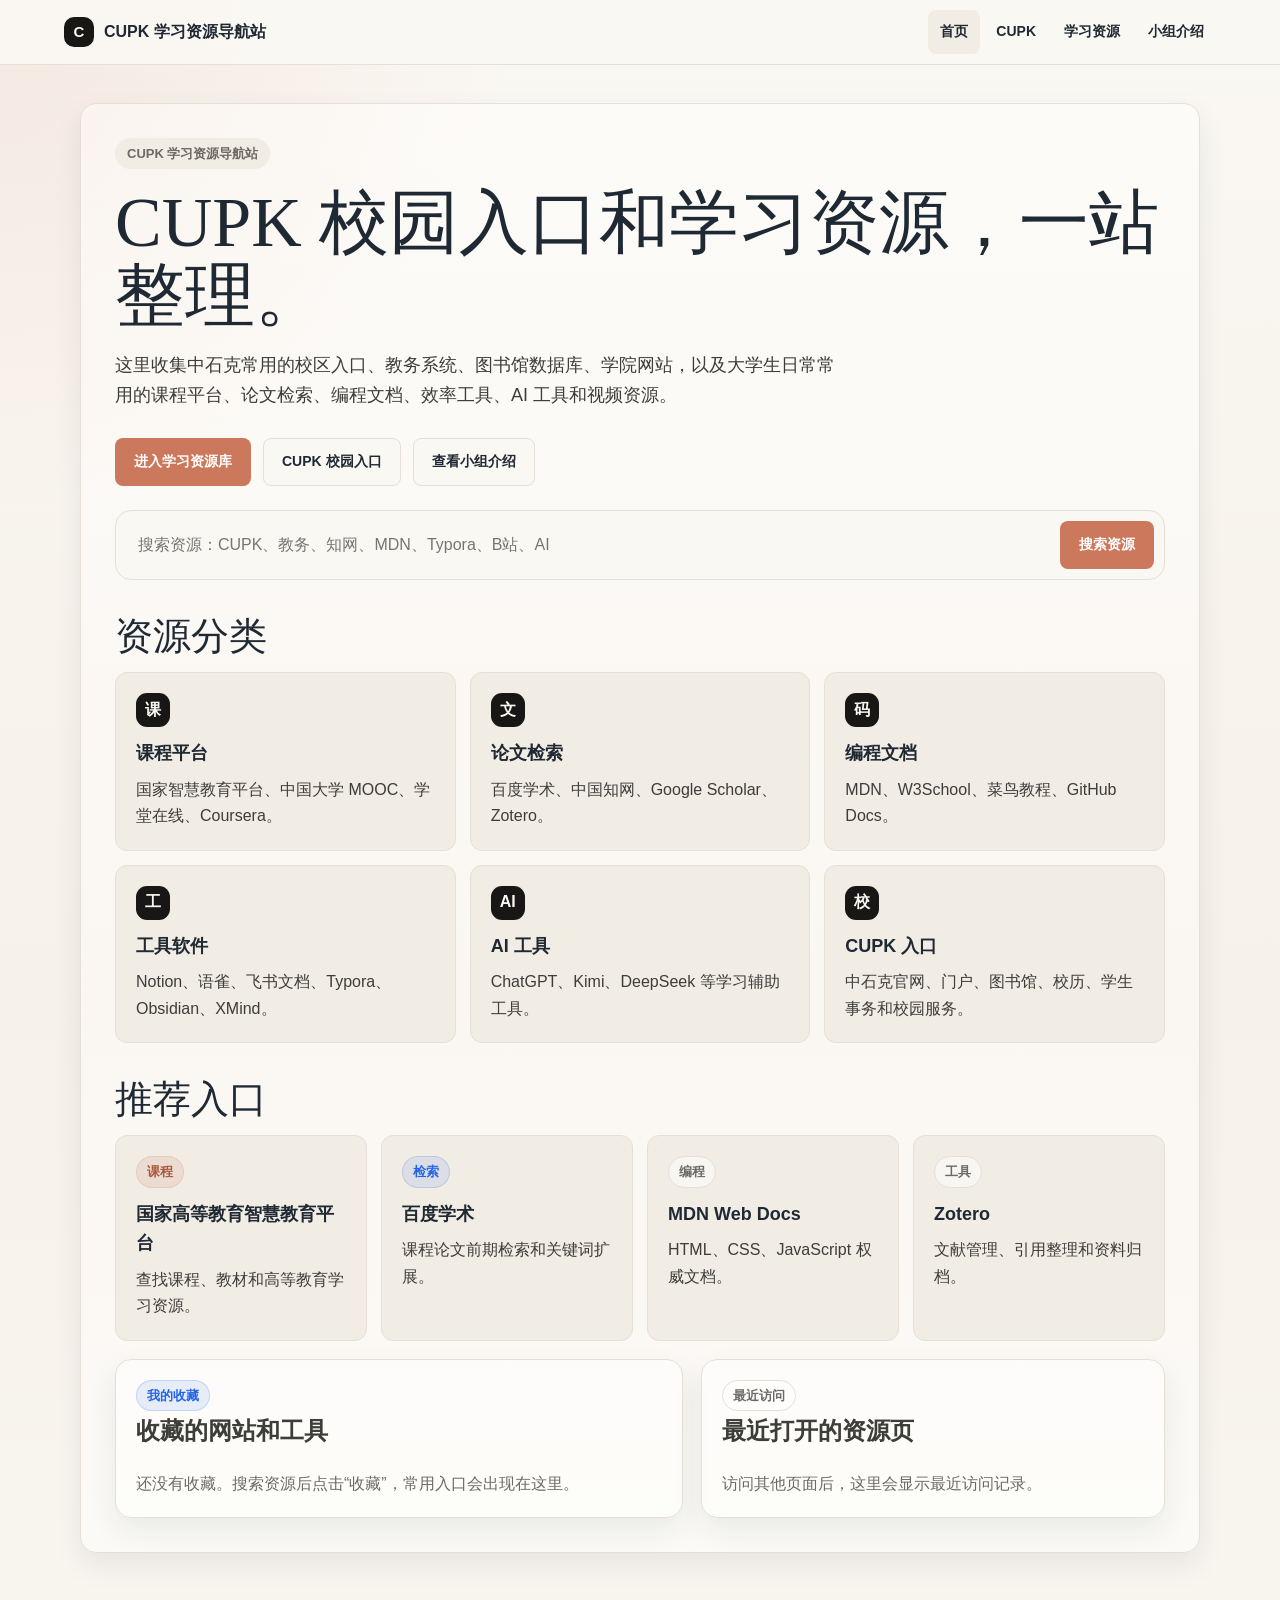
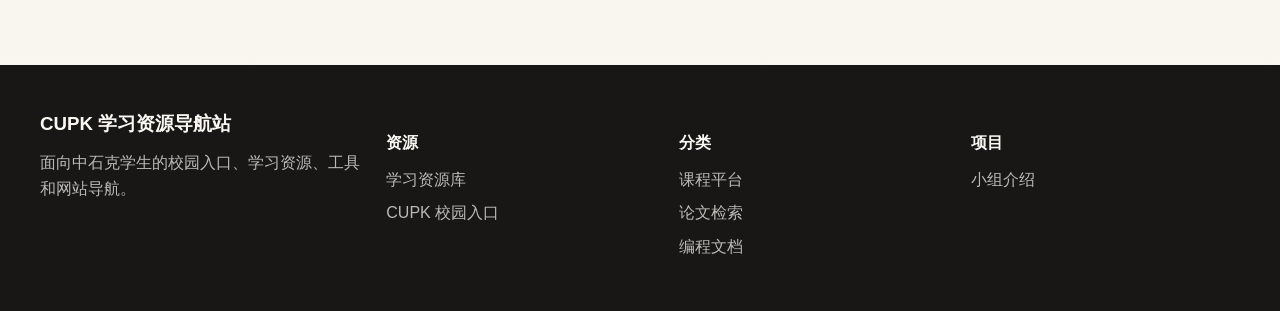
==== index.html @ 6fce3f01 "Initial CUPK Navigator site" ====
﻿<!DOCTYPE html>
<html lang="zh-CN">
<head>
    <meta charset="UTF-8">
    <meta name="viewport" content="width=device-width, initial-scale=1.0">
    <title>CUPK 学习资源导航站</title>
    <link rel="stylesheet" href="css/common.css">
    <link rel="stylesheet" href="css/index.css">
</head>
<body>
    <header class="site-header">
        <div class="nav-wrap">
            <a class="brand" href="index.html"><span class="brand-mark">C</span>CUPK 学习资源导航站</a>
            <button class="nav-toggle" aria-label="打开导航">☰</button>
            <nav class="site-nav"><a class="nav-link active" href="index.html">首页</a><a class="nav-link" href="cupk.html">CUPK</a><a class="nav-link" href="websites.html">学习资源</a><a class="nav-link" href="team.html">小组介绍</a></nav>
        </div>
    </header>

    <main>
        <section class="workspace-hero">
            <div class="container">
                <div class="workspace-main resource-home simple-home">
                    <span class="eyebrow">CUPK 学习资源导航站</span>
                    <h1 class="display-title">CUPK 校园入口和学习资源，一站整理。</h1>
                    <p class="lead">这里收集中石克常用的校区入口、教务系统、图书馆数据库、学院网站，以及大学生日常常用的课程平台、论文检索、编程文档、效率工具、AI 工具和视频资源。</p>
                    <div class="hero-actions">
                        <a class="button primary" href="websites.html">进入学习资源库</a>
                        <a class="button secondary" href="cupk.html">CUPK 校园入口</a>
                        <a class="button secondary" href="team.html">查看小组介绍</a>
                    </div>

                    <div class="command-bar">
                        <input id="homeSearch" type="search" placeholder="搜索资源：CUPK、教务、知网、MDN、Typora、B站、AI">
                        <button class="button primary" id="homeSearchButton" type="button">搜索资源</button>
                    </div>
                    <div class="search-results" id="homeSearchResult"></div>

                    <section class="home-section">
                        <h2 class="section-title">资源分类</h2>
                        <div class="category-grid">
                            <a class="category-card" href="websites.html"><span class="tile-icon">课</span><strong>课程平台</strong><p>国家智慧教育平台、中国大学 MOOC、学堂在线、Coursera。</p></a>
                            <a class="category-card" href="websites.html"><span class="tile-icon">文</span><strong>论文检索</strong><p>百度学术、中国知网、Google Scholar、Zotero。</p></a>
                            <a class="category-card" href="websites.html"><span class="tile-icon">码</span><strong>编程文档</strong><p>MDN、W3School、菜鸟教程、GitHub Docs。</p></a>
                            <a class="category-card" href="websites.html"><span class="tile-icon">工</span><strong>工具软件</strong><p>Notion、语雀、飞书文档、Typora、Obsidian、XMind。</p></a>
                            <a class="category-card" href="websites.html"><span class="tile-icon">AI</span><strong>AI 工具</strong><p>ChatGPT、Kimi、DeepSeek 等学习辅助工具。</p></a>
                            <a class="category-card" href="cupk.html"><span class="tile-icon">校</span><strong>CUPK 入口</strong><p>中石克官网、门户、图书馆、校历、学生事务和校园服务。</p></a>
                        </div>
                    </section>

                    <section class="home-section">
                        <h2 class="section-title">推荐入口</h2>
                        <div class="featured-grid">
                            <a class="featured-card" href="https://higher.smartedu.cn/" target="_blank" rel="noopener noreferrer"><span class="tag coral">课程</span><strong>国家高等教育智慧教育平台</strong><p>查找课程、教材和高等教育学习资源。</p></a>
                            <a class="featured-card" href="https://xueshu.baidu.com/" target="_blank" rel="noopener noreferrer"><span class="tag blue">检索</span><strong>百度学术</strong><p>课程论文前期检索和关键词扩展。</p></a>
                            <a class="featured-card" href="https://developer.mozilla.org/" target="_blank" rel="noopener noreferrer"><span class="tag">编程</span><strong>MDN Web Docs</strong><p>HTML、CSS、JavaScript 权威文档。</p></a>
                            <a class="featured-card" href="https://www.zotero.org/" target="_blank" rel="noopener noreferrer"><span class="tag">工具</span><strong>Zotero</strong><p>文献管理、引用整理和资料归档。</p></a>
                        </div>
                    </section>

                    <div class="dashboard-grid dashboard-secondary compact-panels">
                        <section class="today-panel">
                            <span class="tag blue">我的收藏</span>
                            <h2>收藏的网站和工具</h2>
                            <div class="mini-resource-list" id="favoritesPanel"></div>
                        </section>
                        <section class="today-panel">
                            <span class="tag">最近访问</span>
                            <h2>最近打开的资源页</h2>
                            <div class="mini-resource-list" id="recentPanel"></div>
                        </section>
                    </div>
                </div>
            </div>
        </section>
    </main>

    <footer class="site-footer">
        <div class="container footer-grid">
            <div><h3>CUPK 学习资源导航站</h3><p>面向中石克学生的校园入口、学习资源、工具和网站导航。</p></div>
            <div><h4>资源</h4><a href="websites.html">学习资源库</a><a href="cupk.html">CUPK 校园入口</a></div>
            <div><h4>分类</h4><a href="websites.html">课程平台</a><a href="websites.html">论文检索</a><a href="websites.html">编程文档</a></div>
            <div><h4>项目</h4><a href="team.html">小组介绍</a></div>
        </div>
    </footer>
    <button class="back-top" aria-label="返回顶部">↑</button>
    <script src="javascript/data.js"></script>
    <script src="javascript/storage.js"></script>
    <script src="javascript/common.js"></script>
    <script src="javascript/index.js"></script>
</body>
</html>
---- css/common.css ----
:root {
    /* 暖色编辑感配色，结合浅色学习卡片和深色功能区。 */
    --canvas: #faf8f3;
    --surface: #f1ece4;
    --surface-soft: #f7f2ea;
    --surface-strong: #e8e0d2;
    --ink: #1f2933;
    --body: #3d3d3a;
    --muted: #6c6a64;
    --line: #e6dfd8;
    --blue: #2563eb;
    --blue-dark: #1d4ed8;
    --coral: #cc785c;
    --coral-dark: #a9583e;
    --dark: #181715;
    --dark-card: #252320;
    --dark-soft: #2f2c28;
    --on-dark: #faf8f3;
    --success: #4e9f7a;
    --warning: #d4a017;
    --radius-sm: 6px;
    --radius-md: 8px;
    --radius-lg: 12px;
    --radius-xl: 16px;
    --shadow-soft: 0 12px 30px rgba(31, 41, 51, 0.08);
}

* {
    box-sizing: border-box;
}

html {
    scroll-behavior: smooth;
}

body {
    margin: 0;
    background:
        radial-gradient(circle at top left, rgba(204, 120, 92, 0.12), transparent 32rem),
        linear-gradient(180deg, #faf8f3 0%, #f6f1e9 52%, #faf8f3 100%);
    color: var(--body);
    font-family: "Microsoft YaHei", "PingFang SC", Arial, sans-serif;
    line-height: 1.65;
}

a {
    color: inherit;
    text-decoration: none;
}

img,
video {
    max-width: 100%;
    display: block;
}

.site-header {
    /* 顶部导航保持固定，方便在多页面间快速跳转。 */
    position: sticky;
    top: 0;
    z-index: 50;
    border-bottom: 1px solid var(--line);
    background: rgba(250, 248, 243, 0.94);
    backdrop-filter: blur(12px);
}

.nav-wrap {
    max-width: 1200px;
    height: 64px;
    margin: 0 auto;
    padding: 0 24px;
    display: flex;
    align-items: center;
    justify-content: space-between;
    gap: 24px;
}

.brand {
    display: flex;
    align-items: center;
    gap: 10px;
    color: var(--ink);
    font-weight: 700;
    white-space: nowrap;
}

.brand-mark {
    width: 30px;
    height: 30px;
    border-radius: 10px;
    display: grid;
    place-items: center;
    background: var(--dark);
    color: var(--on-dark);
    font-size: 15px;
}

.nav-toggle {
    display: none;
    width: 40px;
    height: 40px;
    border: 1px solid var(--line);
    border-radius: var(--radius-md);
    background: var(--canvas);
    color: var(--ink);
    font-size: 20px;
}

.site-nav {
    display: flex;
    align-items: center;
    gap: 4px;
}

.nav-item {
    position: relative;
}

.nav-link,
.dropdown-trigger {
    border: 0;
    background: transparent;
    color: var(--ink);
    font: inherit;
    font-size: 14px;
    font-weight: 600;
    padding: 10px 12px;
    border-radius: var(--radius-md);
    cursor: pointer;
}

.nav-link:hover,
.dropdown-trigger:hover,
.nav-link.active {
    background: var(--surface);
}

.dropdown {
    position: absolute;
    top: calc(100% + 8px);
    left: 0;
    min-width: 190px;
    padding: 8px;
    background: var(--canvas);
    border: 1px solid var(--line);
    border-radius: var(--radius-lg);
    box-shadow: var(--shadow-soft);
    display: none;
}

.dropdown.open {
    display: grid;
    gap: 4px;
}

.dropdown a {
    padding: 9px 10px;
    border-radius: var(--radius-md);
    color: var(--body);
    font-size: 14px;
}

.dropdown a:hover {
    background: var(--surface);
    color: var(--ink);
}

.container {
    width: min(1200px, calc(100% - 48px));
    margin: 0 auto;
}

.section {
    padding: 84px 0;
}

.section.tight {
    padding: 52px 0;
}

.hero {
    padding: 74px 0 52px;
}

.hero-grid {
    display: grid;
    grid-template-columns: 1.05fr 0.95fr;
    gap: 42px;
    align-items: center;
}

.eyebrow {
    display: inline-flex;
    align-items: center;
    gap: 8px;
    padding: 5px 12px;
    border-radius: 999px;
    background: var(--surface);
    color: var(--muted);
    font-size: 13px;
    font-weight: 700;
}

h1,
h2,
h3,
p {
    margin-top: 0;
}

.display-title {
    margin: 18px 0;
    color: var(--ink);
    font-family: Georgia, "Times New Roman", SimSun, serif;
    font-size: clamp(40px, 6vw, 70px);
    font-weight: 500;
    line-height: 1.04;
    letter-spacing: 0;
}

.page-title {
    max-width: 780px;
    margin: 16px 0 14px;
    color: var(--ink);
    font-family: Georgia, "Times New Roman", SimSun, serif;
    font-size: clamp(34px, 5vw, 56px);
    font-weight: 500;
    line-height: 1.08;
}

.section-title {
    margin-bottom: 14px;
    color: var(--ink);
    font-family: Georgia, "Times New Roman", SimSun, serif;
    font-size: clamp(28px, 3vw, 42px);
    font-weight: 500;
    line-height: 1.15;
}

.lead {
    max-width: 720px;
    color: var(--body);
    font-size: 18px;
}

.hero-actions {
    display: flex;
    flex-wrap: wrap;
    gap: 12px;
    margin-top: 28px;
}

.button {
    display: inline-flex;
    align-items: center;
    justify-content: center;
    min-height: 42px;
    padding: 11px 18px;
    border-radius: var(--radius-md);
    border: 1px solid transparent;
    font-size: 14px;
    font-weight: 700;
    cursor: pointer;
    transition: transform 0.18s ease, background 0.18s ease, border-color 0.18s ease;
}

.button:hover {
    transform: translateY(-1px);
}

.button.primary {
    background: var(--coral);
    color: white;
}

.button.primary:hover {
    background: var(--coral-dark);
}

.button.blue {
    background: var(--blue);
    color: white;
}

.button.blue:hover {
    background: var(--blue-dark);
}

.button.secondary {
    background: var(--canvas);
    border-color: var(--line);
    color: var(--ink);
}

.button.dark {
    background: var(--dark-card);
    color: var(--on-dark);
}

.visual-card {
    background: var(--surface);
    border: 1px solid var(--line);
    border-radius: var(--radius-xl);
    padding: 18px;
    box-shadow: var(--shadow-soft);
}

.visual-card.dark {
    background: var(--dark);
    border-color: var(--dark-card);
    color: var(--on-dark);
}

.visual-card img {
    width: 100%;
    border-radius: var(--radius-lg);
}

.grid {
    display: grid;
    gap: 18px;
}

.grid.cols-2 {
    grid-template-columns: repeat(2, minmax(0, 1fr));
}

.grid.cols-3 {
    grid-template-columns: repeat(3, minmax(0, 1fr));
}

.grid.cols-4 {
    grid-template-columns: repeat(4, minmax(0, 1fr));
}

.card {
    background: var(--surface);
    border: 1px solid var(--line);
    border-radius: var(--radius-lg);
    padding: 24px;
    transition: transform 0.18s ease, border-color 0.18s ease, background 0.18s ease;
}

a.card:hover,
.resource-card:hover {
    transform: translateY(-2px);
    border-color: rgba(204, 120, 92, 0.32);
    background: #ebe3d7;
}

.card.white {
    background: rgba(255, 255, 255, 0.46);
}

.card.dark {
    background: var(--dark);
    border-color: var(--dark-card);
    color: var(--on-dark);
}

.card h3 {
    margin-bottom: 10px;
    color: var(--ink);
    font-size: 20px;
}

.card.dark h3,
.card.dark p {
    color: var(--on-dark);
}

.card p {
    color: var(--body);
    margin-bottom: 0;
}

.tag-row {
    display: flex;
    flex-wrap: wrap;
    gap: 8px;
    margin: 16px 0;
}

.tag {
    display: inline-flex;
    align-items: center;
    min-height: 28px;
    padding: 4px 10px;
    border-radius: 999px;
    background: rgba(255, 255, 255, 0.55);
    border: 1px solid var(--line);
    color: var(--muted);
    font-size: 13px;
    font-weight: 700;
}

.meta-line {
    display: flex;
    align-items: center;
    gap: 10px;
    color: var(--muted);
    font-size: 13px;
    font-weight: 700;
}

.tag.blue {
    background: rgba(37, 99, 235, 0.1);
    color: var(--blue);
    border-color: rgba(37, 99, 235, 0.18);
}

.tag.coral {
    background: rgba(204, 120, 92, 0.14);
    color: var(--coral-dark);
    border-color: rgba(204, 120, 92, 0.18);
}

.resource-card {
    display: flex;
    flex-direction: column;
    gap: 12px;
    min-height: 100%;
}

.resource-card .meta {
    color: var(--muted);
    font-size: 13px;
    font-weight: 700;
}

.split {
    display: grid;
    grid-template-columns: 0.9fr 1.1fr;
    gap: 28px;
    align-items: start;
}

.panel-dark {
    /* 深色功能区用于 AI 助手、代码模板和重点交互模块。 */
    background: var(--dark);
    color: var(--on-dark);
    border-radius: var(--radius-xl);
    padding: 30px;
}

.panel-dark h2,
.panel-dark h3 {
    color: var(--on-dark);
}

.code-block {
    overflow-x: auto;
    padding: 18px;
    border-radius: var(--radius-lg);
    background: var(--dark-card);
    color: var(--on-dark);
    font-family: "JetBrains Mono", Consolas, monospace;
    font-size: 14px;
    line-height: 1.65;
}

.form-field {
    display: grid;
    gap: 7px;
    margin-bottom: 16px;
}

label {
    color: var(--ink);
    font-weight: 700;
    font-size: 14px;
}

input,
select,
textarea {
    width: 100%;
    border: 1px solid var(--line);
    border-radius: var(--radius-md);
    background: rgba(255, 255, 255, 0.72);
    color: var(--ink);
    font: inherit;
    padding: 11px 12px;
    outline: none;
}

textarea {
    min-height: 130px;
    resize: vertical;
}

input:focus,
select:focus,
textarea:focus {
    border-color: var(--coral);
    box-shadow: 0 0 0 3px rgba(204, 120, 92, 0.16);
}

.tabs,
.filter-tabs {
    display: flex;
    flex-wrap: wrap;
    gap: 8px;
    margin: 24px 0;
}

.tab,
.filter-tab {
    border: 1px solid var(--line);
    background: var(--surface);
    color: var(--muted);
    border-radius: var(--radius-md);
    padding: 9px 13px;
    font: inherit;
    font-size: 14px;
    font-weight: 700;
    cursor: pointer;
}

.tab.active,
.filter-tab.active {
    background: var(--ink);
    color: var(--on-dark);
    border-color: var(--ink);
}

.notice {
    padding: 16px;
    border-left: 4px solid var(--coral);
    border-radius: var(--radius-md);
    background: rgba(204, 120, 92, 0.12);
}

.site-footer {
    margin-top: 60px;
    padding: 44px 0;
    background: var(--dark);
    color: rgba(250, 248, 243, 0.72);
}

.footer-grid {
    display: grid;
    grid-template-columns: 1.2fr repeat(3, 1fr);
    gap: 24px;
}

.footer-grid h3,
.footer-grid h4 {
    color: var(--on-dark);
    margin-bottom: 10px;
}

.footer-grid a {
    display: block;
    margin: 7px 0;
    color: rgba(250, 248, 243, 0.72);
}

.back-top {
    position: fixed;
    right: 20px;
    bottom: 20px;
    width: 42px;
    height: 42px;
    border: 0;
    border-radius: 999px;
    background: var(--coral);
    color: white;
    font-size: 18px;
    cursor: pointer;
    display: none;
    box-shadow: var(--shadow-soft);
}

.back-top.show {
    display: block;
}

@media (max-width: 920px) {
    .nav-toggle {
        display: block;
    }

    .site-nav {
        position: absolute;
        left: 16px;
        right: 16px;
        top: 72px;
        display: none;
        padding: 12px;
        border: 1px solid var(--line);
        border-radius: var(--radius-lg);
        background: var(--canvas);
        box-shadow: var(--shadow-soft);
        align-items: stretch;
        flex-direction: column;
    }

    .site-nav.open {
        display: flex;
    }

    .nav-link,
    .dropdown-trigger {
        width: 100%;
        text-align: left;
    }

    .dropdown {
        position: static;
        box-shadow: none;
        margin: 4px 0 8px;
    }

    .hero-grid,
    .split,
    .footer-grid {
        grid-template-columns: 1fr;
    }

    .grid.cols-4,
    .grid.cols-3,
    .grid.cols-2 {
        grid-template-columns: repeat(2, minmax(0, 1fr));
    }
}

@media (max-width: 620px) {
    .container {
        width: min(100% - 28px, 1200px);
    }

    .nav-wrap {
        padding: 0 14px;
    }

    .section {
        padding: 58px 0;
    }

    .grid.cols-4,
    .grid.cols-3,
    .grid.cols-2 {
        grid-template-columns: 1fr;
    }

    .card,
    .panel-dark {
        padding: 20px;
    }
}
---- css/index.css ----
.workspace-hero {
    padding: 38px 0 52px;
}

.workspace-main,
.today-panel,
.assistant-preview {
    border: 1px solid var(--line);
    border-radius: var(--radius-xl);
    background: rgba(255, 255, 255, 0.42);
    box-shadow: var(--shadow-soft);
}

.workspace-main {
    padding: 24px;
}

.resource-home {
    max-width: 1120px;
    margin: 0 auto;
}

.simple-home {
    padding: 34px;
}

.home-section {
    margin-top: 34px;
}

.category-grid {
    display: grid;
    grid-template-columns: repeat(3, minmax(0, 1fr));
    gap: 14px;
}

.category-card,
.featured-card {
    display: block;
    min-height: 150px;
    padding: 20px;
    border: 1px solid var(--line);
    border-radius: var(--radius-lg);
    background: var(--surface);
    transition: transform 0.18s ease, background 0.18s ease, border-color 0.18s ease;
}

.category-card:hover,
.featured-card:hover {
    transform: translateY(-2px);
    border-color: rgba(204, 120, 92, 0.32);
    background: #ebe3d7;
}

.category-card strong,
.featured-card strong {
    display: block;
    margin: 12px 0 8px;
    color: var(--ink);
    font-size: 18px;
}

.category-card p,
.featured-card p {
    margin-bottom: 0;
}

.featured-grid {
    display: grid;
    grid-template-columns: repeat(4, minmax(0, 1fr));
    gap: 14px;
}

.compact-panels {
    grid-template-columns: repeat(2, minmax(0, 1fr));
}

.command-bar {
    display: grid;
    grid-template-columns: 1fr auto;
    gap: 10px;
    padding: 10px;
    margin: 24px 0;
    border: 1px solid var(--line);
    border-radius: var(--radius-xl);
    background: var(--canvas);
}

.command-bar input {
    border: 0;
    background: transparent;
    box-shadow: none;
    font-size: 16px;
}

.dashboard-grid {
    display: grid;
    grid-template-columns: 1.1fr 0.9fr;
    gap: 18px;
}

.scenario-board {
    display: grid;
    grid-template-columns: repeat(2, minmax(0, 1fr));
    gap: 12px;
}

.scenario-tile {
    min-height: 148px;
    padding: 18px;
    border: 1px solid var(--line);
    border-radius: var(--radius-lg);
    background: var(--surface);
    cursor: pointer;
    transition: transform 0.18s ease, background 0.18s ease;
}

.scenario-tile:hover {
    transform: translateY(-2px);
    background: #ebe3d7;
}

.scenario-tile strong {
    display: block;
    margin: 10px 0 8px;
    color: var(--ink);
    font-size: 18px;
}

.tile-icon {
    width: 34px;
    height: 34px;
    display: grid;
    place-items: center;
    border-radius: 11px;
    background: var(--dark);
    color: var(--on-dark);
    font-weight: 800;
}

.today-panel {
    padding: 20px;
}

.today-list {
    display: grid;
    gap: 10px;
    margin-top: 16px;
}

.today-item {
    display: grid;
    grid-template-columns: 28px 1fr;
    gap: 10px;
    align-items: start;
    padding: 12px;
    border-radius: var(--radius-md);
    background: var(--surface);
}

.today-index {
    width: 28px;
    height: 28px;
    display: grid;
    place-items: center;
    border-radius: 50%;
    background: var(--coral);
    color: white;
    font-size: 13px;
    font-weight: 800;
}

.assistant-preview {
    margin-top: 18px;
    padding: 20px;
    background: var(--dark);
    color: var(--on-dark);
}

.assistant-preview h3,
.assistant-preview p {
    color: var(--on-dark);
}

.assistant-preview .mini-chat {
    display: grid;
    gap: 10px;
    margin: 18px 0;
}

.mini-bubble {
    padding: 12px 14px;
    border-radius: var(--radius-lg);
    background: var(--dark-card);
    color: rgba(250, 248, 243, 0.86);
}

.mini-bubble.user {
    background: var(--coral);
    color: white;
    justify-self: end;
}

.resource-strip {
    display: grid;
    grid-template-columns: repeat(4, minmax(0, 1fr));
    gap: 12px;
    margin-top: 18px;
}

.resource-chip {
    padding: 14px;
    border: 1px solid var(--line);
    border-radius: var(--radius-lg);
    background: rgba(255, 255, 255, 0.5);
}

.resource-chip strong {
    display: block;
    color: var(--ink);
}

.search-results {
    display: none;
    margin-top: -12px;
    margin-bottom: 18px;
    padding: 14px;
    border-radius: var(--radius-lg);
    background: var(--surface);
    border: 1px solid var(--line);
}

.search-results.show {
    display: block;
}

.search-result-row {
    display: grid;
    grid-template-columns: 1fr auto;
    gap: 14px;
    align-items: center;
    padding: 14px 0;
    border-bottom: 1px solid var(--line);
}

.search-result-row:last-child {
    border-bottom: 0;
}

.search-result-row strong {
    display: block;
    margin: 8px 0 4px;
    color: var(--ink);
    font-size: 18px;
}

.search-result-row p {
    margin-bottom: 0;
}

.result-actions {
    display: flex;
    gap: 8px;
    align-items: center;
}

.dashboard-secondary {
    margin-top: 18px;
}

.mini-resource-list {
    display: grid;
    gap: 10px;
    margin-top: 12px;
}

.mini-resource {
    display: block;
    padding: 12px;
    border-radius: var(--radius-md);
    background: var(--surface);
}

.mini-resource span {
    display: block;
    color: var(--muted);
    font-size: 12px;
    font-weight: 700;
}

.mini-resource strong {
    color: var(--ink);
}

.empty-copy {
    margin: 0;
    color: var(--muted);
}

@media (max-width: 1000px) {
    .dashboard-grid,
    .category-grid,
    .featured-grid {
        grid-template-columns: 1fr;
    }

    .resource-strip {
        grid-template-columns: repeat(2, minmax(0, 1fr));
    }
}

@media (max-width: 620px) {
    .scenario-board,
    .resource-strip,
    .command-bar,
    .search-result-row,
    .compact-panels {
        grid-template-columns: 1fr;
    }

    .result-actions {
        align-items: stretch;
        flex-direction: column;
    }
}
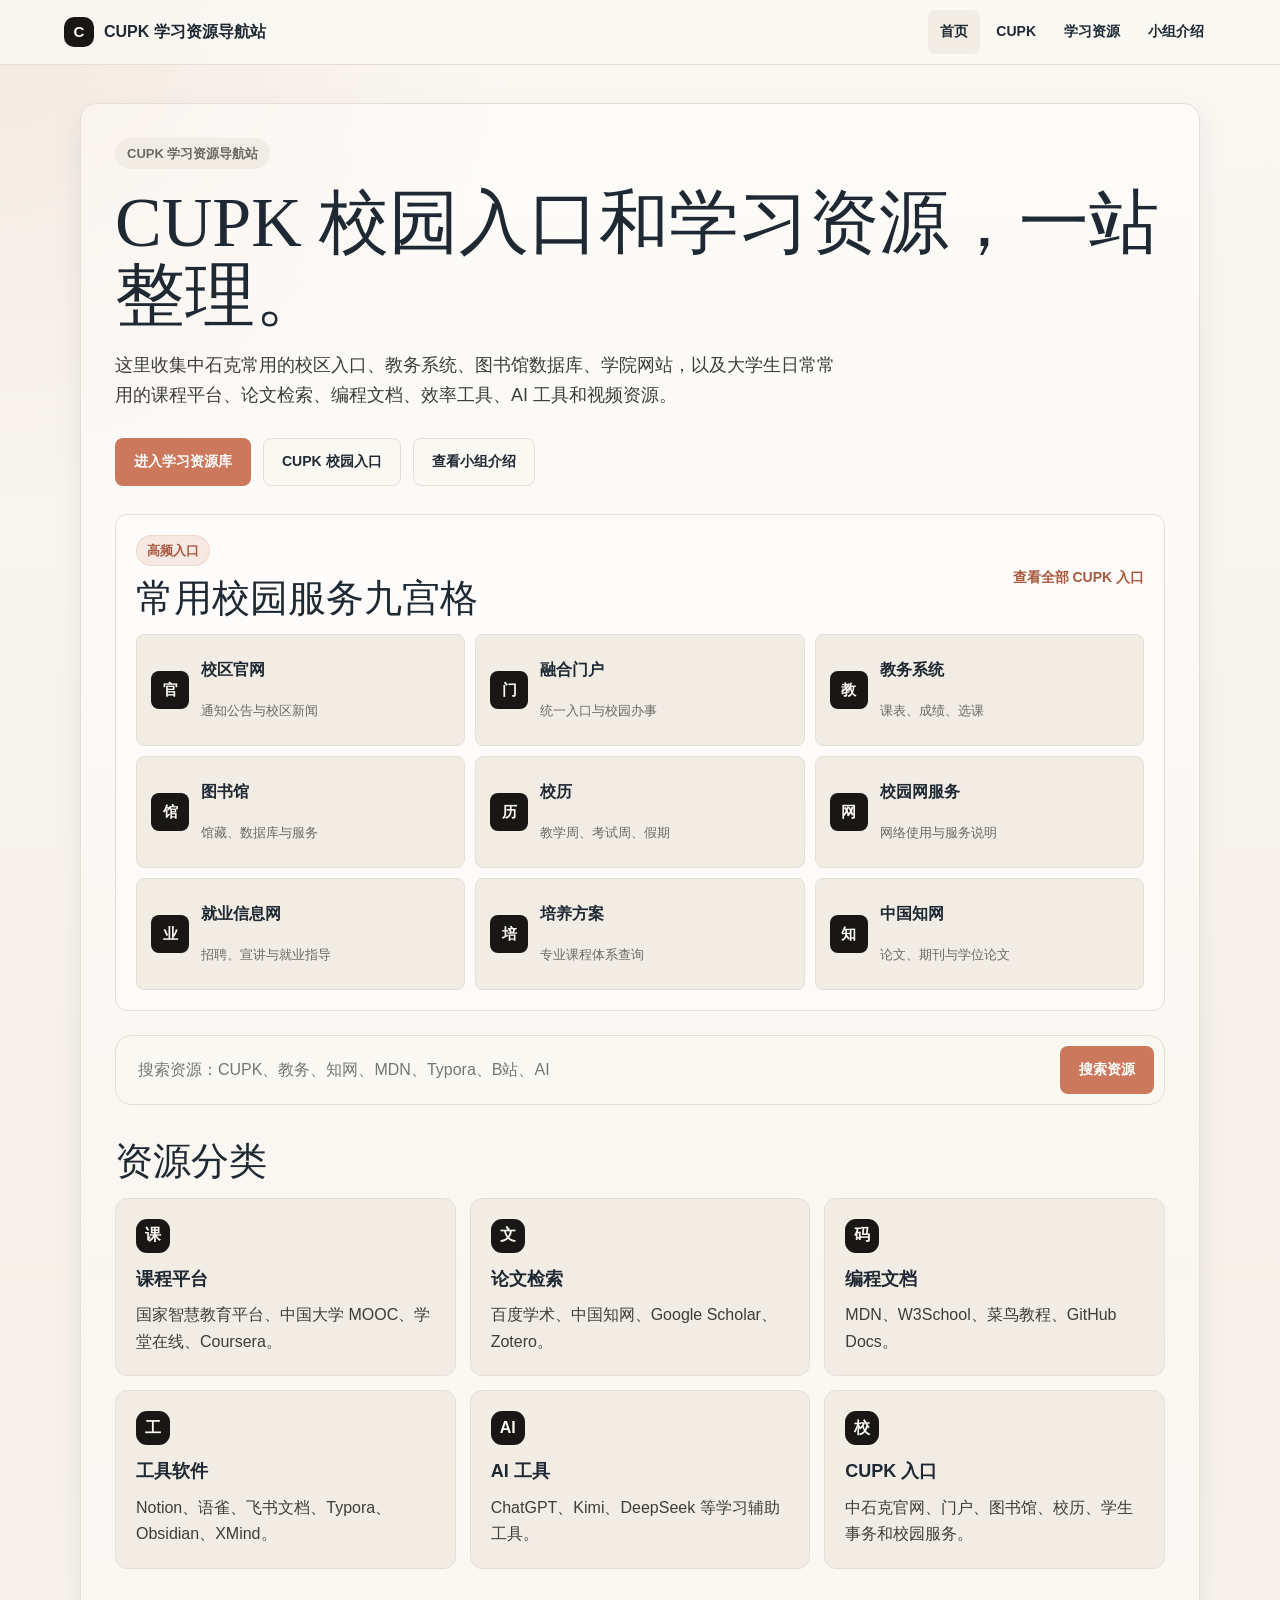
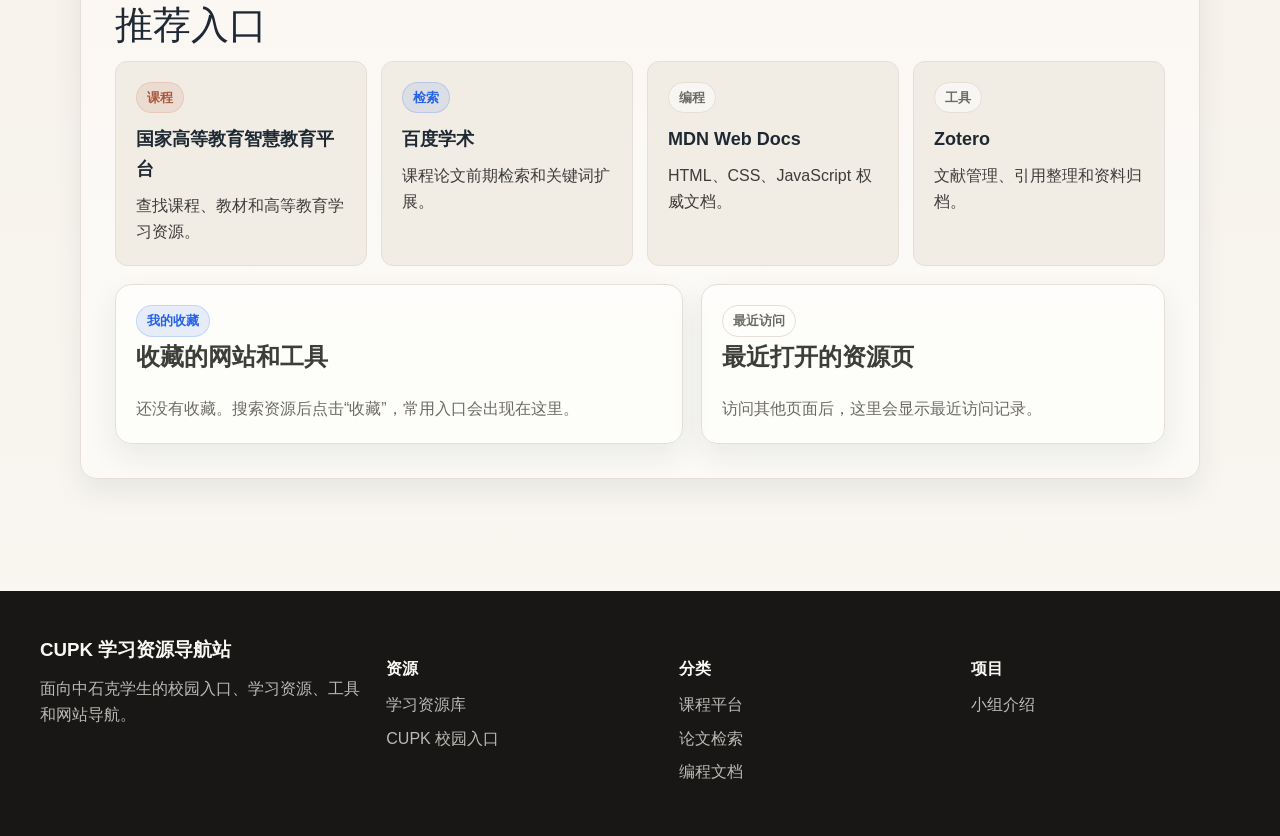
==== commit 7f04b76f: "Perfection and beautification of some pages" ====
--- a/index.html
+++ b/index.html
@@ -28,6 +28,27 @@
                         <a class="button secondary" href="cupk.html">CUPK 校园入口</a>
                         <a class="button secondary" href="team.html">查看小组介绍</a>
                     </div>
+
+                    <section class="quick-entry-section" aria-labelledby="quickEntryTitle">
+                        <div class="section-heading-row">
+                            <div>
+                                <span class="tag coral">高频入口</span>
+                                <h2 class="section-title" id="quickEntryTitle">常用校园服务九宫格</h2>
+                            </div>
+                            <a class="quick-more" href="cupk.html">查看全部 CUPK 入口</a>
+                        </div>
+                        <div class="quick-entry-grid">
+                            <a class="quick-entry-card" href="https://www.cupk.edu.cn/" target="_blank" rel="noopener noreferrer"><span class="quick-entry-icon">官</span><strong>校区官网</strong><span>通知公告与校区新闻</span></a>
+                            <a class="quick-entry-card" href="https://portal.cupk.edu.cn/" target="_blank" rel="noopener noreferrer"><span class="quick-entry-icon">门</span><strong>融合门户</strong><span>统一入口与校园办事</span></a>
+                            <a class="quick-entry-card" href="https://eams.cupk.edu.cn/student/home/" target="_blank" rel="noopener noreferrer"><span class="quick-entry-icon">教</span><strong>教务系统</strong><span>课表、成绩、选课</span></a>
+                            <a class="quick-entry-card" href="https://www.cupk.edu.cn/library/" target="_blank" rel="noopener noreferrer"><span class="quick-entry-icon">馆</span><strong>图书馆</strong><span>馆藏、数据库与服务</span></a>
+                            <a class="quick-entry-card" href="https://www.cupk.edu.cn/jwb/jxyx/xl/" target="_blank" rel="noopener noreferrer"><span class="quick-entry-icon">历</span><strong>校历</strong><span>教学周、考试周、假期</span></a>
+                            <a class="quick-entry-card" href="https://www.cupk.edu.cn/xxglb/wxgz/wxfw/xyw/" target="_blank" rel="noopener noreferrer"><span class="quick-entry-icon">网</span><strong>校园网服务</strong><span>网络使用与服务说明</span></a>
+                            <a class="quick-entry-card" href="https://career.cupk.edu.cn" target="_blank" rel="noopener noreferrer"><span class="quick-entry-icon">业</span><strong>就业信息网</strong><span>招聘、宣讲与就业指导</span></a>
+                            <a class="quick-entry-card" href="https://www.cupk.edu.cn/jwb/zlgl/pyfa/" target="_blank" rel="noopener noreferrer"><span class="quick-entry-icon">培</span><strong>培养方案</strong><span>专业课程体系查询</span></a>
+                            <a class="quick-entry-card" href="https://www.cnki.net/" target="_blank" rel="noopener noreferrer"><span class="quick-entry-icon">知</span><strong>中国知网</strong><span>论文、期刊与学位论文</span></a>
+                        </div>
+                    </section>
 
                     <div class="command-bar">
                         <input id="homeSearch" type="search" placeholder="搜索资源：CUPK、教务、知网、MDN、Typora、B站、AI">
--- a/css/index.css
+++ b/css/index.css
@@ -26,6 +26,90 @@
 
 .home-section {
     margin-top: 34px;
+}
+
+.quick-entry-section {
+    margin-top: 28px;
+    padding: 20px;
+    border: 1px solid var(--line);
+    border-radius: var(--radius-lg);
+    background: rgba(255, 255, 255, 0.5);
+}
+
+.quick-entry-section .section-heading-row {
+    display: flex;
+    align-items: center;
+    justify-content: space-between;
+    gap: 18px;
+    margin-bottom: 14px;
+}
+
+.quick-entry-section .section-title {
+    margin: 10px 0 0;
+}
+
+.quick-more {
+    color: var(--coral-dark);
+    font-size: 14px;
+    font-weight: 700;
+    white-space: nowrap;
+}
+
+.quick-more:hover {
+    color: var(--ink);
+}
+
+.quick-entry-grid {
+    display: grid;
+    grid-template-columns: repeat(3, minmax(0, 1fr));
+    gap: 10px;
+}
+
+.quick-entry-card {
+    min-height: 112px;
+    display: grid;
+    grid-template-columns: 38px 1fr;
+    grid-template-rows: auto auto;
+    column-gap: 12px;
+    align-items: center;
+    padding: 14px;
+    border: 1px solid var(--line);
+    border-radius: var(--radius-md);
+    background: var(--surface);
+    transition: transform 0.18s ease, background 0.18s ease, border-color 0.18s ease;
+}
+
+.quick-entry-card:hover {
+    transform: translateY(-2px);
+    border-color: rgba(204, 120, 92, 0.36);
+    background: #ebe3d7;
+}
+
+.quick-entry-icon {
+    grid-row: 1 / span 2;
+    width: 38px;
+    height: 38px;
+    display: grid;
+    place-items: center;
+    border-radius: var(--radius-md);
+    background: var(--dark);
+    color: var(--on-dark);
+    font-size: 15px;
+    font-weight: 800;
+}
+
+.quick-entry-card strong {
+    min-width: 0;
+    color: var(--ink);
+    font-size: 16px;
+    line-height: 1.3;
+}
+
+.quick-entry-card span:last-child {
+    min-width: 0;
+    color: var(--muted);
+    font-size: 13px;
+    line-height: 1.45;
 }
 
 .category-grid {
@@ -304,6 +388,10 @@
         grid-template-columns: 1fr;
     }
 
+    .quick-entry-grid {
+        grid-template-columns: repeat(2, minmax(0, 1fr));
+    }
+
     .resource-strip {
         grid-template-columns: repeat(2, minmax(0, 1fr));
     }
@@ -314,8 +402,26 @@
     .resource-strip,
     .command-bar,
     .search-result-row,
+    .quick-entry-grid,
     .compact-panels {
         grid-template-columns: 1fr;
+    }
+
+    .quick-entry-section {
+        padding: 16px;
+    }
+
+    .quick-entry-section .section-heading-row {
+        align-items: flex-start;
+        gap: 10px;
+    }
+
+    .quick-more {
+        white-space: normal;
+    }
+
+    .quick-entry-card {
+        min-height: 96px;
     }
 
     .result-actions {
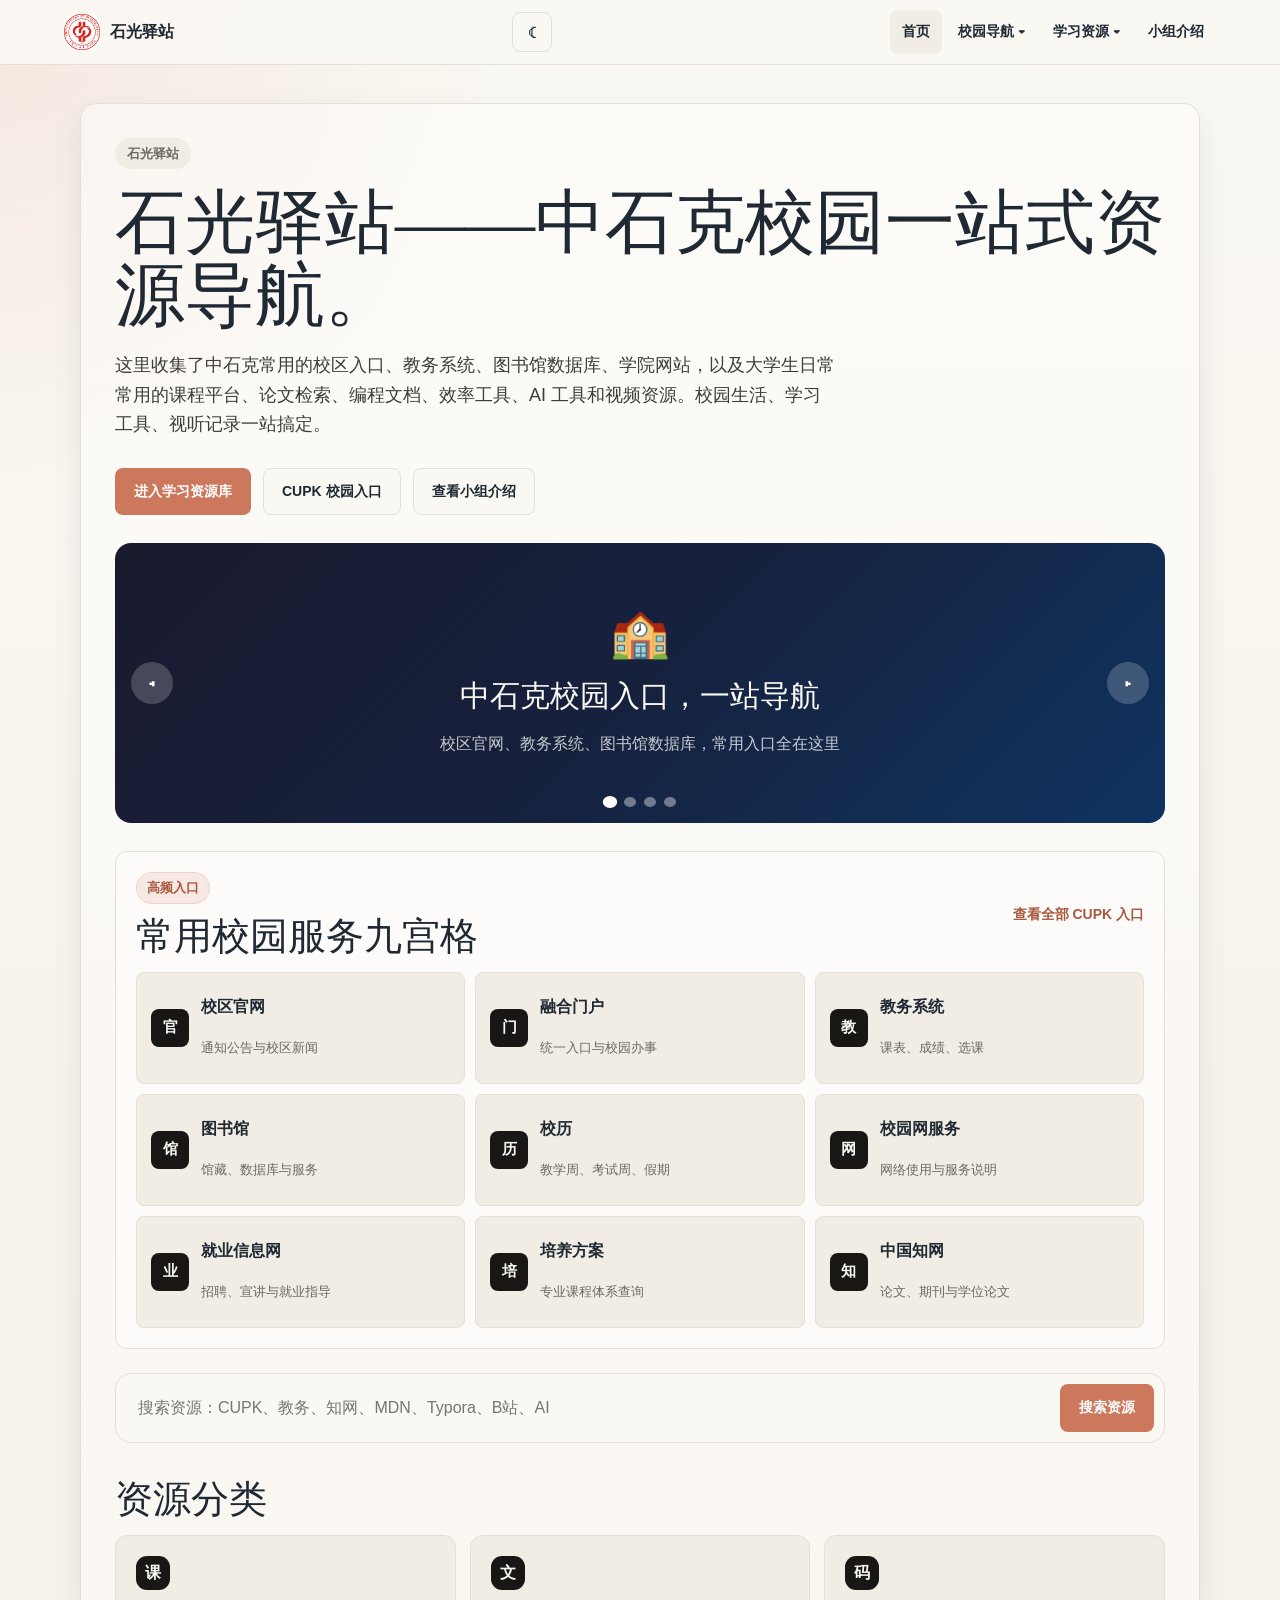
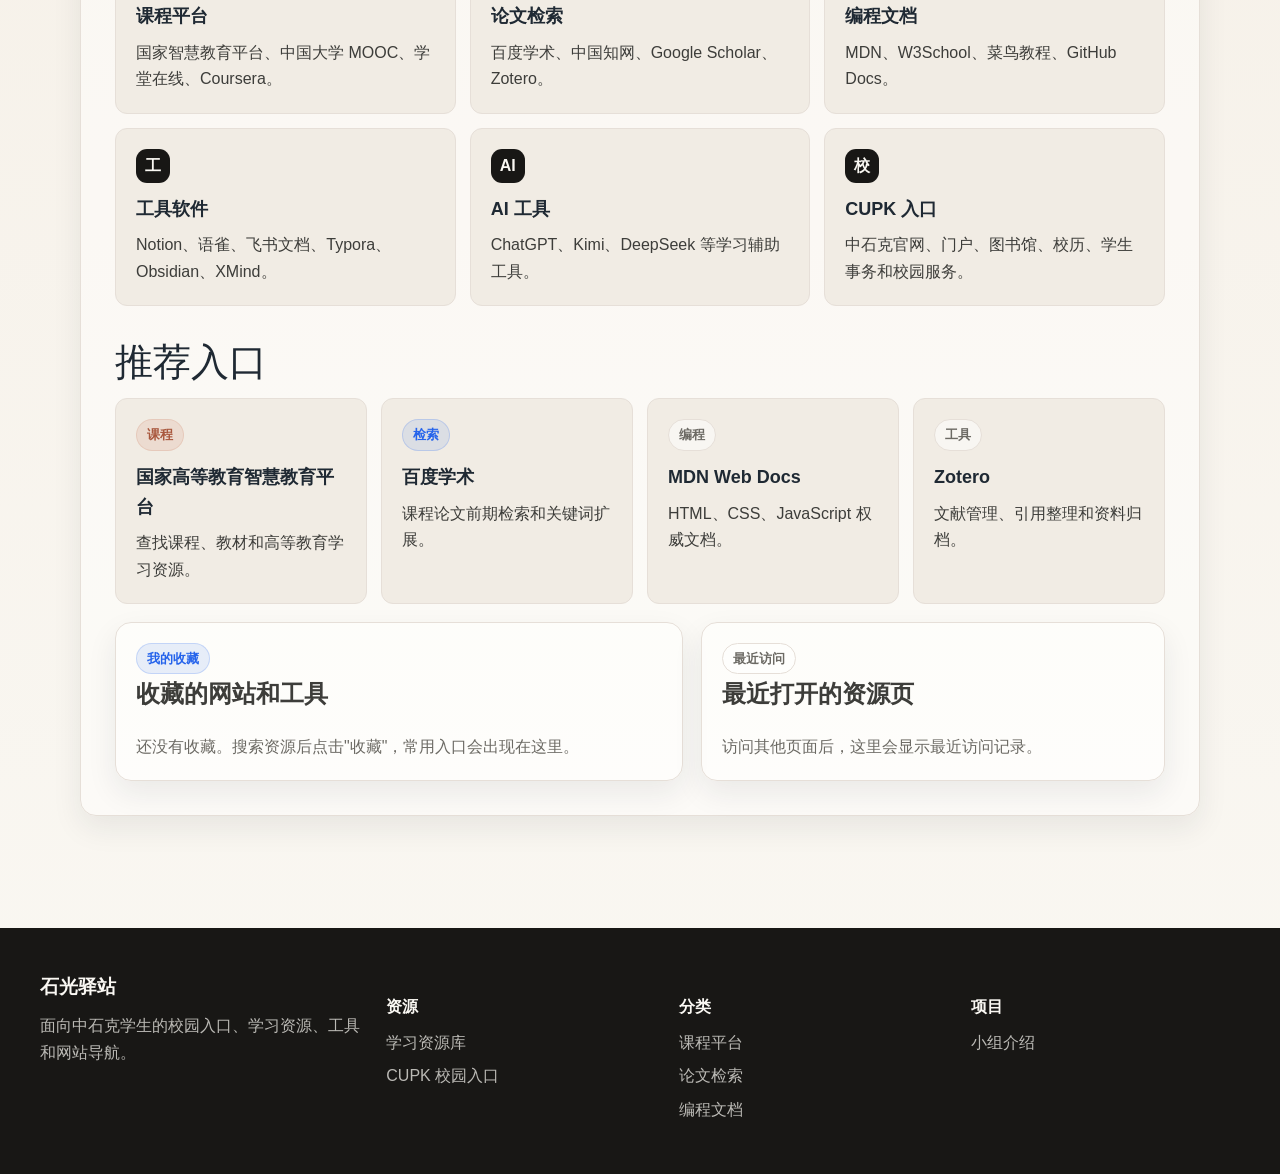
==== commit 6d35cca9: "使用deepseektui之前" ====
--- a/index.html
+++ b/index.html
@@ -1,113 +1,370 @@
-﻿<!DOCTYPE html>
+﻿<!doctype html>
 <html lang="zh-CN">
-<head>
-    <meta charset="UTF-8">
-    <meta name="viewport" content="width=device-width, initial-scale=1.0">
-    <title>CUPK 学习资源导航站</title>
-    <link rel="stylesheet" href="css/common.css">
-    <link rel="stylesheet" href="css/index.css">
-</head>
-<body>
+  <head>
+    <meta charset="UTF-8" />
+    <meta name="viewport" content="width=device-width, initial-scale=1.0" />
+    <title>石光驿站</title>
+    <link rel="stylesheet" href="css/common.css" />
+    <link rel="stylesheet" href="css/index.css" />
+  </head>
+  <body>
     <header class="site-header">
-        <div class="nav-wrap">
-            <a class="brand" href="index.html"><span class="brand-mark">C</span>CUPK 学习资源导航站</a>
-            <button class="nav-toggle" aria-label="打开导航">☰</button>
-            <nav class="site-nav"><a class="nav-link active" href="index.html">首页</a><a class="nav-link" href="cupk.html">CUPK</a><a class="nav-link" href="websites.html">学习资源</a><a class="nav-link" href="team.html">小组介绍</a></nav>
-        </div>
+      <div class="nav-wrap">
+        <a class="brand" href="index.html"
+          ><img class="brand-mark" src="images/中国石油大学矢量标.jpg" alt="中国石油大学" />石光驿站</a
+        >
+        <button class="nav-toggle" aria-label="打开导航">☰</button>
+        <button
+          class="theme-toggle"
+          type="button"
+          aria-label="切换到暗色模式"
+          title="切换暗色模式"
+        >
+          ☾
+        </button>
+        <!-- 主导航栏：包含JS下拉菜单，点击展开/点击外部收起 -->
+        <nav class="site-nav">
+          <a class="nav-link active" href="index.html">首页</a>
+          <div class="nav-item">
+            <button class="dropdown-trigger">校园导航 ▾</button>
+            <div class="dropdown">
+              <a href="cupk.html">CUPK校园入口</a>
+              <a href="campus.html">校园生活指南</a>
+              <a href="media.html">视听记录</a>
+            </div>
+          </div>
+          <div class="nav-item">
+            <button class="dropdown-trigger">学习资源 ▾</button>
+            <div class="dropdown">
+              <a href="websites.html">资源库</a>
+              <a href="tools.html">学习工具箱</a>
+            </div>
+          </div>
+          <a class="nav-link" href="team.html">小组介绍</a>
+        </nav>
+      </div>
     </header>
 
     <main>
-        <section class="workspace-hero">
-            <div class="container">
-                <div class="workspace-main resource-home simple-home">
-                    <span class="eyebrow">CUPK 学习资源导航站</span>
-                    <h1 class="display-title">CUPK 校园入口和学习资源，一站整理。</h1>
-                    <p class="lead">这里收集中石克常用的校区入口、教务系统、图书馆数据库、学院网站，以及大学生日常常用的课程平台、论文检索、编程文档、效率工具、AI 工具和视频资源。</p>
-                    <div class="hero-actions">
-                        <a class="button primary" href="websites.html">进入学习资源库</a>
-                        <a class="button secondary" href="cupk.html">CUPK 校园入口</a>
-                        <a class="button secondary" href="team.html">查看小组介绍</a>
-                    </div>
-
-                    <section class="quick-entry-section" aria-labelledby="quickEntryTitle">
-                        <div class="section-heading-row">
-                            <div>
-                                <span class="tag coral">高频入口</span>
-                                <h2 class="section-title" id="quickEntryTitle">常用校园服务九宫格</h2>
-                            </div>
-                            <a class="quick-more" href="cupk.html">查看全部 CUPK 入口</a>
-                        </div>
-                        <div class="quick-entry-grid">
-                            <a class="quick-entry-card" href="https://www.cupk.edu.cn/" target="_blank" rel="noopener noreferrer"><span class="quick-entry-icon">官</span><strong>校区官网</strong><span>通知公告与校区新闻</span></a>
-                            <a class="quick-entry-card" href="https://portal.cupk.edu.cn/" target="_blank" rel="noopener noreferrer"><span class="quick-entry-icon">门</span><strong>融合门户</strong><span>统一入口与校园办事</span></a>
-                            <a class="quick-entry-card" href="https://eams.cupk.edu.cn/student/home/" target="_blank" rel="noopener noreferrer"><span class="quick-entry-icon">教</span><strong>教务系统</strong><span>课表、成绩、选课</span></a>
-                            <a class="quick-entry-card" href="https://www.cupk.edu.cn/library/" target="_blank" rel="noopener noreferrer"><span class="quick-entry-icon">馆</span><strong>图书馆</strong><span>馆藏、数据库与服务</span></a>
-                            <a class="quick-entry-card" href="https://www.cupk.edu.cn/jwb/jxyx/xl/" target="_blank" rel="noopener noreferrer"><span class="quick-entry-icon">历</span><strong>校历</strong><span>教学周、考试周、假期</span></a>
-                            <a class="quick-entry-card" href="https://www.cupk.edu.cn/xxglb/wxgz/wxfw/xyw/" target="_blank" rel="noopener noreferrer"><span class="quick-entry-icon">网</span><strong>校园网服务</strong><span>网络使用与服务说明</span></a>
-                            <a class="quick-entry-card" href="https://career.cupk.edu.cn" target="_blank" rel="noopener noreferrer"><span class="quick-entry-icon">业</span><strong>就业信息网</strong><span>招聘、宣讲与就业指导</span></a>
-                            <a class="quick-entry-card" href="https://www.cupk.edu.cn/jwb/zlgl/pyfa/" target="_blank" rel="noopener noreferrer"><span class="quick-entry-icon">培</span><strong>培养方案</strong><span>专业课程体系查询</span></a>
-                            <a class="quick-entry-card" href="https://www.cnki.net/" target="_blank" rel="noopener noreferrer"><span class="quick-entry-icon">知</span><strong>中国知网</strong><span>论文、期刊与学位论文</span></a>
-                        </div>
-                    </section>
-
-                    <div class="command-bar">
-                        <input id="homeSearch" type="search" placeholder="搜索资源：CUPK、教务、知网、MDN、Typora、B站、AI">
-                        <button class="button primary" id="homeSearchButton" type="button">搜索资源</button>
-                    </div>
-                    <div class="search-results" id="homeSearchResult"></div>
-
-                    <section class="home-section">
-                        <h2 class="section-title">资源分类</h2>
-                        <div class="category-grid">
-                            <a class="category-card" href="websites.html"><span class="tile-icon">课</span><strong>课程平台</strong><p>国家智慧教育平台、中国大学 MOOC、学堂在线、Coursera。</p></a>
-                            <a class="category-card" href="websites.html"><span class="tile-icon">文</span><strong>论文检索</strong><p>百度学术、中国知网、Google Scholar、Zotero。</p></a>
-                            <a class="category-card" href="websites.html"><span class="tile-icon">码</span><strong>编程文档</strong><p>MDN、W3School、菜鸟教程、GitHub Docs。</p></a>
-                            <a class="category-card" href="websites.html"><span class="tile-icon">工</span><strong>工具软件</strong><p>Notion、语雀、飞书文档、Typora、Obsidian、XMind。</p></a>
-                            <a class="category-card" href="websites.html"><span class="tile-icon">AI</span><strong>AI 工具</strong><p>ChatGPT、Kimi、DeepSeek 等学习辅助工具。</p></a>
-                            <a class="category-card" href="cupk.html"><span class="tile-icon">校</span><strong>CUPK 入口</strong><p>中石克官网、门户、图书馆、校历、学生事务和校园服务。</p></a>
-                        </div>
-                    </section>
-
-                    <section class="home-section">
-                        <h2 class="section-title">推荐入口</h2>
-                        <div class="featured-grid">
-                            <a class="featured-card" href="https://higher.smartedu.cn/" target="_blank" rel="noopener noreferrer"><span class="tag coral">课程</span><strong>国家高等教育智慧教育平台</strong><p>查找课程、教材和高等教育学习资源。</p></a>
-                            <a class="featured-card" href="https://xueshu.baidu.com/" target="_blank" rel="noopener noreferrer"><span class="tag blue">检索</span><strong>百度学术</strong><p>课程论文前期检索和关键词扩展。</p></a>
-                            <a class="featured-card" href="https://developer.mozilla.org/" target="_blank" rel="noopener noreferrer"><span class="tag">编程</span><strong>MDN Web Docs</strong><p>HTML、CSS、JavaScript 权威文档。</p></a>
-                            <a class="featured-card" href="https://www.zotero.org/" target="_blank" rel="noopener noreferrer"><span class="tag">工具</span><strong>Zotero</strong><p>文献管理、引用整理和资料归档。</p></a>
-                        </div>
-                    </section>
-
-                    <div class="dashboard-grid dashboard-secondary compact-panels">
-                        <section class="today-panel">
-                            <span class="tag blue">我的收藏</span>
-                            <h2>收藏的网站和工具</h2>
-                            <div class="mini-resource-list" id="favoritesPanel"></div>
-                        </section>
-                        <section class="today-panel">
-                            <span class="tag">最近访问</span>
-                            <h2>最近打开的资源页</h2>
-                            <div class="mini-resource-list" id="recentPanel"></div>
-                        </section>
-                    </div>
-                </div>
-            </div>
-        </section>
+      <section class="workspace-hero">
+        <div class="container">
+          <div class="workspace-main resource-home simple-home">
+            <span class="eyebrow">石光驿站</span>
+            <h1 class="display-title">石光驿站——中石克校园一站式资源导航。</h1>
+            <p class="lead">
+              这里收集了中石克常用的校区入口、教务系统、图书馆数据库、学院网站，以及大学生日常常用的课程平台、论文检索、编程文档、效率工具、AI
+              工具和视频资源。校园生活、学习工具、视听记录一站搞定。
+            </p>
+            <div class="hero-actions">
+              <a class="button primary" href="websites.html">进入学习资源库</a>
+              <a class="button secondary" href="cupk.html">CUPK 校园入口</a>
+              <a class="button secondary" href="team.html">查看小组介绍</a>
+            </div>
+
+            <!-- 首页轮播图：自动播放校园场景，支持手动切换和圆点指示器 -->
+            <section class="hero-slider" aria-label="校园场景轮播">
+              <div class="slider-track" id="heroSlider">
+                <div class="slider-slide active">
+                  <div
+                    class="slide-bg"
+                    style="
+                      background: linear-gradient(
+                        135deg,
+                        #1a1a2e 0%,
+                        #16213e 50%,
+                        #0f3460 100%
+                      );
+                    "
+                  >
+                    <span class="slide-emoji">🏫</span>
+                    <h2>中石克校园入口，一站导航</h2>
+                    <p>校区官网、教务系统、图书馆数据库，常用入口全在这里</p>
+                  </div>
+                </div>
+                <div class="slider-slide">
+                  <div
+                    class="slide-bg"
+                    style="
+                      background: linear-gradient(
+                        135deg,
+                        #1a1a2e 0%,
+                        #1a3a2e 50%,
+                        #0f4630 100%
+                      );
+                    "
+                  >
+                    <span class="slide-emoji">📚</span>
+                    <h2>精选学习资源，97个网站和工具</h2>
+                    <p>
+                      从课程平台到论文检索，从编程文档到AI工具，按学习场景帮你筛选
+                    </p>
+                  </div>
+                </div>
+                <div class="slider-slide">
+                  <div
+                    class="slide-bg"
+                    style="
+                      background: linear-gradient(
+                        135deg,
+                        #2e1a1a 0%,
+                        #3e1a2a 50%,
+                        #601a30 100%
+                      );
+                    "
+                  >
+                    <span class="slide-emoji">🎓</span>
+                    <h2>校园生活指南，衣食住行全知道</h2>
+                    <p>食堂、宿舍、运动、出行、校园卡，一个页面讲清楚</p>
+                  </div>
+                </div>
+                <div class="slider-slide">
+                  <div
+                    class="slide-bg"
+                    style="
+                      background: linear-gradient(
+                        135deg,
+                        #1a1a3e 0%,
+                        #2a1a3e 50%,
+                        #4a1a60 100%
+                      );
+                    "
+                  >
+                    <span class="slide-emoji">📊</span>
+                    <h2>绩点计算器，学期规划更轻松</h2>
+                    <p>输入各科成绩和学分，自动计算加权平均绩点</p>
+                  </div>
+                </div>
+              </div>
+              <button class="slider-arrow slider-prev" aria-label="上一张">
+                ◂
+              </button>
+              <button class="slider-arrow slider-next" aria-label="下一张">
+                ▸
+              </button>
+              <div class="slider-dots" id="sliderDots"></div>
+            </section>
+
+            <section
+              class="quick-entry-section"
+              aria-labelledby="quickEntryTitle"
+            >
+              <div class="section-heading-row">
+                <div>
+                  <span class="tag coral">高频入口</span>
+                  <h2 class="section-title" id="quickEntryTitle">
+                    常用校园服务九宫格
+                  </h2>
+                </div>
+                <a class="quick-more" href="cupk.html">查看全部 CUPK 入口</a>
+              </div>
+              <div class="quick-entry-grid">
+                <a
+                  class="quick-entry-card"
+                  href="https://www.cupk.edu.cn/"
+                  target="_blank"
+                  rel="noopener noreferrer"
+                  ><span class="quick-entry-icon">官</span
+                  ><strong>校区官网</strong><span>通知公告与校区新闻</span></a
+                >
+                <a
+                  class="quick-entry-card"
+                  href="https://portal.cupk.edu.cn/"
+                  target="_blank"
+                  rel="noopener noreferrer"
+                  ><span class="quick-entry-icon">门</span
+                  ><strong>融合门户</strong><span>统一入口与校园办事</span></a
+                >
+                <a
+                  class="quick-entry-card"
+                  href="https://eams.cupk.edu.cn/student/home/"
+                  target="_blank"
+                  rel="noopener noreferrer"
+                  ><span class="quick-entry-icon">教</span
+                  ><strong>教务系统</strong><span>课表、成绩、选课</span></a
+                >
+                <a
+                  class="quick-entry-card"
+                  href="https://www.cupk.edu.cn/library/"
+                  target="_blank"
+                  rel="noopener noreferrer"
+                  ><span class="quick-entry-icon">馆</span
+                  ><strong>图书馆</strong><span>馆藏、数据库与服务</span></a
+                >
+                <a
+                  class="quick-entry-card"
+                  href="https://www.cupk.edu.cn/jwb/jxyx/xl/"
+                  target="_blank"
+                  rel="noopener noreferrer"
+                  ><span class="quick-entry-icon">历</span><strong>校历</strong
+                  ><span>教学周、考试周、假期</span></a
+                >
+                <a
+                  class="quick-entry-card"
+                  href="https://www.cupk.edu.cn/xxglb/wxgz/wxfw/xyw/"
+                  target="_blank"
+                  rel="noopener noreferrer"
+                  ><span class="quick-entry-icon">网</span
+                  ><strong>校园网服务</strong><span>网络使用与服务说明</span></a
+                >
+                <a
+                  class="quick-entry-card"
+                  href="https://career.cupk.edu.cn"
+                  target="_blank"
+                  rel="noopener noreferrer"
+                  ><span class="quick-entry-icon">业</span
+                  ><strong>就业信息网</strong
+                  ><span>招聘、宣讲与就业指导</span></a
+                >
+                <a
+                  class="quick-entry-card"
+                  href="https://www.cupk.edu.cn/jwb/zlgl/pyfa/"
+                  target="_blank"
+                  rel="noopener noreferrer"
+                  ><span class="quick-entry-icon">培</span
+                  ><strong>培养方案</strong><span>专业课程体系查询</span></a
+                >
+                <a
+                  class="quick-entry-card"
+                  href="https://www.cnki.net/"
+                  target="_blank"
+                  rel="noopener noreferrer"
+                  ><span class="quick-entry-icon">知</span
+                  ><strong>中国知网</strong><span>论文、期刊与学位论文</span></a
+                >
+              </div>
+            </section>
+
+            <div class="command-bar">
+              <input
+                id="homeSearch"
+                type="search"
+                placeholder="搜索资源：CUPK、教务、知网、MDN、Typora、B站、AI"
+              />
+              <button
+                class="button primary"
+                id="homeSearchButton"
+                type="button"
+              >
+                搜索资源
+              </button>
+            </div>
+            <div class="search-results" id="homeSearchResult"></div>
+
+            <section class="home-section">
+              <h2 class="section-title">资源分类</h2>
+              <div class="category-grid">
+                <a class="category-card" href="websites.html"
+                  ><span class="tile-icon">课</span><strong>课程平台</strong>
+                  <p>
+                    国家智慧教育平台、中国大学 MOOC、学堂在线、Coursera。
+                  </p></a
+                >
+                <a class="category-card" href="websites.html"
+                  ><span class="tile-icon">文</span><strong>论文检索</strong>
+                  <p>百度学术、中国知网、Google Scholar、Zotero。</p></a
+                >
+                <a class="category-card" href="websites.html"
+                  ><span class="tile-icon">码</span><strong>编程文档</strong>
+                  <p>MDN、W3School、菜鸟教程、GitHub Docs。</p></a
+                >
+                <a class="category-card" href="websites.html"
+                  ><span class="tile-icon">工</span><strong>工具软件</strong>
+                  <p>Notion、语雀、飞书文档、Typora、Obsidian、XMind。</p></a
+                >
+                <a class="category-card" href="websites.html"
+                  ><span class="tile-icon">AI</span><strong>AI 工具</strong>
+                  <p>ChatGPT、Kimi、DeepSeek 等学习辅助工具。</p></a
+                >
+                <a class="category-card" href="cupk.html"
+                  ><span class="tile-icon">校</span><strong>CUPK 入口</strong>
+                  <p>中石克官网、门户、图书馆、校历、学生事务和校园服务。</p></a
+                >
+              </div>
+            </section>
+
+            <section class="home-section">
+              <h2 class="section-title">推荐入口</h2>
+              <div class="featured-grid">
+                <a
+                  class="featured-card"
+                  href="https://higher.smartedu.cn/"
+                  target="_blank"
+                  rel="noopener noreferrer"
+                  ><span class="tag coral">课程</span
+                  ><strong>国家高等教育智慧教育平台</strong>
+                  <p>查找课程、教材和高等教育学习资源。</p></a
+                >
+                <a
+                  class="featured-card"
+                  href="https://xueshu.baidu.com/"
+                  target="_blank"
+                  rel="noopener noreferrer"
+                  ><span class="tag blue">检索</span><strong>百度学术</strong>
+                  <p>课程论文前期检索和关键词扩展。</p></a
+                >
+                <a
+                  class="featured-card"
+                  href="https://developer.mozilla.org/"
+                  target="_blank"
+                  rel="noopener noreferrer"
+                  ><span class="tag">编程</span><strong>MDN Web Docs</strong>
+                  <p>HTML、CSS、JavaScript 权威文档。</p></a
+                >
+                <a
+                  class="featured-card"
+                  href="https://www.zotero.org/"
+                  target="_blank"
+                  rel="noopener noreferrer"
+                  ><span class="tag">工具</span><strong>Zotero</strong>
+                  <p>文献管理、引用整理和资料归档。</p></a
+                >
+              </div>
+            </section>
+
+            <div class="dashboard-grid dashboard-secondary compact-panels">
+              <section class="today-panel">
+                <span class="tag blue">我的收藏</span>
+                <h2>收藏的网站和工具</h2>
+                <div class="mini-resource-list" id="favoritesPanel"></div>
+              </section>
+              <section class="today-panel">
+                <span class="tag">最近访问</span>
+                <h2>最近打开的资源页</h2>
+                <div class="mini-resource-list" id="recentPanel"></div>
+              </section>
+            </div>
+          </div>
+        </div>
+      </section>
     </main>
 
     <footer class="site-footer">
-        <div class="container footer-grid">
-            <div><h3>CUPK 学习资源导航站</h3><p>面向中石克学生的校园入口、学习资源、工具和网站导航。</p></div>
-            <div><h4>资源</h4><a href="websites.html">学习资源库</a><a href="cupk.html">CUPK 校园入口</a></div>
-            <div><h4>分类</h4><a href="websites.html">课程平台</a><a href="websites.html">论文检索</a><a href="websites.html">编程文档</a></div>
-            <div><h4>项目</h4><a href="team.html">小组介绍</a></div>
-        </div>
+      <div class="container footer-grid">
+        <div>
+          <h3>石光驿站</h3>
+          <p>面向中石克学生的校园入口、学习资源、工具和网站导航。</p>
+        </div>
+        <div>
+          <h4>资源</h4>
+          <a href="websites.html">学习资源库</a
+          ><a href="cupk.html">CUPK 校园入口</a>
+        </div>
+        <div>
+          <h4>分类</h4>
+          <a href="websites.html">课程平台</a
+          ><a href="websites.html">论文检索</a
+          ><a href="websites.html">编程文档</a>
+        </div>
+        <div>
+          <h4>项目</h4>
+          <a href="team.html">小组介绍</a>
+        </div>
+      </div>
     </footer>
     <button class="back-top" aria-label="返回顶部">↑</button>
     <script src="javascript/data.js"></script>
     <script src="javascript/storage.js"></script>
     <script src="javascript/common.js"></script>
     <script src="javascript/index.js"></script>
-</body>
+  </body>
 </html>
-
--- a/css/common.css
+++ b/css/common.css
@@ -85,14 +85,11 @@
 }
 
 .brand-mark {
-    width: 30px;
-    height: 30px;
-    border-radius: 10px;
-    display: grid;
-    place-items: center;
-    background: var(--dark);
-    color: var(--on-dark);
-    font-size: 15px;
+    width: 36px;
+    height: 36px;
+    border-radius: 8px;
+    object-fit: contain;
+    flex-shrink: 0;
 }
 
 .nav-toggle {
@@ -625,6 +622,224 @@
     }
 }
 
+.theme-toggle {
+    width: 40px;
+    height: 40px;
+    border: 1px solid var(--line);
+    border-radius: var(--radius-md);
+    background: var(--canvas);
+    color: var(--ink);
+    font-size: 18px;
+    cursor: pointer;
+    display: flex;
+    align-items: center;
+    justify-content: center;
+    transition: background 0.18s ease, border-color 0.18s ease;
+}
+
+.theme-toggle:hover {
+    background: var(--surface);
+    border-color: var(--coral);
+}
+
+[data-theme="dark"] {
+    --canvas: #1c1b18;
+    --surface: #292824;
+    --surface-soft: #302e2a;
+    --surface-strong: #3a3732;
+    --ink: #efe9dd;
+    --body: #c4bfb4;
+    --muted: #908b82;
+    --line: #3e3a33;
+    --blue: #6aa8ff;
+    --blue-dark: #4a8ae8;
+    --coral-dark: #d4856a;
+    --shadow-soft: 0 12px 30px rgba(0,0,0,0.35);
+}
+
+[data-theme="dark"] body {
+    background: var(--canvas);
+}
+
+[data-theme="dark"] .site-header {
+    background: rgba(28,27,24,0.94);
+    border-color: var(--line);
+}
+
+[data-theme="dark"] .nav-toggle {
+    background: var(--surface);
+    color: var(--ink);
+    border-color: var(--line);
+}
+
+[data-theme="dark"] .workspace-main,
+[data-theme="dark"] .today-panel,
+[data-theme="dark"] .quick-entry-section,
+[data-theme="dark"] .cupk-quick-panel,
+[data-theme="dark"] .cupk-sidebar,
+[data-theme="dark"] .scenario-filter-group,
+[data-theme="dark"] .card.white {
+    background: var(--surface);
+    border-color: var(--line);
+}
+
+[data-theme="dark"] .card:hover,
+[data-theme="dark"] .resource-card:hover,
+[data-theme="dark"] a.card:hover,
+[data-theme="dark"] .quick-entry-card:hover,
+[data-theme="dark"] .category-card:hover,
+[data-theme="dark"] .featured-card:hover,
+[data-theme="dark"] .scenario-tile:hover {
+    background: var(--surface-strong);
+    border-color: rgba(204,120,92,0.28);
+}
+
+[data-theme="dark"] .nav-link:hover,
+[data-theme="dark"] .dropdown-trigger:hover,
+[data-theme="dark"] .nav-link.active {
+    background: var(--surface-strong);
+}
+
+[data-theme="dark"] .dropdown {
+    background: var(--surface);
+    border-color: var(--line);
+}
+
+[data-theme="dark"] input,
+[data-theme="dark"] select,
+[data-theme="dark"] textarea {
+    background: var(--surface);
+    color: var(--ink);
+    border-color: var(--line);
+}
+
+[data-theme="dark"] input:focus,
+[data-theme="dark"] select:focus,
+[data-theme="dark"] textarea:focus {
+    border-color: var(--coral);
+    box-shadow: 0 0 0 3px rgba(204,120,92,0.2);
+}
+
+[data-theme="dark"] .tag,
+[data-theme="dark"] .favorite-btn,
+[data-theme="dark"] .usage-copy,
+[data-theme="dark"] .resource-icon,
+[data-theme="dark"] .check-row,
+[data-theme="dark"] .topic-link-list a {
+    background: var(--surface-strong);
+    border-color: var(--line);
+}
+
+[data-theme="dark"] .tag.blue {
+    background: rgba(106,168,255,0.14);
+}
+
+[data-theme="dark"] .tag.coral {
+    background: rgba(204,120,92,0.18);
+}
+
+[data-theme="dark"] .access-tag {
+    background: var(--surface-strong);
+}
+
+[data-theme="dark"] .access-tag.public {
+    background: rgba(78,159,122,0.18);
+}
+
+[data-theme="dark"] .access-tag.campus {
+    background: rgba(106,168,255,0.16);
+}
+
+[data-theme="dark"] .access-tag.login {
+    background: rgba(212,160,23,0.18);
+}
+
+[data-theme="dark"] .access-tag.install {
+    background: rgba(204,120,92,0.2);
+}
+
+[data-theme="dark"] .access-tag.network {
+    background: rgba(255,255,255,0.08);
+}
+
+[data-theme="dark"] .command-bar {
+    background: var(--surface);
+    border-color: var(--line);
+}
+
+[data-theme="dark"] .tab,
+[data-theme="dark"] .filter-tab,
+[data-theme="dark"] .scenario-button {
+    background: var(--surface);
+    color: var(--muted);
+}
+
+[data-theme="dark"] .scenario-tabs .filter-tab {
+    background: var(--surface);
+}
+
+[data-theme="dark"] .scenario-tabs .filter-tab.active {
+    background: var(--dark);
+    color: var(--on-dark);
+}
+
+[data-theme="dark"] .empty-state {
+    background: var(--surface);
+    border-color: var(--line);
+}
+
+[data-theme="dark"] .resource-chip {
+    background: var(--surface);
+    border-color: var(--line);
+}
+
+[data-theme="dark"] .notice {
+    background: rgba(204,120,92,0.15);
+}
+
+[data-theme="dark"] .timeline-item,
+[data-theme="dark"] .media-box,
+[data-theme="dark"] .faq-item {
+    background: var(--surface);
+    border-color: var(--line);
+}
+
+[data-theme="dark"] .search-results {
+    background: var(--surface);
+    border-color: var(--line);
+}
+
+[data-theme="dark"] .button.secondary {
+    background: var(--surface);
+    color: var(--ink);
+    border-color: var(--line);
+}
+
+[data-theme="dark"] .button.dark {
+    background: #111;
+}
+
+[data-theme="dark"] .panel-dark {
+    background: #111;
+    border-color: var(--line);
+}
+
+[data-theme="dark"] .code-block {
+    background: #111;
+}
+
+[data-theme="dark"] .eyebrow {
+    background: var(--surface-strong);
+}
+
+[data-theme="dark"] .mini-resource {
+    background: var(--surface-strong);
+}
+
+[data-theme="dark"] .mini-bubble {
+    background: #111;
+}
+
 @media (max-width: 620px) {
     .container {
         width: min(100% - 28px, 1200px);
--- a/css/index.css
+++ b/css/index.css
@@ -1,5 +1,123 @@
 .workspace-hero {
     padding: 38px 0 52px;
+}
+
+/* ========== 首页轮播图 ========== */
+.hero-slider {
+    position: relative;
+    margin-top: 28px;
+    border-radius: var(--radius-xl);
+    overflow: hidden;
+    height: 280px;
+}
+
+.slider-track {
+    position: relative;
+    width: 100%;
+    height: 100%;
+}
+
+.slider-slide {
+    position: absolute;
+    inset: 0;
+    opacity: 0;
+    transition: opacity 0.5s ease;
+    pointer-events: none;
+}
+
+.slider-slide.active {
+    opacity: 1;
+    pointer-events: auto;
+}
+
+.slide-bg {
+    width: 100%;
+    height: 100%;
+    display: flex;
+    flex-direction: column;
+    align-items: center;
+    justify-content: center;
+    text-align: center;
+    padding: 30px 40px;
+    color: #faf8f3;
+}
+
+.slide-emoji {
+    font-size: 48px;
+    margin-bottom: 14px;
+    line-height: 1;
+}
+
+.slide-bg h2 {
+    color: #faf8f3;
+    font-family: Georgia, "Times New Roman", SimSun, serif;
+    font-size: clamp(22px, 3vw, 30px);
+    font-weight: 500;
+    margin: 0 0 10px;
+    max-width: 600px;
+}
+
+.slide-bg p {
+    color: rgba(250, 248, 243, 0.78);
+    font-size: 16px;
+    margin: 0;
+    max-width: 500px;
+}
+
+/* 轮播箭头按钮 */
+.slider-arrow {
+    position: absolute;
+    top: 50%;
+    transform: translateY(-50%);
+    width: 42px;
+    height: 42px;
+    border: 0;
+    border-radius: 50%;
+    background: rgba(255, 255, 255, 0.2);
+    color: white;
+    font-size: 20px;
+    cursor: pointer;
+    display: grid;
+    place-items: center;
+    transition: background 0.18s ease;
+    backdrop-filter: blur(6px);
+}
+
+.slider-arrow:hover {
+    background: rgba(255, 255, 255, 0.35);
+}
+
+.slider-prev {
+    left: 16px;
+}
+
+.slider-next {
+    right: 16px;
+}
+
+/* 轮播圆点指示器 */
+.slider-dots {
+    position: absolute;
+    bottom: 16px;
+    left: 50%;
+    transform: translateX(-50%);
+    display: flex;
+    gap: 8px;
+}
+
+.slider-dot {
+    width: 10px;
+    height: 10px;
+    border: 0;
+    border-radius: 50%;
+    background: rgba(255, 255, 255, 0.4);
+    cursor: pointer;
+    transition: background 0.18s ease, transform 0.18s ease;
+}
+
+.slider-dot.active {
+    background: white;
+    transform: scale(1.2);
 }
 
 .workspace-main,
@@ -398,6 +516,26 @@
 }
 
 @media (max-width: 620px) {
+    .hero-slider {
+        height: 220px;
+    }
+
+    .slide-emoji {
+        font-size: 34px;
+    }
+
+    .slide-bg {
+        padding: 20px 24px;
+    }
+
+    .slide-bg h2 {
+        font-size: 19px;
+    }
+
+    .slide-bg p {
+        font-size: 14px;
+    }
+
     .scenario-board,
     .resource-strip,
     .command-bar,
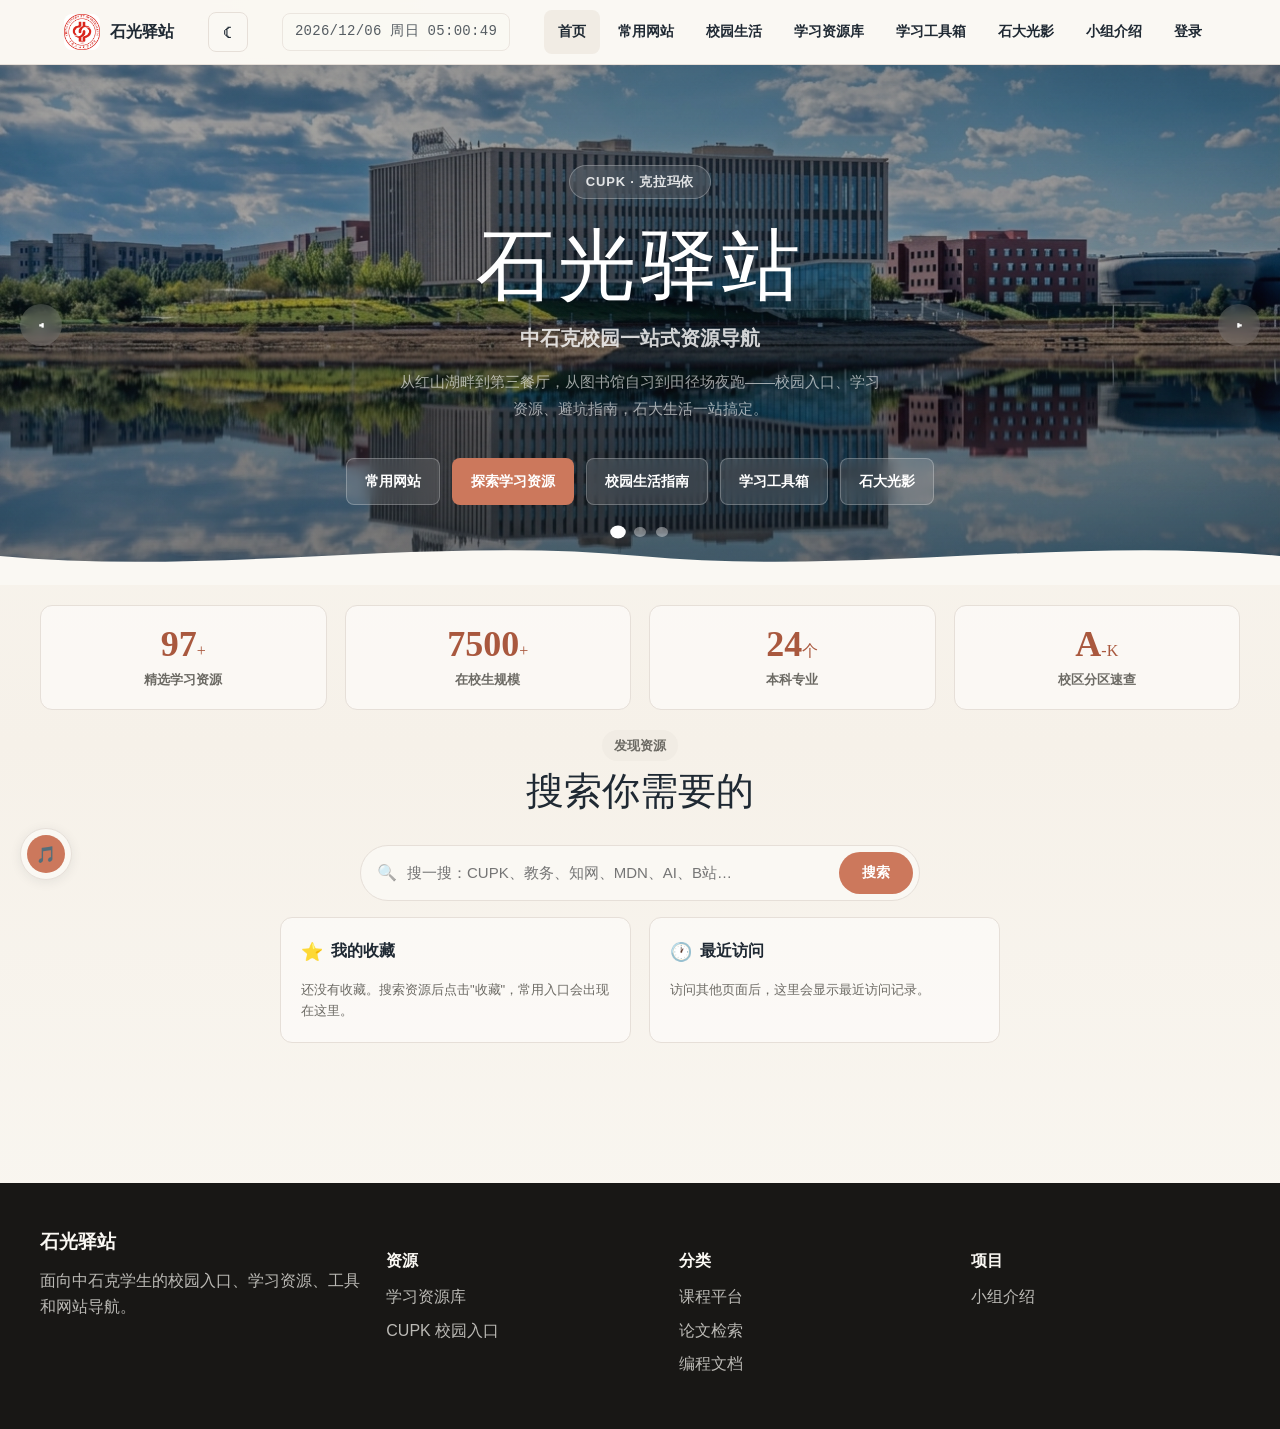
==== commit ffa2ad4e: "feat: add login page and associated functionality - Created a new login page (login.html) with a res" ====
--- a/index.html
+++ b/index.html
@@ -3,17 +3,27 @@
   <head>
     <meta charset="UTF-8" />
     <meta name="viewport" content="width=device-width, initial-scale=1.0" />
-    <title>石光驿站</title>
+    <meta
+      name="description"
+      content="石光驿站——中石克校园一站式资源导航，涵盖CUPK校园入口、学习资源、工具和网站导航。"
+    />
+    <title>石光驿站 - 中石克校园一站式资源导航</title>
     <link rel="stylesheet" href="css/common.css" />
     <link rel="stylesheet" href="css/index.css" />
   </head>
   <body>
     <header class="site-header">
       <div class="nav-wrap">
-        <a class="brand" href="index.html"
-          ><img class="brand-mark" src="images/中国石油大学矢量标.jpg" alt="中国石油大学" />石光驿站</a
-        >
-        <button class="nav-toggle" aria-label="打开导航">☰</button>
+        <a class="brand" href="index.html">
+          <img
+            class="brand-mark"
+            src="images/中国石油大学矢量标.jpg"
+            alt="中国石油大学"
+          />石光驿站
+        </a>
+        <button class="nav-toggle" type="button" aria-label="打开导航">
+          ☰
+        </button>
         <button
           class="theme-toggle"
           type="button"
@@ -22,316 +32,140 @@
         >
           ☾
         </button>
-        <!-- 主导航栏：包含JS下拉菜单，点击展开/点击外部收起 -->
         <nav class="site-nav">
           <a class="nav-link active" href="index.html">首页</a>
-          <div class="nav-item">
-            <button class="dropdown-trigger">校园导航 ▾</button>
-            <div class="dropdown">
-              <a href="cupk.html">CUPK校园入口</a>
-              <a href="campus.html">校园生活指南</a>
-              <a href="media.html">视听记录</a>
-            </div>
-          </div>
-          <div class="nav-item">
-            <button class="dropdown-trigger">学习资源 ▾</button>
-            <div class="dropdown">
-              <a href="websites.html">资源库</a>
-              <a href="tools.html">学习工具箱</a>
-            </div>
-          </div>
+          <a class="nav-link" href="cupk.html">常用网站</a>
+          <a class="nav-link" href="campus.html">校园生活</a>
+          <a class="nav-link" href="websites.html">学习资源库</a>
+          <a class="nav-link" href="tools.html">学习工具箱</a>
+          <a class="nav-link" href="media.html">石大光影</a>
           <a class="nav-link" href="team.html">小组介绍</a>
+          <a class="nav-link" href="login.html">登录</a>
         </nav>
       </div>
     </header>
 
     <main>
-      <section class="workspace-hero">
+      <!-- Hero —— 背景图轮播 + 遮罩，文字固定不动 -->
+      <!-- 背景图占位：images/hero-bg-1.jpg ~ images/hero-bg-4.jpg，建议1920×1080 -->
+      <section class="hero" id="heroSection">
+        <div class="hero-bg" id="heroBg">
+          <div
+            class="hero-bg-img active"
+            style="background-image: url(&quot;images/cupk1.png&quot;)"
+          ></div>
+          <div
+            class="hero-bg-img"
+            style="background-image: url(&quot;images/cupk3.jpg&quot;)"
+          ></div>
+          <div
+            class="hero-bg-img"
+            style="background-image: url(&quot;images/cupk4.jpg&quot;)"
+          ></div>
+
+          <div class="hero-overlay"></div>
+        </div>
+        <div class="hero-body">
+          <span class="hero-badge">CUPK · 克拉玛依</span>
+          <h1 class="hero-title">石光驿站</h1>
+          <p class="hero-sub">中石克校园一站式资源导航</p>
+          <p class="hero-desc">
+            从红山湖畔到第三餐厅，从图书馆自习到田径场夜跑——校园入口、学习资源、避坑指南，石大生活一站搞定。
+          </p>
+          <div class="hero-actions">
+            <a class="button ghost" href="cupk.html">常用网站</a>
+            <a class="button primary" href="websites.html">探索学习资源</a>
+            <a class="button ghost" href="campus.html">校园生活指南</a>
+            <a class="button ghost" href="tools.html">学习工具箱</a>
+            <a class="button ghost" href="media.html">石大光影</a>
+          </div>
+        </div>
+        <!-- 左右箭头 -->
+        <button
+          class="hero-arrow hero-arrow-left"
+          id="heroPrev"
+          aria-label="上一张"
+        >
+          ◂
+        </button>
+        <button
+          class="hero-arrow hero-arrow-right"
+          id="heroNext"
+          aria-label="下一张"
+        >
+          ▸
+        </button>
+        <!-- 背景轮播圆点 -->
+        <div class="hero-dots" id="heroDots"></div>
+        <div class="hero-wave">
+          <svg viewBox="0 0 1440 60" preserveAspectRatio="none">
+            <path
+              fill="var(--canvas)"
+              d="M0,30 C240,50 480,10 720,30 C960,50 1200,10 1440,30 L1440,60 L0,60 Z"
+            />
+          </svg>
+        </div>
+      </section>
+
+      <!-- 数据条 -->
+      <section class="stats-strip">
         <div class="container">
-          <div class="workspace-main resource-home simple-home">
-            <span class="eyebrow">石光驿站</span>
-            <h1 class="display-title">石光驿站——中石克校园一站式资源导航。</h1>
-            <p class="lead">
-              这里收集了中石克常用的校区入口、教务系统、图书馆数据库、学院网站，以及大学生日常常用的课程平台、论文检索、编程文档、效率工具、AI
-              工具和视频资源。校园生活、学习工具、视听记录一站搞定。
-            </p>
-            <div class="hero-actions">
-              <a class="button primary" href="websites.html">进入学习资源库</a>
-              <a class="button secondary" href="cupk.html">CUPK 校园入口</a>
-              <a class="button secondary" href="team.html">查看小组介绍</a>
-            </div>
-
-            <!-- 首页轮播图：自动播放校园场景，支持手动切换和圆点指示器 -->
-            <section class="hero-slider" aria-label="校园场景轮播">
-              <div class="slider-track" id="heroSlider">
-                <div class="slider-slide active">
-                  <div
-                    class="slide-bg"
-                    style="
-                      background: linear-gradient(
-                        135deg,
-                        #1a1a2e 0%,
-                        #16213e 50%,
-                        #0f3460 100%
-                      );
-                    "
-                  >
-                    <span class="slide-emoji">🏫</span>
-                    <h2>中石克校园入口，一站导航</h2>
-                    <p>校区官网、教务系统、图书馆数据库，常用入口全在这里</p>
-                  </div>
-                </div>
-                <div class="slider-slide">
-                  <div
-                    class="slide-bg"
-                    style="
-                      background: linear-gradient(
-                        135deg,
-                        #1a1a2e 0%,
-                        #1a3a2e 50%,
-                        #0f4630 100%
-                      );
-                    "
-                  >
-                    <span class="slide-emoji">📚</span>
-                    <h2>精选学习资源，97个网站和工具</h2>
-                    <p>
-                      从课程平台到论文检索，从编程文档到AI工具，按学习场景帮你筛选
-                    </p>
-                  </div>
-                </div>
-                <div class="slider-slide">
-                  <div
-                    class="slide-bg"
-                    style="
-                      background: linear-gradient(
-                        135deg,
-                        #2e1a1a 0%,
-                        #3e1a2a 50%,
-                        #601a30 100%
-                      );
-                    "
-                  >
-                    <span class="slide-emoji">🎓</span>
-                    <h2>校园生活指南，衣食住行全知道</h2>
-                    <p>食堂、宿舍、运动、出行、校园卡，一个页面讲清楚</p>
-                  </div>
-                </div>
-                <div class="slider-slide">
-                  <div
-                    class="slide-bg"
-                    style="
-                      background: linear-gradient(
-                        135deg,
-                        #1a1a3e 0%,
-                        #2a1a3e 50%,
-                        #4a1a60 100%
-                      );
-                    "
-                  >
-                    <span class="slide-emoji">📊</span>
-                    <h2>绩点计算器，学期规划更轻松</h2>
-                    <p>输入各科成绩和学分，自动计算加权平均绩点</p>
-                  </div>
-                </div>
+          <div class="stats-grid">
+            <div class="stat-item">
+              <strong class="stat-num">97<span>+</span></strong>
+              <span class="stat-label">精选学习资源</span>
+            </div>
+            <div class="stat-item">
+              <strong class="stat-num">7500<span>+</span></strong>
+              <span class="stat-label">在校生规模</span>
+            </div>
+            <div class="stat-item">
+              <strong class="stat-num">24<span>个</span></strong>
+              <span class="stat-label">本科专业</span>
+            </div>
+            <div class="stat-item">
+              <strong class="stat-num">A<span>-K</span></strong>
+              <span class="stat-label">校区分区速查</span>
+            </div>
+          </div>
+        </div>
+      </section>
+
+      <!-- 搜索 + 收藏/最近 -->
+      <section class="discover">
+        <div class="container">
+          <div class="section-head">
+            <span class="eyebrow">发现资源</span>
+            <h2 class="section-title">搜索你需要的</h2>
+          </div>
+          <div class="search-bar">
+            <span class="search-icon">🔍</span>
+            <input
+              id="homeSearch"
+              type="search"
+              placeholder="搜一搜：CUPK、教务、知网、MDN、AI、B站…"
+              aria-label="搜索资源"
+            />
+            <button class="button primary" id="homeSearchButton" type="button">
+              搜索
+            </button>
+          </div>
+          <div class="search-results" id="homeSearchResult"></div>
+
+          <div class="panels">
+            <div class="panel">
+              <div class="panel-head">
+                <span class="panel-icon">⭐</span>
+                <h3>我的收藏</h3>
               </div>
-              <button class="slider-arrow slider-prev" aria-label="上一张">
-                ◂
-              </button>
-              <button class="slider-arrow slider-next" aria-label="下一张">
-                ▸
-              </button>
-              <div class="slider-dots" id="sliderDots"></div>
-            </section>
-
-            <section
-              class="quick-entry-section"
-              aria-labelledby="quickEntryTitle"
-            >
-              <div class="section-heading-row">
-                <div>
-                  <span class="tag coral">高频入口</span>
-                  <h2 class="section-title" id="quickEntryTitle">
-                    常用校园服务九宫格
-                  </h2>
-                </div>
-                <a class="quick-more" href="cupk.html">查看全部 CUPK 入口</a>
+              <div id="favoritesPanel"></div>
+            </div>
+            <div class="panel">
+              <div class="panel-head">
+                <span class="panel-icon">🕐</span>
+                <h3>最近访问</h3>
               </div>
-              <div class="quick-entry-grid">
-                <a
-                  class="quick-entry-card"
-                  href="https://www.cupk.edu.cn/"
-                  target="_blank"
-                  rel="noopener noreferrer"
-                  ><span class="quick-entry-icon">官</span
-                  ><strong>校区官网</strong><span>通知公告与校区新闻</span></a
-                >
-                <a
-                  class="quick-entry-card"
-                  href="https://portal.cupk.edu.cn/"
-                  target="_blank"
-                  rel="noopener noreferrer"
-                  ><span class="quick-entry-icon">门</span
-                  ><strong>融合门户</strong><span>统一入口与校园办事</span></a
-                >
-                <a
-                  class="quick-entry-card"
-                  href="https://eams.cupk.edu.cn/student/home/"
-                  target="_blank"
-                  rel="noopener noreferrer"
-                  ><span class="quick-entry-icon">教</span
-                  ><strong>教务系统</strong><span>课表、成绩、选课</span></a
-                >
-                <a
-                  class="quick-entry-card"
-                  href="https://www.cupk.edu.cn/library/"
-                  target="_blank"
-                  rel="noopener noreferrer"
-                  ><span class="quick-entry-icon">馆</span
-                  ><strong>图书馆</strong><span>馆藏、数据库与服务</span></a
-                >
-                <a
-                  class="quick-entry-card"
-                  href="https://www.cupk.edu.cn/jwb/jxyx/xl/"
-                  target="_blank"
-                  rel="noopener noreferrer"
-                  ><span class="quick-entry-icon">历</span><strong>校历</strong
-                  ><span>教学周、考试周、假期</span></a
-                >
-                <a
-                  class="quick-entry-card"
-                  href="https://www.cupk.edu.cn/xxglb/wxgz/wxfw/xyw/"
-                  target="_blank"
-                  rel="noopener noreferrer"
-                  ><span class="quick-entry-icon">网</span
-                  ><strong>校园网服务</strong><span>网络使用与服务说明</span></a
-                >
-                <a
-                  class="quick-entry-card"
-                  href="https://career.cupk.edu.cn"
-                  target="_blank"
-                  rel="noopener noreferrer"
-                  ><span class="quick-entry-icon">业</span
-                  ><strong>就业信息网</strong
-                  ><span>招聘、宣讲与就业指导</span></a
-                >
-                <a
-                  class="quick-entry-card"
-                  href="https://www.cupk.edu.cn/jwb/zlgl/pyfa/"
-                  target="_blank"
-                  rel="noopener noreferrer"
-                  ><span class="quick-entry-icon">培</span
-                  ><strong>培养方案</strong><span>专业课程体系查询</span></a
-                >
-                <a
-                  class="quick-entry-card"
-                  href="https://www.cnki.net/"
-                  target="_blank"
-                  rel="noopener noreferrer"
-                  ><span class="quick-entry-icon">知</span
-                  ><strong>中国知网</strong><span>论文、期刊与学位论文</span></a
-                >
-              </div>
-            </section>
-
-            <div class="command-bar">
-              <input
-                id="homeSearch"
-                type="search"
-                placeholder="搜索资源：CUPK、教务、知网、MDN、Typora、B站、AI"
-              />
-              <button
-                class="button primary"
-                id="homeSearchButton"
-                type="button"
-              >
-                搜索资源
-              </button>
-            </div>
-            <div class="search-results" id="homeSearchResult"></div>
-
-            <section class="home-section">
-              <h2 class="section-title">资源分类</h2>
-              <div class="category-grid">
-                <a class="category-card" href="websites.html"
-                  ><span class="tile-icon">课</span><strong>课程平台</strong>
-                  <p>
-                    国家智慧教育平台、中国大学 MOOC、学堂在线、Coursera。
-                  </p></a
-                >
-                <a class="category-card" href="websites.html"
-                  ><span class="tile-icon">文</span><strong>论文检索</strong>
-                  <p>百度学术、中国知网、Google Scholar、Zotero。</p></a
-                >
-                <a class="category-card" href="websites.html"
-                  ><span class="tile-icon">码</span><strong>编程文档</strong>
-                  <p>MDN、W3School、菜鸟教程、GitHub Docs。</p></a
-                >
-                <a class="category-card" href="websites.html"
-                  ><span class="tile-icon">工</span><strong>工具软件</strong>
-                  <p>Notion、语雀、飞书文档、Typora、Obsidian、XMind。</p></a
-                >
-                <a class="category-card" href="websites.html"
-                  ><span class="tile-icon">AI</span><strong>AI 工具</strong>
-                  <p>ChatGPT、Kimi、DeepSeek 等学习辅助工具。</p></a
-                >
-                <a class="category-card" href="cupk.html"
-                  ><span class="tile-icon">校</span><strong>CUPK 入口</strong>
-                  <p>中石克官网、门户、图书馆、校历、学生事务和校园服务。</p></a
-                >
-              </div>
-            </section>
-
-            <section class="home-section">
-              <h2 class="section-title">推荐入口</h2>
-              <div class="featured-grid">
-                <a
-                  class="featured-card"
-                  href="https://higher.smartedu.cn/"
-                  target="_blank"
-                  rel="noopener noreferrer"
-                  ><span class="tag coral">课程</span
-                  ><strong>国家高等教育智慧教育平台</strong>
-                  <p>查找课程、教材和高等教育学习资源。</p></a
-                >
-                <a
-                  class="featured-card"
-                  href="https://xueshu.baidu.com/"
-                  target="_blank"
-                  rel="noopener noreferrer"
-                  ><span class="tag blue">检索</span><strong>百度学术</strong>
-                  <p>课程论文前期检索和关键词扩展。</p></a
-                >
-                <a
-                  class="featured-card"
-                  href="https://developer.mozilla.org/"
-                  target="_blank"
-                  rel="noopener noreferrer"
-                  ><span class="tag">编程</span><strong>MDN Web Docs</strong>
-                  <p>HTML、CSS、JavaScript 权威文档。</p></a
-                >
-                <a
-                  class="featured-card"
-                  href="https://www.zotero.org/"
-                  target="_blank"
-                  rel="noopener noreferrer"
-                  ><span class="tag">工具</span><strong>Zotero</strong>
-                  <p>文献管理、引用整理和资料归档。</p></a
-                >
-              </div>
-            </section>
-
-            <div class="dashboard-grid dashboard-secondary compact-panels">
-              <section class="today-panel">
-                <span class="tag blue">我的收藏</span>
-                <h2>收藏的网站和工具</h2>
-                <div class="mini-resource-list" id="favoritesPanel"></div>
-              </section>
-              <section class="today-panel">
-                <span class="tag">最近访问</span>
-                <h2>最近打开的资源页</h2>
-                <div class="mini-resource-list" id="recentPanel"></div>
-              </section>
+              <div id="recentPanel"></div>
             </div>
           </div>
         </div>
@@ -361,7 +195,8 @@
         </div>
       </div>
     </footer>
-    <button class="back-top" aria-label="返回顶部">↑</button>
+
+    <button class="back-top" type="button" aria-label="返回顶部">↑</button>
     <script src="javascript/data.js"></script>
     <script src="javascript/storage.js"></script>
     <script src="javascript/common.js"></script>
--- a/css/common.css
+++ b/css/common.css
@@ -29,6 +29,34 @@
     box-sizing: border-box;
 }
 
+/* 焦点指示：键盘用户能看见当前焦点 */
+:focus-visible {
+    outline: 2px solid var(--coral);
+    outline-offset: 2px;
+    border-radius: 2px;
+}
+
+/* 仅在需要暗色/亮色切换的元素上做颜色过渡 */
+a, button, input, select, textarea, .card, .nav-link, .tag, .button,
+.quick-entry-card, .category-card, .featured-card, .resource-card,
+.mini-resource, .campus-image-card, .campus-icon-text-item, .campus-transport-card,
+.media-gallery-card, .filter-tab, .tab, .scenario-button, .topic-link-list a,
+.cupk-sidebar a, .cupk-mini-card, .quick-card, .stat-item, .panel,
+.search-bar, .search-results, .favorite-btn, .music-player,
+.site-header, .code-block, .panel-dark, .notice, .empty-state,
+.resource-chip, .mini-bubble {
+    transition: background-color 0.3s ease, color 0.3s ease, border-color 0.3s ease, box-shadow 0.3s ease;
+}
+
+/* 尊重用户减少动画偏好 */
+@media (prefers-reduced-motion: reduce) {
+    *, *::before, *::after {
+        transition-duration: 0s !important;
+        animation-duration: 0s !important;
+        scroll-behavior: auto !important;
+    }
+}
+
 html {
     scroll-behavior: smooth;
 }
@@ -54,6 +82,45 @@
     display: block;
 }
 
+/* 滚动入场动画：元素进入视口时淡入上移（transition 由 * 选择器统一提供） */
+.fade-up {
+    opacity: 0;
+    transform: translateY(28px);
+}
+
+.fade-up-visible {
+    opacity: 1;
+    transform: translateY(0);
+}
+
+/* 为网格子元素添加依次延迟，产生波浪效果 */
+@media (prefers-reduced-motion: no-preference) {
+    .grid.cols-2 > .fade-up:nth-child(2),
+    .grid.cols-3 > .fade-up:nth-child(2),
+    .grid.cols-4 > .fade-up:nth-child(2),
+    .campus-card-grid > .fade-up:nth-child(2),
+    .media-gallery-grid > .fade-up:nth-child(2) { transition-delay: 0.08s; }
+
+    .grid.cols-2 > .fade-up:nth-child(3),
+    .grid.cols-3 > .fade-up:nth-child(3),
+    .grid.cols-4 > .fade-up:nth-child(3),
+    .campus-card-grid > .fade-up:nth-child(3),
+    .media-gallery-grid > .fade-up:nth-child(3) { transition-delay: 0.16s; }
+
+    .grid.cols-3 > .fade-up:nth-child(4),
+    .grid.cols-4 > .fade-up:nth-child(4),
+    .campus-card-grid > .fade-up:nth-child(4),
+    .media-gallery-grid > .fade-up:nth-child(4) { transition-delay: 0.24s; }
+}
+
+/* 尊重用户减少动画偏好：取消入场动画，保留颜色过渡 */
+@media (prefers-reduced-motion: reduce) {
+    .fade-up {
+        opacity: 1;
+        transform: none;
+    }
+}
+
 .site-header {
     /* 顶部导航保持固定，方便在多页面间快速跳转。 */
     position: sticky;
@@ -109,57 +176,22 @@
     gap: 4px;
 }
 
-.nav-item {
-    position: relative;
-}
-
-.nav-link,
-.dropdown-trigger {
+.nav-link {
     border: 0;
     background: transparent;
     color: var(--ink);
     font: inherit;
     font-size: 14px;
     font-weight: 600;
-    padding: 10px 12px;
+    padding: 10px 14px;
     border-radius: var(--radius-md);
     cursor: pointer;
+    white-space: nowrap;
 }
 
 .nav-link:hover,
-.dropdown-trigger:hover,
 .nav-link.active {
     background: var(--surface);
-}
-
-.dropdown {
-    position: absolute;
-    top: calc(100% + 8px);
-    left: 0;
-    min-width: 190px;
-    padding: 8px;
-    background: var(--canvas);
-    border: 1px solid var(--line);
-    border-radius: var(--radius-lg);
-    box-shadow: var(--shadow-soft);
-    display: none;
-}
-
-.dropdown.open {
-    display: grid;
-    gap: 4px;
-}
-
-.dropdown a {
-    padding: 9px 10px;
-    border-radius: var(--radius-md);
-    color: var(--body);
-    font-size: 14px;
-}
-
-.dropdown a:hover {
-    background: var(--surface);
-    color: var(--ink);
 }
 
 .container {
@@ -211,8 +243,9 @@
     font-family: Georgia, "Times New Roman", SimSun, serif;
     font-size: clamp(40px, 6vw, 70px);
     font-weight: 500;
-    line-height: 1.04;
+    line-height: 1.15;
     letter-spacing: 0;
+    text-wrap: balance;
 }
 
 .page-title {
@@ -597,16 +630,9 @@
         display: flex;
     }
 
-    .nav-link,
-    .dropdown-trigger {
+    .nav-link {
         width: 100%;
         text-align: left;
-    }
-
-    .dropdown {
-        position: static;
-        box-shadow: none;
-        margin: 4px 0 8px;
     }
 
     .hero-grid,
@@ -640,6 +666,21 @@
 .theme-toggle:hover {
     background: var(--surface);
     border-color: var(--coral);
+}
+
+.nav-clock {
+    font-family: "SF Mono", "Cascadia Code", Consolas, monospace;
+    font-size: 14px;
+    color: var(--ink);
+    opacity: 0.75;
+    padding: 6px 12px;
+    border: 1px solid var(--line);
+    border-radius: var(--radius-md);
+    background: var(--canvas);
+    white-space: nowrap;
+    -webkit-user-select: none;
+    user-select: none;
+    letter-spacing: 0.02em;
 }
 
 [data-theme="dark"] {
@@ -695,14 +736,8 @@
 }
 
 [data-theme="dark"] .nav-link:hover,
-[data-theme="dark"] .dropdown-trigger:hover,
 [data-theme="dark"] .nav-link.active {
     background: var(--surface-strong);
-}
-
-[data-theme="dark"] .dropdown {
-    background: var(--surface);
-    border-color: var(--line);
 }
 
 [data-theme="dark"] input,
@@ -840,6 +875,178 @@
     background: #111;
 }
 
+/* ================================================================
+   跨页面音乐播放器 —— 右下角浮动小组件
+   ================================================================ */
+.music-player {
+    position: fixed;
+    bottom: 20px;
+    left: 20px;
+    z-index: 60;
+    display: flex;
+    align-items: center;
+    gap: 0;
+    background: var(--canvas);
+    border: 1px solid var(--line);
+    border-radius: 50px;
+    box-shadow: 0 4px 24px rgba(31, 41, 51, 0.1);
+    -webkit-backdrop-filter: blur(12px);
+    backdrop-filter: blur(12px);
+    padding: 6px;
+    transition: border-radius 0.3s ease, box-shadow 0.3s ease;
+    overflow: hidden;
+}
+
+/* 折叠态：正圆形，只露按钮 */
+.music-player-collapsed {
+    border-radius: 50%;
+    box-shadow: 0 2px 12px rgba(31, 41, 51, 0.08);
+}
+
+.music-player-collapsed .mp-body {
+    max-width: 0;
+    opacity: 0;
+    padding: 0;
+    overflow: hidden;
+}
+
+/* 展开按钮（折叠态下就是唯一的圆形按钮） */
+.mp-toggle {
+    width: 38px;
+    height: 38px;
+    border-radius: 50%;
+    border: 0;
+    background: var(--coral);
+    color: #fff;
+    font-size: 16px;
+    cursor: pointer;
+    display: flex;
+    align-items: center;
+    justify-content: center;
+    flex-shrink: 0;
+    transition: background 0.2s ease, transform 0.2s ease;
+}
+
+.mp-toggle:hover {
+    background: var(--coral-dark);
+    transform: scale(1.05);
+}
+
+/* 展开区：曲目标题 + 按钮 + 进度 */
+.mp-body {
+    display: flex;
+    align-items: center;
+    gap: 8px;
+    padding-right: 4px;
+    max-width: 320px;
+    opacity: 1;
+    transition: max-width 0.3s ease, opacity 0.25s ease, padding 0.3s ease;
+}
+
+.mp-track {
+    font-size: 12px;
+    font-weight: 600;
+    color: var(--ink);
+    white-space: nowrap;
+    padding: 0 4px 0 8px;
+    max-width: 90px;
+    overflow: hidden;
+    text-overflow: ellipsis;
+}
+
+.mp-actions {
+    display: flex;
+    gap: 1px;
+    flex-shrink: 0;
+}
+
+.mp-btn {
+    width: 28px;
+    height: 28px;
+    border: 0;
+    background: transparent;
+    color: var(--ink);
+    font-size: 12px;
+    cursor: pointer;
+    border-radius: 50%;
+    display: flex;
+    align-items: center;
+    justify-content: center;
+    transition: background 0.15s ease;
+}
+
+.mp-btn:hover {
+    background: var(--surface);
+}
+
+.mp-progress {
+    width: 64px;
+    height: 3px;
+    -webkit-appearance: none;
+    appearance: none;
+    background: var(--line);
+    border-radius: 2px;
+    cursor: pointer;
+    outline: none;
+    flex-shrink: 0;
+}
+
+.mp-progress::-webkit-slider-thumb {
+    -webkit-appearance: none;
+    width: 10px;
+    height: 10px;
+    border-radius: 50%;
+    background: var(--coral);
+    cursor: pointer;
+    border: 0;
+}
+
+.mp-time {
+    font-size: 10px;
+    color: var(--muted);
+    white-space: nowrap;
+    flex-shrink: 0;
+    font-variant-numeric: tabular-nums;
+    min-width: 56px;
+    text-align: right;
+}
+
+/* 暗色模式 */
+[data-theme="dark"] .music-player {
+    background: rgba(37, 35, 32, 0.92);
+    border-color: rgba(255, 255, 255, 0.08);
+    box-shadow: 0 4px 24px rgba(0, 0, 0, 0.35);
+}
+
+[data-theme="dark"] .music-player-collapsed {
+    box-shadow: 0 2px 12px rgba(0, 0, 0, 0.3);
+}
+
+[data-theme="dark"] .mp-btn:hover {
+    background: rgba(255, 255, 255, 0.08);
+}
+
+/* 移动端：更小巧 */
+@media (max-width: 620px) {
+    .music-player {
+        bottom: 14px;
+        left: 14px;
+    }
+
+    .mp-body {
+        gap: 4px;
+    }
+
+    .mp-track {
+        max-width: 60px;
+    }
+
+    .mp-progress,
+    .mp-time {
+        display: none;
+    }
+}
+
 @media (max-width: 620px) {
     .container {
         width: min(100% - 28px, 1200px);
--- a/css/index.css
+++ b/css/index.css
@@ -1,569 +1,388 @@
-.workspace-hero {
-    padding: 38px 0 52px;
-}
-
-/* ========== 首页轮播图 ========== */
-.hero-slider {
-    position: relative;
-    margin-top: 28px;
-    border-radius: var(--radius-xl);
-    overflow: hidden;
-    height: 280px;
-}
-
-.slider-track {
-    position: relative;
-    width: 100%;
-    height: 100%;
-}
-
-.slider-slide {
-    position: absolute;
-    inset: 0;
-    opacity: 0;
-    transition: opacity 0.5s ease;
-    pointer-events: none;
-}
-
-.slider-slide.active {
-    opacity: 1;
-    pointer-events: auto;
-}
-
-.slide-bg {
-    width: 100%;
-    height: 100%;
-    display: flex;
-    flex-direction: column;
-    align-items: center;
-    justify-content: center;
-    text-align: center;
-    padding: 30px 40px;
-    color: #faf8f3;
-}
-
-.slide-emoji {
-    font-size: 48px;
-    margin-bottom: 14px;
-    line-height: 1;
-}
-
-.slide-bg h2 {
-    color: #faf8f3;
-    font-family: Georgia, "Times New Roman", SimSun, serif;
-    font-size: clamp(22px, 3vw, 30px);
-    font-weight: 500;
-    margin: 0 0 10px;
-    max-width: 600px;
-}
-
-.slide-bg p {
-    color: rgba(250, 248, 243, 0.78);
-    font-size: 16px;
-    margin: 0;
-    max-width: 500px;
-}
-
-/* 轮播箭头按钮 */
-.slider-arrow {
-    position: absolute;
-    top: 50%;
-    transform: translateY(-50%);
-    width: 42px;
-    height: 42px;
-    border: 0;
-    border-radius: 50%;
-    background: rgba(255, 255, 255, 0.2);
-    color: white;
-    font-size: 20px;
-    cursor: pointer;
-    display: grid;
-    place-items: center;
-    transition: background 0.18s ease;
-    backdrop-filter: blur(6px);
-}
-
-.slider-arrow:hover {
-    background: rgba(255, 255, 255, 0.35);
-}
-
-.slider-prev {
-    left: 16px;
-}
-
-.slider-next {
-    right: 16px;
-}
-
-/* 轮播圆点指示器 */
-.slider-dots {
-    position: absolute;
-    bottom: 16px;
-    left: 50%;
-    transform: translateX(-50%);
-    display: flex;
-    gap: 8px;
-}
-
-.slider-dot {
-    width: 10px;
-    height: 10px;
-    border: 0;
-    border-radius: 50%;
-    background: rgba(255, 255, 255, 0.4);
-    cursor: pointer;
-    transition: background 0.18s ease, transform 0.18s ease;
-}
-
-.slider-dot.active {
-    background: white;
-    transform: scale(1.2);
-}
-
-.workspace-main,
-.today-panel,
-.assistant-preview {
-    border: 1px solid var(--line);
-    border-radius: var(--radius-xl);
-    background: rgba(255, 255, 255, 0.42);
-    box-shadow: var(--shadow-soft);
-}
-
-.workspace-main {
-    padding: 24px;
-}
-
-.resource-home {
-    max-width: 1120px;
-    margin: 0 auto;
-}
-
-.simple-home {
-    padding: 34px;
-}
-
-.home-section {
-    margin-top: 34px;
-}
-
-.quick-entry-section {
-    margin-top: 28px;
-    padding: 20px;
-    border: 1px solid var(--line);
-    border-radius: var(--radius-lg);
-    background: rgba(255, 255, 255, 0.5);
-}
-
-.quick-entry-section .section-heading-row {
-    display: flex;
-    align-items: center;
-    justify-content: space-between;
-    gap: 18px;
-    margin-bottom: 14px;
-}
-
-.quick-entry-section .section-title {
-    margin: 10px 0 0;
-}
-
-.quick-more {
-    color: var(--coral-dark);
-    font-size: 14px;
-    font-weight: 700;
-    white-space: nowrap;
-}
-
-.quick-more:hover {
-    color: var(--ink);
-}
-
-.quick-entry-grid {
-    display: grid;
-    grid-template-columns: repeat(3, minmax(0, 1fr));
-    gap: 10px;
-}
-
-.quick-entry-card {
-    min-height: 112px;
-    display: grid;
-    grid-template-columns: 38px 1fr;
-    grid-template-rows: auto auto;
-    column-gap: 12px;
-    align-items: center;
-    padding: 14px;
-    border: 1px solid var(--line);
-    border-radius: var(--radius-md);
-    background: var(--surface);
-    transition: transform 0.18s ease, background 0.18s ease, border-color 0.18s ease;
-}
-
-.quick-entry-card:hover {
-    transform: translateY(-2px);
-    border-color: rgba(204, 120, 92, 0.36);
-    background: #ebe3d7;
-}
-
-.quick-entry-icon {
-    grid-row: 1 / span 2;
-    width: 38px;
-    height: 38px;
-    display: grid;
-    place-items: center;
-    border-radius: var(--radius-md);
-    background: var(--dark);
-    color: var(--on-dark);
-    font-size: 15px;
-    font-weight: 800;
-}
-
-.quick-entry-card strong {
-    min-width: 0;
-    color: var(--ink);
-    font-size: 16px;
-    line-height: 1.3;
-}
-
-.quick-entry-card span:last-child {
-    min-width: 0;
-    color: var(--muted);
-    font-size: 13px;
-    line-height: 1.45;
-}
-
-.category-grid {
-    display: grid;
-    grid-template-columns: repeat(3, minmax(0, 1fr));
-    gap: 14px;
-}
-
-.category-card,
-.featured-card {
-    display: block;
-    min-height: 150px;
-    padding: 20px;
-    border: 1px solid var(--line);
-    border-radius: var(--radius-lg);
-    background: var(--surface);
-    transition: transform 0.18s ease, background 0.18s ease, border-color 0.18s ease;
-}
-
-.category-card:hover,
-.featured-card:hover {
-    transform: translateY(-2px);
-    border-color: rgba(204, 120, 92, 0.32);
-    background: #ebe3d7;
-}
-
-.category-card strong,
-.featured-card strong {
-    display: block;
-    margin: 12px 0 8px;
-    color: var(--ink);
-    font-size: 18px;
-}
-
-.category-card p,
-.featured-card p {
-    margin-bottom: 0;
-}
-
-.featured-grid {
-    display: grid;
-    grid-template-columns: repeat(4, minmax(0, 1fr));
-    gap: 14px;
-}
-
-.compact-panels {
-    grid-template-columns: repeat(2, minmax(0, 1fr));
-}
-
-.command-bar {
-    display: grid;
-    grid-template-columns: 1fr auto;
-    gap: 10px;
-    padding: 10px;
-    margin: 24px 0;
-    border: 1px solid var(--line);
-    border-radius: var(--radius-xl);
-    background: var(--canvas);
-}
-
-.command-bar input {
-    border: 0;
-    background: transparent;
-    box-shadow: none;
-    font-size: 16px;
-}
-
-.dashboard-grid {
-    display: grid;
-    grid-template-columns: 1.1fr 0.9fr;
-    gap: 18px;
-}
-
-.scenario-board {
-    display: grid;
-    grid-template-columns: repeat(2, minmax(0, 1fr));
-    gap: 12px;
-}
-
-.scenario-tile {
-    min-height: 148px;
-    padding: 18px;
-    border: 1px solid var(--line);
-    border-radius: var(--radius-lg);
-    background: var(--surface);
-    cursor: pointer;
-    transition: transform 0.18s ease, background 0.18s ease;
-}
-
-.scenario-tile:hover {
-    transform: translateY(-2px);
-    background: #ebe3d7;
-}
-
-.scenario-tile strong {
-    display: block;
-    margin: 10px 0 8px;
-    color: var(--ink);
-    font-size: 18px;
-}
-
-.tile-icon {
-    width: 34px;
-    height: 34px;
-    display: grid;
-    place-items: center;
-    border-radius: 11px;
-    background: var(--dark);
-    color: var(--on-dark);
-    font-weight: 800;
-}
-
-.today-panel {
-    padding: 20px;
-}
-
-.today-list {
-    display: grid;
-    gap: 10px;
-    margin-top: 16px;
-}
-
-.today-item {
-    display: grid;
-    grid-template-columns: 28px 1fr;
-    gap: 10px;
-    align-items: start;
-    padding: 12px;
-    border-radius: var(--radius-md);
-    background: var(--surface);
-}
-
-.today-index {
-    width: 28px;
-    height: 28px;
-    display: grid;
-    place-items: center;
-    border-radius: 50%;
-    background: var(--coral);
-    color: white;
-    font-size: 13px;
-    font-weight: 800;
-}
-
-.assistant-preview {
-    margin-top: 18px;
-    padding: 20px;
-    background: var(--dark);
-    color: var(--on-dark);
-}
-
-.assistant-preview h3,
-.assistant-preview p {
-    color: var(--on-dark);
-}
-
-.assistant-preview .mini-chat {
-    display: grid;
-    gap: 10px;
-    margin: 18px 0;
-}
-
-.mini-bubble {
-    padding: 12px 14px;
-    border-radius: var(--radius-lg);
-    background: var(--dark-card);
-    color: rgba(250, 248, 243, 0.86);
-}
-
-.mini-bubble.user {
-    background: var(--coral);
-    color: white;
-    justify-self: end;
-}
-
-.resource-strip {
-    display: grid;
-    grid-template-columns: repeat(4, minmax(0, 1fr));
-    gap: 12px;
-    margin-top: 18px;
-}
-
-.resource-chip {
-    padding: 14px;
-    border: 1px solid var(--line);
-    border-radius: var(--radius-lg);
-    background: rgba(255, 255, 255, 0.5);
-}
-
-.resource-chip strong {
-    display: block;
-    color: var(--ink);
-}
-
+/* ================================================================
+   index.css —— 首页专属样式
+   区块：Hero(背景图+遮罩+波浪) / 数据条 / 快捷导航 / 搜索发现
+   ================================================================ */
+
+/* ---- 通用 ---- */
+.section-head {
+  text-align: center;
+  margin-bottom: 32px;
+}
+.section-head .eyebrow { margin-bottom: 8px; }
+.section-head .section-title { margin-bottom: 0; }
+
+/* ================================================================
+   Hero —— 全宽背景图 + 渐变遮罩
+   ================================================================ */
+.hero {
+  position: relative;
+  display: flex;
+  align-items: center;
+  justify-content: center;
+  min-height: 520px;
+  padding: 100px 0 80px;
+  overflow: hidden;
+  text-align: center;
+}
+
+.hero-bg {
+  position: absolute;
+  inset: 0;
+  z-index: 0;
+}
+
+.hero-bg-img {
+  position: absolute;
+  inset: 0;
+  background-size: cover;
+  background-position: center;
+  background-repeat: no-repeat;
+  opacity: 0;
+  transition: opacity 1s ease;
+  transform: translateZ(0);
+  backface-visibility: hidden;
+}
+.hero-bg-img.active {
+  opacity: 1;
+}
+
+.hero-overlay {
+  position: absolute;
+  inset: 0;
+  z-index: 1;
+  background: linear-gradient(
+    180deg,
+    rgba(24, 23, 21, 0.4) 0%,
+    rgba(24, 23, 21, 0.15) 40%,
+    rgba(24, 23, 21, 0.5) 100%
+  );
+}
+
+.hero-body {
+  position: relative;
+  z-index: 2;
+  max-width: 680px;
+  padding: 0 24px;
+}
+
+.hero-badge {
+  display: inline-block;
+  padding: 5px 16px;
+  border: 1px solid rgba(255,255,255,0.25);
+  border-radius: 999px;
+  background: rgba(255,255,255,0.1);
+  color: rgba(255,255,255,0.85);
+  font-size: 13px;
+  font-weight: 700;
+  letter-spacing: 0.06em;
+  -webkit-backdrop-filter: blur(10px);
+  backdrop-filter: blur(10px);
+  margin-bottom: 24px;
+}
+
+.hero-title {
+  margin: 0 0 14px;
+  color: #fff;
+  font-family: Georgia, "Times New Roman", SimSun, serif;
+  font-size: clamp(46px, 8vw, 78px);
+  font-weight: 500;
+  line-height: 1.1;
+  letter-spacing: 0.05em;
+  text-shadow: 0 2px 20px rgba(0,0,0,0.3);
+}
+
+.hero-sub {
+  margin: 0 0 14px;
+  color: rgba(255,255,255,0.8);
+  font-size: clamp(16px, 2.5vw, 20px);
+  font-weight: 600;
+}
+
+.hero-desc {
+  margin: 0 auto 36px;
+  max-width: 480px;
+  color: rgba(255,255,255,0.6);
+  font-size: 15px;
+  line-height: 1.75;
+}
+
+.hero-actions {
+  display: flex;
+  flex-wrap: wrap;
+  justify-content: center;
+  gap: 12px;
+}
+
+.button.ghost {
+  background: rgba(255,255,255,0.12);
+  border: 1px solid rgba(255,255,255,0.25);
+  color: #fff;
+  -webkit-backdrop-filter: blur(8px);
+  backdrop-filter: blur(8px);
+}
+.button.ghost:hover {
+  background: rgba(255,255,255,0.22);
+  border-color: rgba(255,255,255,0.4);
+}
+
+/* 波浪 */
+.hero-wave {
+  position: absolute;
+  bottom: -1px;
+  left: 0;
+  right: 0;
+  z-index: 3;
+  line-height: 0;
+}
+.hero-wave svg {
+  width: 100%;
+  height: 60px;
+  display: block;
+}
+
+/* 左右箭头 */
+.hero-arrow {
+  position: absolute;
+  top: 50%;
+  transform: translateY(-50%);
+  z-index: 3;
+  width: 42px;
+  height: 42px;
+  border: 0;
+  border-radius: 50%;
+  background: rgba(255,255,255,0.15);
+  color: #fff;
+  font-size: 18px;
+  cursor: pointer;
+  display: grid;
+  place-items: center;
+  -webkit-backdrop-filter: blur(6px);
+  backdrop-filter: blur(6px);
+  transition: background 0.2s ease;
+}
+.hero-arrow:hover { background: rgba(255,255,255,0.3); }
+.hero-arrow-left { left: 20px; }
+.hero-arrow-right { right: 20px; }
+
+/* 背景轮播圆点 */
+.hero-dots {
+  position: absolute;
+  bottom: 48px;
+  left: 50%;
+  transform: translateX(-50%);
+  z-index: 3;
+  display: flex;
+  gap: 10px;
+}
+.hero-dot {
+  width: 10px;
+  height: 10px;
+  border: 0;
+  border-radius: 50%;
+  background: rgba(255,255,255,0.4);
+  cursor: pointer;
+  transition: background 0.2s ease, transform 0.2s ease;
+}
+.hero-dot.active {
+  background: #fff;
+  transform: scale(1.3);
+}
+
+/* ================================================================
+   数据条
+   ================================================================ */
+.stats-strip { padding: 20px 0; }
+.stats-grid {
+  display: grid;
+  grid-template-columns: repeat(4, 1fr);
+  gap: 18px;
+  text-align: center;
+}
+.stat-item {
+  padding: 18px 12px;
+  border: 1px solid var(--line);
+  border-radius: var(--radius-lg);
+  background: rgba(255,255,255,0.46);
+}
+.stat-num {
+  display: block;
+  color: var(--coral-dark);
+  font-family: Georgia, "Times New Roman", SimSun, serif;
+  font-size: 36px;
+  font-weight: 600;
+  line-height: 1.15;
+}
+.stat-num span { font-size: 16px; font-weight: 400; }
+.stat-label {
+  display: block;
+  margin-top: 4px;
+  color: var(--muted);
+  font-size: 13px;
+  font-weight: 700;
+}
+
+/* ================================================================
+   快捷导航
+   ================================================================ */
+.quick-nav { padding: 64px 0; }
+.quick-grid {
+  display: grid;
+  grid-template-columns: repeat(3, minmax(0, 1fr));
+  gap: 16px;
+}
+.quick-card {
+  position: relative;
+  min-height: 200px;
+  border-radius: var(--radius-xl);
+  overflow: hidden;
+  display: flex;
+  align-items: flex-end;
+  transition: transform 0.3s ease, box-shadow 0.3s ease;
+}
+.quick-card:hover {
+  transform: translateY(-4px);
+  box-shadow: 0 12px 36px rgba(31,41,51,0.12);
+}
+.quick-card-bg {
+  position: absolute;
+  inset: 0;
+  background-size: cover;
+  background-position: center;
+  background-color: var(--surface-strong);
+  transition: transform 0.4s ease;
+}
+.quick-card:hover .quick-card-bg { transform: scale(1.06); }
+.quick-card-bg::after {
+  content: "";
+  position: absolute;
+  inset: 0;
+  background: linear-gradient(0deg, rgba(24,23,21,0.82) 0%, rgba(24,23,21,0.2) 60%, rgba(24,23,21,0.05) 100%);
+}
+.quick-card-body {
+  position: relative;
+  z-index: 1;
+  display: flex;
+  flex-direction: column;
+  gap: 6px;
+  padding: 28px 24px 22px;
+  width: 100%;
+}
+.quick-icon { font-size: 28px; line-height: 1; margin-bottom: 2px; }
+.quick-card-body strong { color: #fff; font-size: 18px; }
+.quick-card-body span { color: rgba(255,255,255,0.72); font-size: 13px; line-height: 1.5; }
+
+/* ================================================================
+   搜索发现
+   ================================================================ */
+.discover { padding: 0 0 80px; }
+.search-bar {
+  display: grid;
+  grid-template-columns: auto 1fr auto;
+  align-items: center;
+  gap: 10px;
+  max-width: 560px;
+  margin: 0 auto 16px;
+  padding: 6px 6px 6px 16px;
+  border: 1px solid var(--line);
+  border-radius: 999px;
+  background: var(--canvas);
+  transition: border-color 0.2s ease, box-shadow 0.2s ease;
+}
+.search-bar:focus-within {
+  border-color: var(--coral);
+  box-shadow: 0 0 0 3px rgba(204,120,92,0.12);
+}
+.search-icon { font-size: 16px; line-height: 1; opacity: 0.5; }
+.search-bar input {
+  border: 0; background: transparent; box-shadow: none;
+  font-size: 15px; padding: 8px 0; min-width: 0;
+}
+.search-bar .button { border-radius: 999px; padding: 10px 22px; white-space: nowrap; }
 .search-results {
-    display: none;
-    margin-top: -12px;
-    margin-bottom: 18px;
-    padding: 14px;
-    border-radius: var(--radius-lg);
-    background: var(--surface);
-    border: 1px solid var(--line);
-}
-
-.search-results.show {
-    display: block;
-}
-
+  display: none;
+  max-width: 560px;
+  margin: 0 auto 32px;
+  padding: 18px;
+  border-radius: var(--radius-lg);
+  background: var(--surface);
+  border: 1px solid var(--line);
+}
+.search-results.show { display: block; }
 .search-result-row {
-    display: grid;
-    grid-template-columns: 1fr auto;
-    gap: 14px;
-    align-items: center;
-    padding: 14px 0;
-    border-bottom: 1px solid var(--line);
-}
-
-.search-result-row:last-child {
-    border-bottom: 0;
-}
-
-.search-result-row strong {
-    display: block;
-    margin: 8px 0 4px;
-    color: var(--ink);
-    font-size: 18px;
-}
-
-.search-result-row p {
-    margin-bottom: 0;
-}
-
-.result-actions {
-    display: flex;
-    gap: 8px;
-    align-items: center;
-}
-
-.dashboard-secondary {
-    margin-top: 18px;
-}
-
-.mini-resource-list {
-    display: grid;
-    gap: 10px;
-    margin-top: 12px;
-}
-
+  display: grid;
+  grid-template-columns: 1fr auto;
+  gap: 14px;
+  align-items: center;
+  padding: 12px 0;
+  border-bottom: 1px solid var(--line);
+}
+.search-result-row:last-child { border-bottom: 0; }
+.search-result-row strong { display: block; margin: 6px 0 4px; color: var(--ink); font-size: 17px; }
+.search-result-row p { margin-bottom: 0; }
+.result-actions { display: flex; gap: 8px; align-items: center; }
+
+.panels {
+  display: grid;
+  grid-template-columns: repeat(2, minmax(0, 1fr));
+  gap: 18px;
+  max-width: 720px;
+  margin: 0 auto;
+}
+.panel {
+  padding: 20px;
+  border: 1px solid var(--line);
+  border-radius: var(--radius-lg);
+  background: rgba(255,255,255,0.46);
+}
+.panel-head { display: flex; align-items: center; gap: 8px; margin-bottom: 14px; }
+.panel-icon { font-size: 18px; line-height: 1; }
+.panel-head h3 { margin: 0; color: var(--ink); font-size: 16px; }
+.mini-resource-list { display: grid; gap: 8px; }
 .mini-resource {
-    display: block;
-    padding: 12px;
-    border-radius: var(--radius-md);
-    background: var(--surface);
-}
-
-.mini-resource span {
-    display: block;
-    color: var(--muted);
-    font-size: 12px;
-    font-weight: 700;
-}
-
-.mini-resource strong {
-    color: var(--ink);
-}
-
-.empty-copy {
-    margin: 0;
-    color: var(--muted);
-}
-
-@media (max-width: 1000px) {
-    .dashboard-grid,
-    .category-grid,
-    .featured-grid {
-        grid-template-columns: 1fr;
-    }
-
-    .quick-entry-grid {
-        grid-template-columns: repeat(2, minmax(0, 1fr));
-    }
-
-    .resource-strip {
-        grid-template-columns: repeat(2, minmax(0, 1fr));
-    }
+  display: block; padding: 10px 12px; border-radius: var(--radius-md);
+  background: var(--surface); transition: background 0.18s ease;
+}
+.mini-resource:hover { background: var(--surface-strong); }
+.mini-resource span { display: block; color: var(--muted); font-size: 12px; font-weight: 700; }
+.mini-resource strong { color: var(--ink); font-size: 14px; }
+.empty-copy { margin: 0; color: var(--muted); font-size: 13px; }
+
+/* ================================================================
+   暗色模式
+   ================================================================ */
+[data-theme="dark"] .hero-overlay {
+  background: linear-gradient(180deg, rgba(0,0,0,0.7) 0%, rgba(0,0,0,0.45) 50%, rgba(0,0,0,0.75) 100%);
+}
+[data-theme="dark"] .stat-item { background: var(--surface); }
+[data-theme="dark"] .search-bar { background: var(--surface); }
+[data-theme="dark"] .search-results { background: var(--surface); }
+[data-theme="dark"] .panel { background: var(--surface); }
+[data-theme="dark"] .mini-resource { background: var(--surface-strong); }
+[data-theme="dark"] .quick-card-bg { background-color: var(--surface); }
+
+/* ================================================================
+   响应式
+   ================================================================ */
+@media (max-width: 900px) {
+  .quick-grid { grid-template-columns: repeat(2, minmax(0, 1fr)); }
+  .stats-grid { grid-template-columns: repeat(2, 1fr); }
 }
 
 @media (max-width: 620px) {
-    .hero-slider {
-        height: 220px;
-    }
-
-    .slide-emoji {
-        font-size: 34px;
-    }
-
-    .slide-bg {
-        padding: 20px 24px;
-    }
-
-    .slide-bg h2 {
-        font-size: 19px;
-    }
-
-    .slide-bg p {
-        font-size: 14px;
-    }
-
-    .scenario-board,
-    .resource-strip,
-    .command-bar,
-    .search-result-row,
-    .quick-entry-grid,
-    .compact-panels {
-        grid-template-columns: 1fr;
-    }
-
-    .quick-entry-section {
-        padding: 16px;
-    }
-
-    .quick-entry-section .section-heading-row {
-        align-items: flex-start;
-        gap: 10px;
-    }
-
-    .quick-more {
-        white-space: normal;
-    }
-
-    .quick-entry-card {
-        min-height: 96px;
-    }
-
-    .result-actions {
-        align-items: stretch;
-        flex-direction: column;
-    }
-}
+  .hero { min-height: 420px; padding: 72px 0 60px; }
+  .hero-title { font-size: 38px; }
+  .quick-grid { grid-template-columns: 1fr; }
+  .quick-card { min-height: 160px; }
+  .stats-grid { grid-template-columns: repeat(2, 1fr); gap: 10px; }
+  .stat-num { font-size: 28px; }
+  .panels { grid-template-columns: 1fr; }
+  .search-bar { grid-template-columns: 1fr auto; border-radius: var(--radius-xl); }
+  .search-icon { display: none; }
+  .search-result-row, .result-actions { grid-template-columns: 1fr; }
+  .result-actions { flex-direction: column; }
+  .hero-arrow { width: 34px; height: 34px; font-size: 14px; }
+  .hero-arrow-left { left: 8px; }
+  .hero-arrow-right { right: 8px; }
+  .hero-dots { bottom: 38px; }
+  .hero-wave svg { height: 36px; }
+}
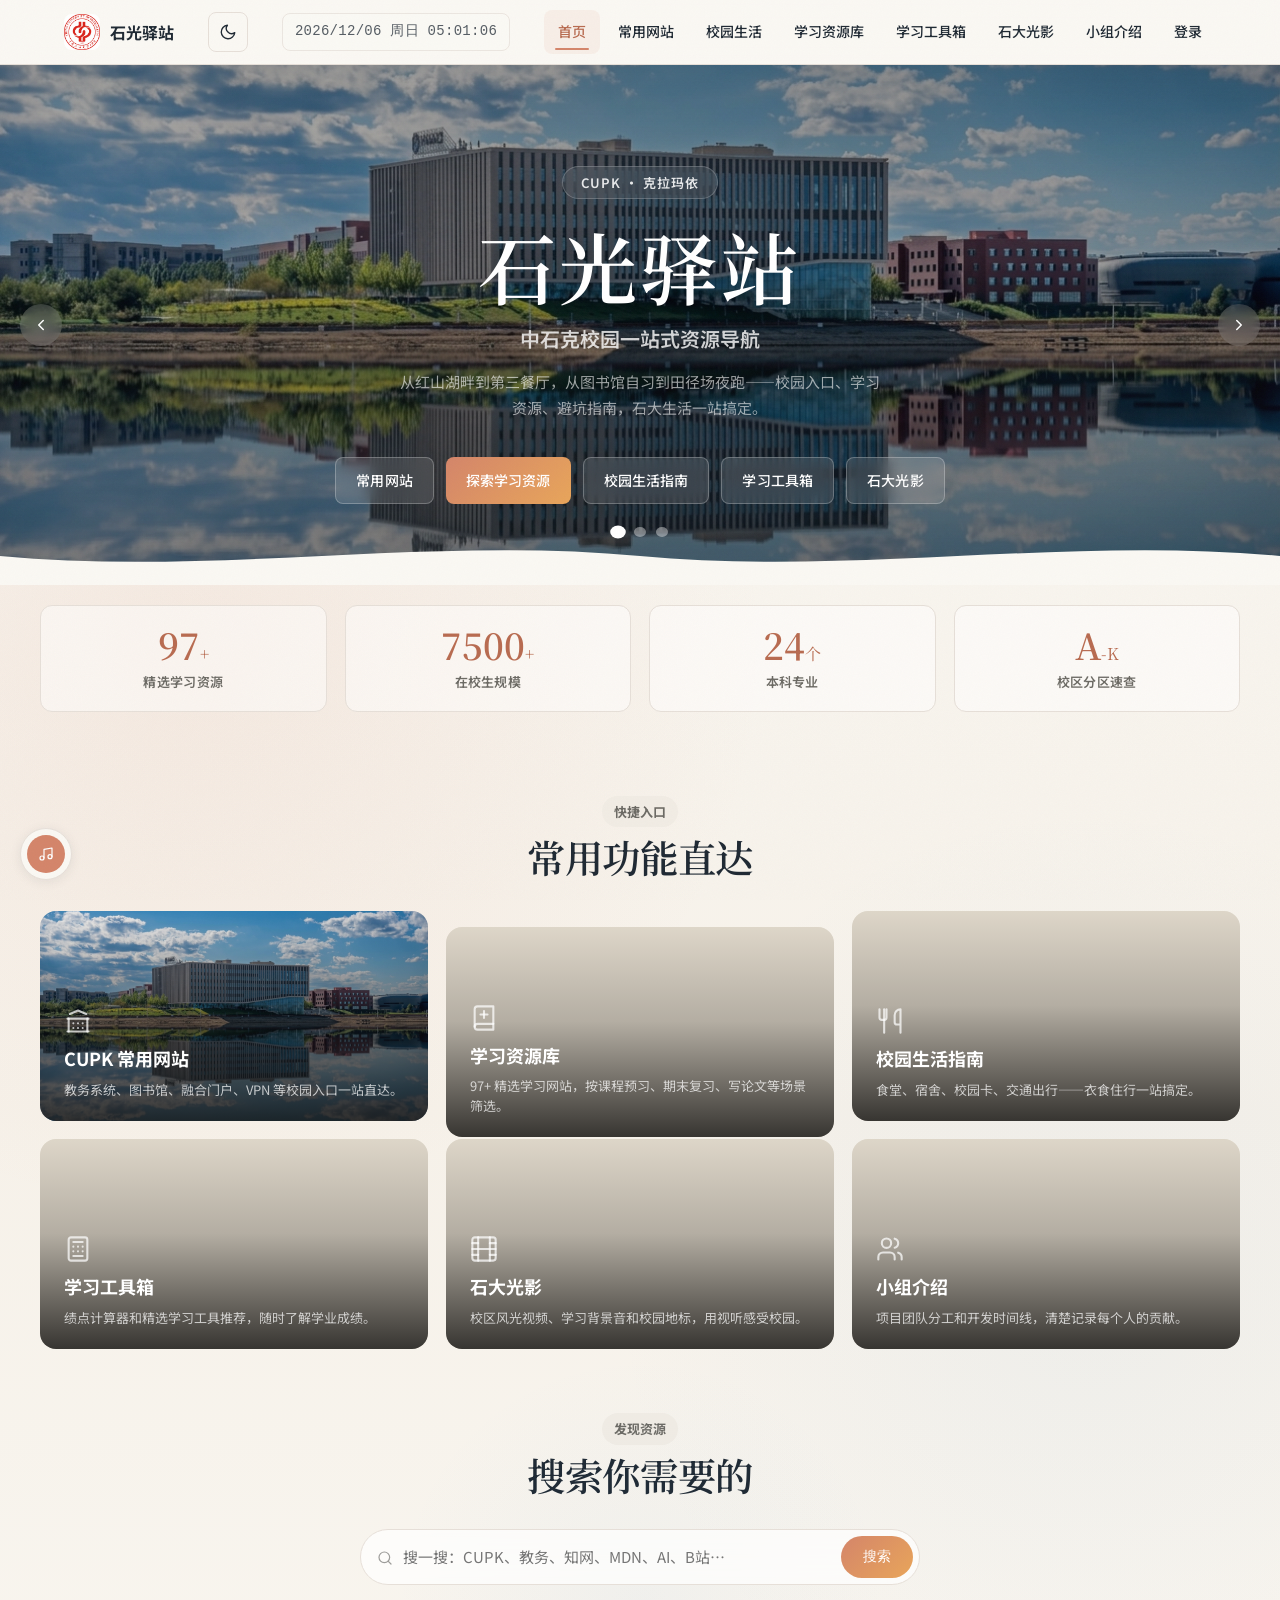
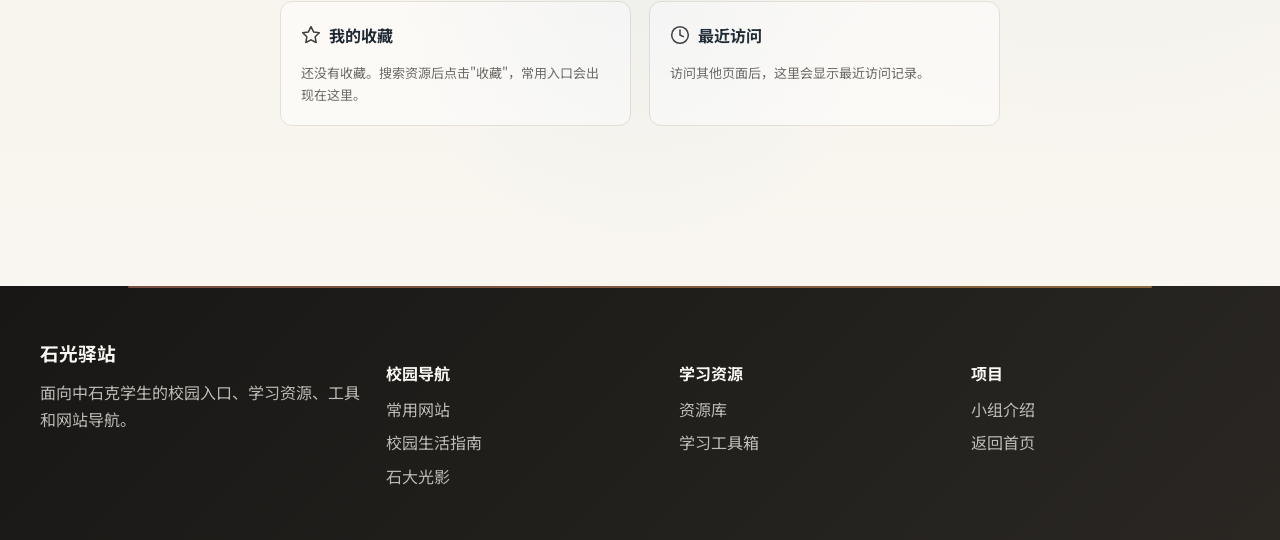
==== commit dd0ac21b: "feat: enhance team and tools pages with new features and styles - Added Google Fonts for improved ty" ====
--- a/index.html
+++ b/index.html
@@ -3,6 +3,9 @@
   <head>
     <meta charset="UTF-8" />
     <meta name="viewport" content="width=device-width, initial-scale=1.0" />
+    <link rel="preconnect" href="https://fonts.googleapis.com" />
+    <link rel="preconnect" href="https://fonts.gstatic.com" crossorigin />
+    <link rel="stylesheet" href="https://fonts.googleapis.com/css2?family=Noto+Serif+SC:wght@400;500;600;700&family=Noto+Sans+SC:wght@300;400;500;700&display=swap" />
     <meta
       name="description"
       content="石光驿站——中石克校园一站式资源导航，涵盖CUPK校园入口、学习资源、工具和网站导航。"
@@ -86,14 +89,14 @@
           id="heroPrev"
           aria-label="上一张"
         >
-          ◂
+          <svg class="svg-icon" width="18" height="18" aria-hidden="true"><use href="images/icons.svg#icon-chevron-left"/></svg>
         </button>
         <button
           class="hero-arrow hero-arrow-right"
           id="heroNext"
           aria-label="下一张"
         >
-          ▸
+          <svg class="svg-icon" width="18" height="18" aria-hidden="true"><use href="images/icons.svg#icon-chevron-right"/></svg>
         </button>
         <!-- 背景轮播圆点 -->
         <div class="hero-dots" id="heroDots"></div>
@@ -131,6 +134,66 @@
         </div>
       </section>
 
+      <!-- 快捷导航 -->
+      <section class="quick-nav">
+        <div class="container">
+          <div class="section-head">
+            <span class="eyebrow">快捷入口</span>
+            <h2 class="section-title">常用功能直达</h2>
+          </div>
+          <div class="quick-grid">
+            <a class="quick-card" href="cupk.html">
+              <div class="quick-card-bg img-cupk"></div>
+              <div class="quick-card-body">
+                <span class="quick-icon"><svg class="svg-icon svg-icon--lg" aria-hidden="true"><use href="images/icons.svg#icon-school"/></svg></span>
+                <strong>CUPK 常用网站</strong>
+                <span>教务系统、图书馆、融合门户、VPN 等校园入口一站直达。</span>
+              </div>
+            </a>
+            <a class="quick-card" href="websites.html">
+              <div class="quick-card-bg"></div>
+              <div class="quick-card-body">
+                <span class="quick-icon"><svg class="svg-icon svg-icon--lg" aria-hidden="true"><use href="images/icons.svg#icon-book"/></svg></span>
+                <strong>学习资源库</strong>
+                <span>97+ 精选学习网站，按课程预习、期末复习、写论文等场景筛选。</span>
+              </div>
+            </a>
+            <a class="quick-card" href="campus.html">
+              <div class="quick-card-bg"></div>
+              <div class="quick-card-body">
+                <span class="quick-icon"><svg class="svg-icon svg-icon--lg" aria-hidden="true"><use href="images/icons.svg#icon-utensils"/></svg></span>
+                <strong>校园生活指南</strong>
+                <span>食堂、宿舍、校园卡、交通出行——衣食住行一站搞定。</span>
+              </div>
+            </a>
+            <a class="quick-card" href="tools.html">
+              <div class="quick-card-bg"></div>
+              <div class="quick-card-body">
+                <span class="quick-icon"><svg class="svg-icon svg-icon--lg" aria-hidden="true"><use href="images/icons.svg#icon-calculator"/></svg></span>
+                <strong>学习工具箱</strong>
+                <span>绩点计算器和精选学习工具推荐，随时了解学业成绩。</span>
+              </div>
+            </a>
+            <a class="quick-card" href="media.html">
+              <div class="quick-card-bg"></div>
+              <div class="quick-card-body">
+                <span class="quick-icon"><svg class="svg-icon svg-icon--lg" aria-hidden="true"><use href="images/icons.svg#icon-film"/></svg></span>
+                <strong>石大光影</strong>
+                <span>校区风光视频、学习背景音和校园地标，用视听感受校园。</span>
+              </div>
+            </a>
+            <a class="quick-card" href="team.html">
+              <div class="quick-card-bg"></div>
+              <div class="quick-card-body">
+                <span class="quick-icon"><svg class="svg-icon svg-icon--lg" aria-hidden="true"><use href="images/icons.svg#icon-users"/></svg></span>
+                <strong>小组介绍</strong>
+                <span>项目团队分工和开发时间线，清楚记录每个人的贡献。</span>
+              </div>
+            </a>
+          </div>
+        </div>
+      </section>
+
       <!-- 搜索 + 收藏/最近 -->
       <section class="discover">
         <div class="container">
@@ -139,7 +202,7 @@
             <h2 class="section-title">搜索你需要的</h2>
           </div>
           <div class="search-bar">
-            <span class="search-icon">🔍</span>
+            <span class="search-icon"><svg class="svg-icon" width="18" height="18" aria-hidden="true"><use href="images/icons.svg#icon-search"/></svg></span>
             <input
               id="homeSearch"
               type="search"
@@ -155,14 +218,14 @@
           <div class="panels">
             <div class="panel">
               <div class="panel-head">
-                <span class="panel-icon">⭐</span>
+                <span class="panel-icon"><svg class="svg-icon svg-icon--md" aria-hidden="true"><use href="images/icons.svg#icon-star"/></svg></span>
                 <h3>我的收藏</h3>
               </div>
               <div id="favoritesPanel"></div>
             </div>
             <div class="panel">
               <div class="panel-head">
-                <span class="panel-icon">🕐</span>
+                <span class="panel-icon"><svg class="svg-icon svg-icon--md" aria-hidden="true"><use href="images/icons.svg#icon-clock"/></svg></span>
                 <h3>最近访问</h3>
               </div>
               <div id="recentPanel"></div>
@@ -179,19 +242,16 @@
           <p>面向中石克学生的校园入口、学习资源、工具和网站导航。</p>
         </div>
         <div>
-          <h4>资源</h4>
-          <a href="websites.html">学习资源库</a
-          ><a href="cupk.html">CUPK 校园入口</a>
-        </div>
-        <div>
-          <h4>分类</h4>
-          <a href="websites.html">课程平台</a
-          ><a href="websites.html">论文检索</a
-          ><a href="websites.html">编程文档</a>
+          <h4>校园导航</h4>
+          <a href="cupk.html">常用网站</a><a href="campus.html">校园生活指南</a><a href="media.html">石大光影</a>
+        </div>
+        <div>
+          <h4>学习资源</h4>
+          <a href="websites.html">资源库</a><a href="tools.html">学习工具箱</a>
         </div>
         <div>
           <h4>项目</h4>
-          <a href="team.html">小组介绍</a>
+          <a href="team.html">小组介绍</a><a href="index.html">返回首页</a>
         </div>
       </div>
     </footer>
--- a/css/common.css
+++ b/css/common.css
@@ -1,3 +1,4 @@
+/* Google Fonts 通过各页面 <link rel="preload"> 加载，此处仅保留 fallback */
 :root {
     /* 暖色编辑感配色，结合浅色学习卡片和深色功能区。 */
     --canvas: #faf8f3;
@@ -8,25 +9,46 @@
     --body: #3d3d3a;
     --muted: #6c6a64;
     --line: #e6dfd8;
-    --blue: #2563eb;
-    --blue-dark: #1d4ed8;
-    --coral: #cc785c;
-    --coral-dark: #a9583e;
+    --blue: #5b9bd5;
+    --blue-dark: #3a7cc0;
+    --coral: #d4856a;
+    --coral-dark: #b86b50;
+    --coral-light: #e8a55a;
     --dark: #181715;
     --dark-card: #252320;
     --dark-soft: #2f2c28;
     --on-dark: #faf8f3;
     --success: #4e9f7a;
     --warning: #d4a017;
+    --gradient-coral: linear-gradient(135deg, #d4856a, #e8a55a);
+    --gradient-blue: linear-gradient(135deg, #5b9bd5, #7ec8e3);
+    --gradient-dark: linear-gradient(135deg, #181715, #2a2723);
+    --font-display: "Noto Serif SC", Georgia, "Times New Roman", SimSun, serif;
+    --font-body: "Noto Sans SC", -apple-system, BlinkMacSystemFont, "Segoe UI", sans-serif;
+    --font-code: "JetBrains Mono", Consolas, monospace;
     --radius-sm: 6px;
     --radius-md: 8px;
     --radius-lg: 12px;
     --radius-xl: 16px;
     --shadow-soft: 0 12px 30px rgba(31, 41, 51, 0.08);
+    --shadow-hover: 0 20px 48px rgba(204, 120, 92, 0.14);
 }
 
 * {
     box-sizing: border-box;
+}
+
+/* 屏幕阅读器专用：视觉隐藏但可被读屏访问 */
+.sr-only {
+    position: absolute;
+    width: 1px;
+    height: 1px;
+    padding: 0;
+    margin: -1px;
+    overflow: hidden;
+    clip: rect(0, 0, 0, 0);
+    white-space: nowrap;
+    border: 0;
 }
 
 /* 焦点指示：键盘用户能看见当前焦点 */
@@ -64,11 +86,14 @@
 body {
     margin: 0;
     background:
-        radial-gradient(circle at top left, rgba(204, 120, 92, 0.12), transparent 32rem),
+        radial-gradient(circle at 15% 30%, rgba(212, 133, 106, 0.10), transparent 36rem),
+        radial-gradient(circle at 85% 60%, rgba(91, 155, 213, 0.06), transparent 30rem),
         linear-gradient(180deg, #faf8f3 0%, #f6f1e9 52%, #faf8f3 100%);
     color: var(--body);
-    font-family: "Microsoft YaHei", "PingFang SC", Arial, sans-serif;
+    font-family: var(--font-body);
     line-height: 1.65;
+    -webkit-font-smoothing: antialiased;
+    -moz-osx-font-smoothing: grayscale;
 }
 
 a {
@@ -82,10 +107,23 @@
     display: block;
 }
 
-/* 滚动入场动画：元素进入视口时淡入上移（transition 由 * 选择器统一提供） */
+/* 噪点纹理覆盖层，增加画面质感 */
+body::after {
+    content: '';
+    position: fixed;
+    inset: 0;
+    pointer-events: none;
+    z-index: 9999;
+    opacity: 0.025;
+    background-image: url("data:image/svg+xml,%3Csvg viewBox='0 0 256 256' xmlns='http://www.w3.org/2000/svg'%3E%3Cfilter id='n'%3E%3CfeTurbulence type='fractalNoise' baseFrequency='0.9' numOctaves='4' stitchTiles='stitch'/%3E%3C/filter%3E%3Crect width='100%25' height='100%25' filter='url(%23n)' opacity='1'/%3E%3C/svg%3E");
+    background-repeat: repeat;
+    background-size: 256px 256px;
+}
+
+/* 滚动入场动画：元素进入视口时淡入上移 */
 .fade-up {
     opacity: 0;
-    transform: translateY(28px);
+    transform: translateY(32px);
 }
 
 .fade-up-visible {
@@ -93,25 +131,7 @@
     transform: translateY(0);
 }
 
-/* 为网格子元素添加依次延迟，产生波浪效果 */
-@media (prefers-reduced-motion: no-preference) {
-    .grid.cols-2 > .fade-up:nth-child(2),
-    .grid.cols-3 > .fade-up:nth-child(2),
-    .grid.cols-4 > .fade-up:nth-child(2),
-    .campus-card-grid > .fade-up:nth-child(2),
-    .media-gallery-grid > .fade-up:nth-child(2) { transition-delay: 0.08s; }
-
-    .grid.cols-2 > .fade-up:nth-child(3),
-    .grid.cols-3 > .fade-up:nth-child(3),
-    .grid.cols-4 > .fade-up:nth-child(3),
-    .campus-card-grid > .fade-up:nth-child(3),
-    .media-gallery-grid > .fade-up:nth-child(3) { transition-delay: 0.16s; }
-
-    .grid.cols-3 > .fade-up:nth-child(4),
-    .grid.cols-4 > .fade-up:nth-child(4),
-    .campus-card-grid > .fade-up:nth-child(4),
-    .media-gallery-grid > .fade-up:nth-child(4) { transition-delay: 0.24s; }
-}
+/* 滚动动画延迟由 common.js 动态分配 */
 
 /* 尊重用户减少动画偏好：取消入场动画，保留颜色过渡 */
 @media (prefers-reduced-motion: reduce) {
@@ -127,8 +147,9 @@
     top: 0;
     z-index: 50;
     border-bottom: 1px solid var(--line);
-    background: rgba(250, 248, 243, 0.94);
-    backdrop-filter: blur(12px);
+    background: rgba(250, 248, 243, 0.88);
+    -webkit-backdrop-filter: blur(16px) saturate(1.2);
+    backdrop-filter: blur(16px) saturate(1.2);
 }
 
 .nav-wrap {
@@ -158,6 +179,19 @@
     object-fit: contain;
     flex-shrink: 0;
 }
+
+/* SVG 图标通用类 */
+.svg-icon {
+    width: 1em;
+    height: 1em;
+    display: inline-block;
+    vertical-align: -0.125em;
+    flex-shrink: 0;
+}
+.svg-icon--sm  { font-size: 16px; }
+.svg-icon--md  { font-size: 20px; }
+.svg-icon--lg  { font-size: 28px; }
+.svg-icon--xl  { font-size: 36px; }
 
 .nav-toggle {
     display: none;
@@ -182,16 +216,37 @@
     color: var(--ink);
     font: inherit;
     font-size: 14px;
-    font-weight: 600;
+    font-weight: 500;
     padding: 10px 14px;
     border-radius: var(--radius-md);
     cursor: pointer;
     white-space: nowrap;
+    position: relative;
+    transition: color 0.2s ease, background 0.2s ease;
+}
+
+.nav-link::after {
+    content: '';
+    position: absolute;
+    bottom: 4px;
+    left: 50%;
+    width: 0;
+    height: 2px;
+    background: var(--coral);
+    border-radius: 1px;
+    transition: width 0.25s ease, left 0.25s ease;
+}
+
+.nav-link:hover::after,
+.nav-link.active::after {
+    width: 60%;
+    left: 20%;
 }
 
 .nav-link:hover,
 .nav-link.active {
-    background: var(--surface);
+    color: var(--coral-dark);
+    background: rgba(212, 133, 106, 0.08);
 }
 
 .container {
@@ -230,6 +285,30 @@
     font-weight: 700;
 }
 
+/* 面包屑导航 */
+.breadcrumb {
+    display: flex;
+    align-items: center;
+    gap: 8px;
+    margin-bottom: 18px;
+    font-size: 14px;
+    color: var(--muted);
+}
+.breadcrumb a {
+    color: var(--blue-dark);
+    font-weight: 500;
+    transition: color 0.2s ease;
+}
+.breadcrumb a:hover {
+    color: var(--coral-dark);
+    text-decoration: underline;
+}
+.breadcrumb .breadcrumb-sep {
+    color: var(--line);
+    -webkit-user-select: none;
+    user-select: none;
+}
+
 h1,
 h2,
 h3,
@@ -240,31 +319,32 @@
 .display-title {
     margin: 18px 0;
     color: var(--ink);
-    font-family: Georgia, "Times New Roman", SimSun, serif;
+    font-family: var(--font-display);
     font-size: clamp(40px, 6vw, 70px);
-    font-weight: 500;
-    line-height: 1.15;
-    letter-spacing: 0;
-    text-wrap: balance;
+    font-weight: 600;
+    line-height: 1.12;
+    letter-spacing: -0.02em;
 }
 
 .page-title {
     max-width: 780px;
     margin: 16px 0 14px;
     color: var(--ink);
-    font-family: Georgia, "Times New Roman", SimSun, serif;
+    font-family: var(--font-display);
     font-size: clamp(34px, 5vw, 56px);
-    font-weight: 500;
+    font-weight: 600;
     line-height: 1.08;
+    letter-spacing: -0.015em;
 }
 
 .section-title {
     margin-bottom: 14px;
     color: var(--ink);
-    font-family: Georgia, "Times New Roman", SimSun, serif;
+    font-family: var(--font-display);
     font-size: clamp(28px, 3vw, 42px);
-    font-weight: 500;
+    font-weight: 600;
     line-height: 1.15;
+    letter-spacing: -0.01em;
 }
 
 .lead {
@@ -285,35 +365,45 @@
     align-items: center;
     justify-content: center;
     min-height: 42px;
-    padding: 11px 18px;
+    padding: 11px 20px;
     border-radius: var(--radius-md);
     border: 1px solid transparent;
     font-size: 14px;
-    font-weight: 700;
+    font-weight: 500;
     cursor: pointer;
-    transition: transform 0.18s ease, background 0.18s ease, border-color 0.18s ease;
+    transition: transform 0.2s ease, background 0.2s ease, border-color 0.2s ease, box-shadow 0.2s ease;
+    letter-spacing: 0.01em;
 }
 
 .button:hover {
-    transform: translateY(-1px);
+    transform: translateY(-2px);
+    box-shadow: 0 6px 20px rgba(212, 133, 106, 0.2);
+}
+
+.button:active {
+    transform: translateY(0) scale(0.97);
+    box-shadow: none;
+    transition-duration: 0.08s;
 }
 
 .button.primary {
-    background: var(--coral);
+    background: var(--gradient-coral);
     color: white;
+    border: none;
 }
 
 .button.primary:hover {
-    background: var(--coral-dark);
+    box-shadow: 0 8px 24px rgba(212, 133, 106, 0.3);
 }
 
 .button.blue {
-    background: var(--blue);
+    background: var(--gradient-blue);
     color: white;
+    border: none;
 }
 
 .button.blue:hover {
-    background: var(--blue-dark);
+    box-shadow: 0 8px 24px rgba(91, 155, 213, 0.3);
 }
 
 .button.secondary {
@@ -322,9 +412,18 @@
     color: var(--ink);
 }
 
+.button.secondary:hover {
+    border-color: var(--coral);
+    background: rgba(212, 133, 106, 0.06);
+}
+
 .button.dark {
-    background: var(--dark-card);
+    background: var(--gradient-dark);
     color: var(--on-dark);
+}
+
+.button.dark:hover {
+    box-shadow: 0 8px 24px rgba(0, 0, 0, 0.25);
 }
 
 .visual-card {
@@ -333,6 +432,12 @@
     border-radius: var(--radius-xl);
     padding: 18px;
     box-shadow: var(--shadow-soft);
+    transition: transform 0.25s ease, box-shadow 0.25s ease;
+}
+
+.visual-card:hover {
+    transform: translateY(-3px);
+    box-shadow: var(--shadow-hover);
 }
 
 .visual-card.dark {
@@ -368,14 +473,32 @@
     border: 1px solid var(--line);
     border-radius: var(--radius-lg);
     padding: 24px;
-    transition: transform 0.18s ease, border-color 0.18s ease, background 0.18s ease;
+    position: relative;
+    transition: transform 0.25s ease, border-color 0.25s ease, background 0.25s ease, box-shadow 0.25s ease;
+}
+
+.card::before {
+    content: '';
+    position: absolute;
+    inset: -1px;
+    border-radius: inherit;
+    background: linear-gradient(135deg, rgba(212, 133, 106, 0.15), rgba(91, 155, 213, 0.1));
+    z-index: -1;
+    opacity: 0;
+    transition: opacity 0.3s ease;
 }
 
 a.card:hover,
 .resource-card:hover {
-    transform: translateY(-2px);
-    border-color: rgba(204, 120, 92, 0.32);
-    background: #ebe3d7;
+    transform: translateY(-4px);
+    border-color: rgba(212, 133, 106, 0.35);
+    background: #efe7db;
+    box-shadow: var(--shadow-hover);
+}
+
+a.card:hover::before,
+.resource-card:hover::before {
+    opacity: 1;
 }
 
 .card.white {
@@ -415,13 +538,22 @@
     display: inline-flex;
     align-items: center;
     min-height: 28px;
-    padding: 4px 10px;
+    padding: 4px 12px;
     border-radius: 999px;
-    background: rgba(255, 255, 255, 0.55);
-    border: 1px solid var(--line);
+    background: rgba(255, 255, 255, 0.6);
+    border: 1px solid rgba(212, 133, 106, 0.12);
     color: var(--muted);
     font-size: 13px;
-    font-weight: 700;
+    font-weight: 600;
+    -webkit-backdrop-filter: blur(6px);
+    backdrop-filter: blur(6px);
+    transition: background 0.2s ease, border-color 0.2s ease, transform 0.2s ease;
+}
+
+.tag:hover {
+    background: rgba(212, 133, 106, 0.1);
+    border-color: rgba(212, 133, 106, 0.25);
+    transform: translateY(-1px);
 }
 
 .meta-line {
@@ -467,10 +599,24 @@
 
 .panel-dark {
     /* 深色功能区用于 AI 助手、代码模板和重点交互模块。 */
-    background: var(--dark);
+    background: var(--gradient-dark);
     color: var(--on-dark);
     border-radius: var(--radius-xl);
     padding: 30px;
+    position: relative;
+    overflow: hidden;
+}
+
+.panel-dark::before {
+    content: '';
+    position: absolute;
+    top: -50%;
+    right: -30%;
+    width: 300px;
+    height: 300px;
+    border-radius: 50%;
+    background: radial-gradient(circle, rgba(212, 133, 106, 0.08), transparent 70%);
+    pointer-events: none;
 }
 
 .panel-dark h2,
@@ -484,9 +630,22 @@
     border-radius: var(--radius-lg);
     background: var(--dark-card);
     color: var(--on-dark);
-    font-family: "JetBrains Mono", Consolas, monospace;
+    font-family: var(--font-code);
     font-size: 14px;
     line-height: 1.65;
+    position: relative;
+}
+
+.code-block::before {
+    content: '';
+    position: absolute;
+    top: 14px;
+    left: 14px;
+    width: 8px;
+    height: 8px;
+    border-radius: 50%;
+    background: var(--coral);
+    box-shadow: 16px 0 0 var(--blue), 32px 0 0 var(--success);
 }
 
 .form-field {
@@ -512,6 +671,7 @@
     font: inherit;
     padding: 11px 12px;
     outline: none;
+    transition: border-color 0.2s ease, box-shadow 0.2s ease, background 0.2s ease;
 }
 
 textarea {
@@ -523,7 +683,8 @@
 select:focus,
 textarea:focus {
     border-color: var(--coral);
-    box-shadow: 0 0 0 3px rgba(204, 120, 92, 0.16);
+    box-shadow: 0 0 0 3px rgba(212, 133, 106, 0.15);
+    background: rgba(255, 255, 255, 0.9);
 }
 
 .tabs,
@@ -552,20 +713,46 @@
     background: var(--ink);
     color: var(--on-dark);
     border-color: var(--ink);
+    box-shadow: 0 2px 8px rgba(31, 41, 51, 0.12);
 }
 
 .notice {
-    padding: 16px;
+    padding: 16px 20px;
     border-left: 4px solid var(--coral);
     border-radius: var(--radius-md);
-    background: rgba(204, 120, 92, 0.12);
+    background: rgba(212, 133, 106, 0.08);
+    position: relative;
+}
+
+.notice::after {
+    content: '';
+    position: absolute;
+    top: 0;
+    left: -4px;
+    width: 4px;
+    height: 100%;
+    background: var(--gradient-coral);
+    border-radius: 4px 0 0 4px;
 }
 
 .site-footer {
-    margin-top: 60px;
-    padding: 44px 0;
-    background: var(--dark);
+    margin-top: 80px;
+    padding: 52px 0 44px;
+    background: var(--gradient-dark);
     color: rgba(250, 248, 243, 0.72);
+    position: relative;
+}
+
+.site-footer::before {
+    content: '';
+    position: absolute;
+    top: 0;
+    left: 10%;
+    right: 10%;
+    height: 2px;
+    background: var(--gradient-coral);
+    border-radius: 1px;
+    opacity: 0.5;
 }
 
 .footer-grid {
@@ -594,16 +781,28 @@
     height: 42px;
     border: 0;
     border-radius: 999px;
-    background: var(--coral);
+    background: var(--gradient-coral);
     color: white;
     font-size: 18px;
     cursor: pointer;
     display: none;
-    box-shadow: var(--shadow-soft);
+    box-shadow: 0 4px 16px rgba(212, 133, 106, 0.3);
+    transition: transform 0.2s ease, box-shadow 0.2s ease;
 }
 
 .back-top.show {
-    display: block;
+    display: grid;
+    place-items: center;
+    animation: fadeInUp 0.4s ease-out;
+}
+
+.back-top:hover {
+    transform: translateY(-3px);
+    box-shadow: 0 8px 24px rgba(212, 133, 106, 0.4);
+}
+
+.back-top:active {
+    transform: translateY(0) scale(0.92);
 }
 
 @media (max-width: 920px) {
@@ -616,7 +815,7 @@
         left: 16px;
         right: 16px;
         top: 72px;
-        display: none;
+        display: flex;
         padding: 12px;
         border: 1px solid var(--line);
         border-radius: var(--radius-lg);
@@ -624,10 +823,16 @@
         box-shadow: var(--shadow-soft);
         align-items: stretch;
         flex-direction: column;
+        opacity: 0;
+        transform: translateY(-12px);
+        pointer-events: none;
+        transition: opacity 0.25s ease, transform 0.25s ease;
     }
 
     .site-nav.open {
-        display: flex;
+        opacity: 1;
+        transform: translateY(0);
+        pointer-events: auto;
     }
 
     .nav-link {
@@ -660,12 +865,13 @@
     display: flex;
     align-items: center;
     justify-content: center;
-    transition: background 0.18s ease, border-color 0.18s ease;
+    transition: background 0.2s ease, border-color 0.2s ease, transform 0.2s ease;
 }
 
 .theme-toggle:hover {
     background: var(--surface);
     border-color: var(--coral);
+    transform: rotate(20deg);
 }
 
 .nav-clock {
@@ -683,6 +889,56 @@
     letter-spacing: 0.02em;
 }
 
+/* ================================================================
+   装饰性 section 标题（左侧彩色短线）
+   ================================================================ */
+.section-title-decorated {
+    display: flex;
+    align-items: center;
+    gap: 14px;
+}
+
+.section-title-decorated::before {
+    content: '';
+    display: inline-block;
+    width: 36px;
+    height: 3px;
+    background: var(--gradient-coral);
+    border-radius: 2px;
+    flex-shrink: 0;
+}
+
+/* 页面入场动画 */
+@keyframes fadeInUp {
+    from {
+        opacity: 0;
+        transform: translateY(24px);
+    }
+    to {
+        opacity: 1;
+        transform: translateY(0);
+    }
+}
+
+@keyframes fadeIn {
+    from { opacity: 0; }
+    to { opacity: 1; }
+}
+
+@keyframes slideInLeft {
+    from {
+        opacity: 0;
+        transform: translateX(-20px);
+    }
+    to {
+        opacity: 1;
+        transform: translateX(0);
+    }
+}
+
+/* ================================================================
+   暗色模式
+   ================================================================ */
 [data-theme="dark"] {
     --canvas: #1c1b18;
     --surface: #292824;
@@ -692,18 +948,24 @@
     --body: #c4bfb4;
     --muted: #908b82;
     --line: #3e3a33;
-    --blue: #6aa8ff;
-    --blue-dark: #4a8ae8;
+    --blue: #7ec8e3;
+    --blue-dark: #5bb5d5;
+    --coral: #e8a080;
     --coral-dark: #d4856a;
     --shadow-soft: 0 12px 30px rgba(0,0,0,0.35);
+    --shadow-hover: 0 20px 48px rgba(0,0,0,0.4);
 }
 
 [data-theme="dark"] body {
     background: var(--canvas);
 }
 
+[data-theme="dark"] body::after {
+    opacity: 0.015;
+}
+
 [data-theme="dark"] .site-header {
-    background: rgba(28,27,24,0.94);
+    background: rgba(28,27,24,0.9);
     border-color: var(--line);
 }
 
@@ -737,7 +999,12 @@
 
 [data-theme="dark"] .nav-link:hover,
 [data-theme="dark"] .nav-link.active {
-    background: var(--surface-strong);
+    background: rgba(232, 160, 128, 0.1);
+    color: var(--coral);
+}
+
+[data-theme="dark"] .nav-link::after {
+    background: var(--coral);
 }
 
 [data-theme="dark"] input,
@@ -762,7 +1029,12 @@
 [data-theme="dark"] .check-row,
 [data-theme="dark"] .topic-link-list a {
     background: var(--surface-strong);
-    border-color: var(--line);
+    border-color: rgba(232, 160, 128, 0.1);
+}
+
+[data-theme="dark"] .tag:hover {
+    background: rgba(232, 160, 128, 0.12);
+    border-color: rgba(232, 160, 128, 0.25);
 }
 
 [data-theme="dark"] .tag.blue {
@@ -850,13 +1122,30 @@
     border-color: var(--line);
 }
 
+[data-theme="dark"] .button.secondary:hover {
+    border-color: var(--coral);
+    background: rgba(232, 160, 128, 0.08);
+}
+
 [data-theme="dark"] .button.dark {
     background: #111;
+}
+
+[data-theme="dark"] .button.primary {
+    box-shadow: 0 4px 16px rgba(232, 160, 128, 0.2);
+}
+
+[data-theme="dark"] .button.primary:hover {
+    box-shadow: 0 8px 24px rgba(232, 160, 128, 0.3);
 }
 
 [data-theme="dark"] .panel-dark {
     background: #111;
     border-color: var(--line);
+}
+
+[data-theme="dark"] .panel-dark::before {
+    background: radial-gradient(circle, rgba(232, 160, 128, 0.06), transparent 70%);
 }
 
 [data-theme="dark"] .code-block {
@@ -1001,13 +1290,34 @@
     border: 0;
 }
 
+.mp-volume {
+    width: 48px;
+    height: 3px;
+    -webkit-appearance: none;
+    appearance: none;
+    background: var(--line);
+    border-radius: 2px;
+    cursor: pointer;
+    outline: none;
+    flex-shrink: 0;
+}
+.mp-volume::-webkit-slider-thumb {
+    -webkit-appearance: none;
+    width: 10px;
+    height: 10px;
+    border-radius: 50%;
+    background: var(--blue);
+    cursor: pointer;
+    border: 0;
+}
+
 .mp-time {
-    font-size: 10px;
+    font-size: 12px;
     color: var(--muted);
     white-space: nowrap;
     flex-shrink: 0;
     font-variant-numeric: tabular-nums;
-    min-width: 56px;
+    min-width: 62px;
     text-align: right;
 }
 
@@ -1071,3 +1381,42 @@
         padding: 20px;
     }
 }
+
+/* ================================================================
+   暗色模式 —— 媒体页面组件补全
+   ================================================================ */
+[data-theme="dark"] .media-hero {
+    background: #111;
+}
+
+[data-theme="dark"] .landmark-card.lake .landmark-card-bg {
+    background: linear-gradient(135deg, #1a4a6e, #0e2d40);
+}
+[data-theme="dark"] .landmark-card.library .landmark-card-bg {
+    background: linear-gradient(135deg, #5a3a22, #302012);
+}
+[data-theme="dark"] .landmark-card.teaching .landmark-card-bg {
+    background: linear-gradient(135deg, #2d4228, #1a2a16);
+}
+[data-theme="dark"] .landmark-card.stadium .landmark-card-bg {
+    background: linear-gradient(135deg, #4a2a3a, #2a1820);
+}
+
+[data-theme="dark"] .audio-track-icon.coral {
+    background: linear-gradient(135deg, #c07060, #a05848);
+}
+[data-theme="dark"] .audio-track-icon.blue {
+    background: linear-gradient(135deg, #4a8ab8, #3a7098);
+}
+
+[data-theme="dark"] .bilibili-icon {
+    background: linear-gradient(135deg, #c07060, #a05848);
+}
+
+[data-theme="dark"] .video-placeholder {
+    background: #111;
+}
+
+[data-theme="dark"] .video-info-card {
+    background: var(--surface);
+}
--- a/css/index.css
+++ b/css/index.css
@@ -63,32 +63,34 @@
   z-index: 2;
   max-width: 680px;
   padding: 0 24px;
+  animation: fadeInUp 0.8s ease-out;
 }
 
 .hero-badge {
   display: inline-block;
-  padding: 5px 16px;
-  border: 1px solid rgba(255,255,255,0.25);
+  padding: 5px 18px;
+  border: 1px solid rgba(255,255,255,0.2);
   border-radius: 999px;
-  background: rgba(255,255,255,0.1);
-  color: rgba(255,255,255,0.85);
+  background: rgba(255,255,255,0.08);
+  color: rgba(255,255,255,0.88);
   font-size: 13px;
-  font-weight: 700;
-  letter-spacing: 0.06em;
-  -webkit-backdrop-filter: blur(10px);
-  backdrop-filter: blur(10px);
+  font-weight: 600;
+  letter-spacing: 0.08em;
+  -webkit-backdrop-filter: blur(12px);
+  backdrop-filter: blur(12px);
   margin-bottom: 24px;
+  animation: fadeIn 0.6s ease-out;
 }
 
 .hero-title {
   margin: 0 0 14px;
   color: #fff;
-  font-family: Georgia, "Times New Roman", SimSun, serif;
+  font-family: var(--font-display);
   font-size: clamp(46px, 8vw, 78px);
-  font-weight: 500;
-  line-height: 1.1;
-  letter-spacing: 0.05em;
-  text-shadow: 0 2px 20px rgba(0,0,0,0.3);
+  font-weight: 600;
+  line-height: 1.08;
+  letter-spacing: 0.04em;
+  text-shadow: 0 2px 24px rgba(0,0,0,0.35);
 }
 
 .hero-sub {
@@ -203,11 +205,18 @@
   border: 1px solid var(--line);
   border-radius: var(--radius-lg);
   background: rgba(255,255,255,0.46);
+  transition: transform 0.25s ease, border-color 0.25s ease, box-shadow 0.25s ease;
+}
+
+.stat-item:hover {
+  transform: translateY(-3px);
+  border-color: rgba(212, 133, 106, 0.3);
+  box-shadow: 0 8px 24px rgba(212, 133, 106, 0.1);
 }
 .stat-num {
   display: block;
   color: var(--coral-dark);
-  font-family: Georgia, "Times New Roman", SimSun, serif;
+  font-family: var(--font-display);
   font-size: 36px;
   font-weight: 600;
   line-height: 1.15;
@@ -215,10 +224,11 @@
 .stat-num span { font-size: 16px; font-weight: 400; }
 .stat-label {
   display: block;
-  margin-top: 4px;
+  margin-top: 6px;
   color: var(--muted);
   font-size: 13px;
-  font-weight: 700;
+  font-weight: 600;
+  letter-spacing: 0.02em;
 }
 
 /* ================================================================
@@ -228,20 +238,30 @@
 .quick-grid {
   display: grid;
   grid-template-columns: repeat(3, minmax(0, 1fr));
-  gap: 16px;
+  gap: 18px;
 }
 .quick-card {
   position: relative;
-  min-height: 200px;
+  min-height: 210px;
   border-radius: var(--radius-xl);
   overflow: hidden;
   display: flex;
   align-items: flex-end;
-  transition: transform 0.3s ease, box-shadow 0.3s ease;
-}
+  transition: transform 0.35s ease, box-shadow 0.35s ease;
+}
+
+/* 交错布局：中间卡片微微下沉 */
+.quick-card:nth-child(2) {
+  transform: translateY(16px);
+}
+
+.quick-card:nth-child(2):hover {
+  transform: translateY(12px);
+}
+
 .quick-card:hover {
-  transform: translateY(-4px);
-  box-shadow: 0 12px 36px rgba(31,41,51,0.12);
+  transform: translateY(-6px);
+  box-shadow: 0 16px 42px rgba(31,41,51,0.16);
 }
 .quick-card-bg {
   position: absolute;
@@ -251,12 +271,21 @@
   background-color: var(--surface-strong);
   transition: transform 0.4s ease;
 }
-.quick-card:hover .quick-card-bg { transform: scale(1.06); }
+.quick-card:hover .quick-card-bg { transform: scale(1.08); }
 .quick-card-bg::after {
   content: "";
   position: absolute;
   inset: 0;
-  background: linear-gradient(0deg, rgba(24,23,21,0.82) 0%, rgba(24,23,21,0.2) 60%, rgba(24,23,21,0.05) 100%);
+  background: linear-gradient(0deg, rgba(24,23,21,0.85) 0%, rgba(24,23,21,0.25) 55%, rgba(24,23,21,0.05) 100%);
+  transition: background 0.3s ease;
+}
+
+.quick-card:hover .quick-card-bg::after {
+  background: linear-gradient(0deg, rgba(24,23,21,0.78) 0%, rgba(212,133,106,0.15) 55%, rgba(24,23,21,0.05) 100%);
+}
+
+.quick-card-bg.img-cupk {
+  background-image: url('../images/cupk1.png');
 }
 .quick-card-body {
   position: relative;
@@ -274,7 +303,23 @@
 /* ================================================================
    搜索发现
    ================================================================ */
-.discover { padding: 0 0 80px; }
+.discover {
+  padding: 0 0 80px;
+  position: relative;
+}
+
+.discover::before {
+  content: '';
+  position: absolute;
+  top: -60px;
+  left: 50%;
+  transform: translateX(-50%);
+  width: 500px;
+  height: 500px;
+  border-radius: 50%;
+  background: radial-gradient(circle, rgba(91, 155, 213, 0.05), transparent 70%);
+  pointer-events: none;
+}
 .search-bar {
   display: grid;
   grid-template-columns: auto 1fr auto;
@@ -285,12 +330,15 @@
   padding: 6px 6px 6px 16px;
   border: 1px solid var(--line);
   border-radius: 999px;
-  background: var(--canvas);
-  transition: border-color 0.2s ease, box-shadow 0.2s ease;
+  background: rgba(255, 255, 255, 0.7);
+  -webkit-backdrop-filter: blur(16px);
+  backdrop-filter: blur(16px);
+  transition: border-color 0.25s ease, box-shadow 0.25s ease, background 0.25s ease;
 }
 .search-bar:focus-within {
   border-color: var(--coral);
-  box-shadow: 0 0 0 3px rgba(204,120,92,0.12);
+  box-shadow: 0 8px 32px rgba(212, 133, 106, 0.15);
+  background: rgba(255, 255, 255, 0.9);
 }
 .search-icon { font-size: 16px; line-height: 1; opacity: 0.5; }
 .search-bar input {
@@ -304,8 +352,12 @@
   margin: 0 auto 32px;
   padding: 18px;
   border-radius: var(--radius-lg);
-  background: var(--surface);
+  background: rgba(255, 255, 255, 0.85);
+  -webkit-backdrop-filter: blur(16px);
+  backdrop-filter: blur(16px);
   border: 1px solid var(--line);
+  box-shadow: 0 12px 36px rgba(31, 41, 51, 0.1);
+  animation: fadeInUp 0.3s ease-out;
 }
 .search-results.show { display: block; }
 .search-result-row {
@@ -333,6 +385,11 @@
   border: 1px solid var(--line);
   border-radius: var(--radius-lg);
   background: rgba(255,255,255,0.46);
+  transition: transform 0.2s ease, border-color 0.2s ease;
+}
+
+.panel:hover {
+  border-color: rgba(212, 133, 106, 0.2);
 }
 .panel-head { display: flex; align-items: center; gap: 8px; margin-bottom: 14px; }
 .panel-icon { font-size: 18px; line-height: 1; }
@@ -346,6 +403,10 @@
 .mini-resource span { display: block; color: var(--muted); font-size: 12px; font-weight: 700; }
 .mini-resource strong { color: var(--ink); font-size: 14px; }
 .empty-copy { margin: 0; color: var(--muted); font-size: 13px; }
+.search-more {
+  text-align: center;
+  padding: 12px 0 4px;
+}
 
 /* ================================================================
    暗色模式
@@ -354,11 +415,28 @@
   background: linear-gradient(180deg, rgba(0,0,0,0.7) 0%, rgba(0,0,0,0.45) 50%, rgba(0,0,0,0.75) 100%);
 }
 [data-theme="dark"] .stat-item { background: var(--surface); }
-[data-theme="dark"] .search-bar { background: var(--surface); }
-[data-theme="dark"] .search-results { background: var(--surface); }
+[data-theme="dark"] .stat-item:hover {
+  border-color: rgba(232, 160, 128, 0.25);
+  box-shadow: 0 8px 24px rgba(0, 0, 0, 0.2);
+}
+[data-theme="dark"] .search-bar {
+  background: rgba(41, 40, 36, 0.8);
+  border-color: var(--line);
+}
+[data-theme="dark"] .search-bar:focus-within {
+  background: rgba(41, 40, 36, 0.95);
+  box-shadow: 0 8px 32px rgba(0, 0, 0, 0.3);
+}
+[data-theme="dark"] .search-results {
+  background: rgba(41, 40, 36, 0.9);
+  box-shadow: 0 12px 36px rgba(0, 0, 0, 0.3);
+}
 [data-theme="dark"] .panel { background: var(--surface); }
 [data-theme="dark"] .mini-resource { background: var(--surface-strong); }
 [data-theme="dark"] .quick-card-bg { background-color: var(--surface); }
+[data-theme="dark"] .discover::before {
+  background: radial-gradient(circle, rgba(232, 160, 128, 0.04), transparent 70%);
+}
 
 /* ================================================================
    响应式
@@ -373,6 +451,8 @@
   .hero-title { font-size: 38px; }
   .quick-grid { grid-template-columns: 1fr; }
   .quick-card { min-height: 160px; }
+  .quick-card:nth-child(2) { transform: none; }
+  .quick-card:nth-child(2):hover { transform: translateY(-6px); }
   .stats-grid { grid-template-columns: repeat(2, 1fr); gap: 10px; }
   .stat-num { font-size: 28px; }
   .panels { grid-template-columns: 1fr; }
@@ -385,4 +465,5 @@
   .hero-arrow-right { right: 8px; }
   .hero-dots { bottom: 38px; }
   .hero-wave svg { height: 36px; }
-}
+  .discover::before { display: none; }
+}
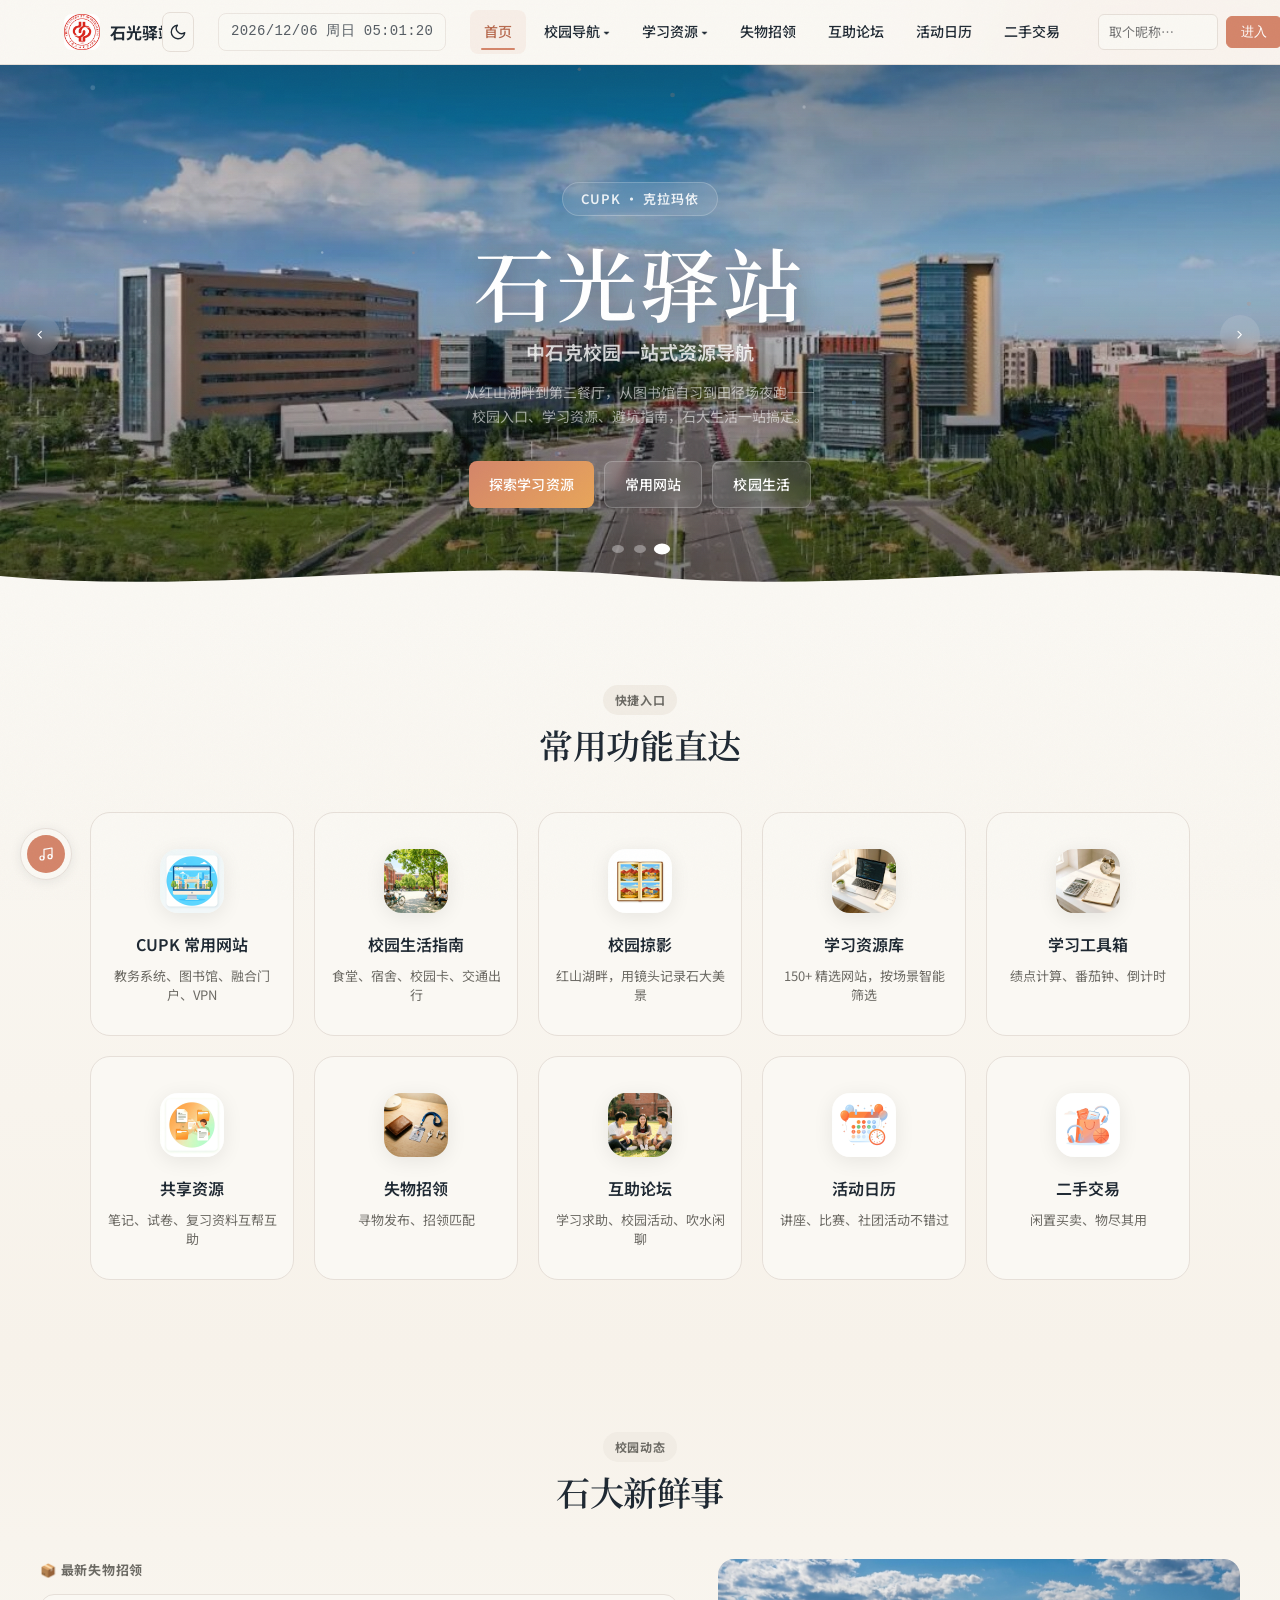
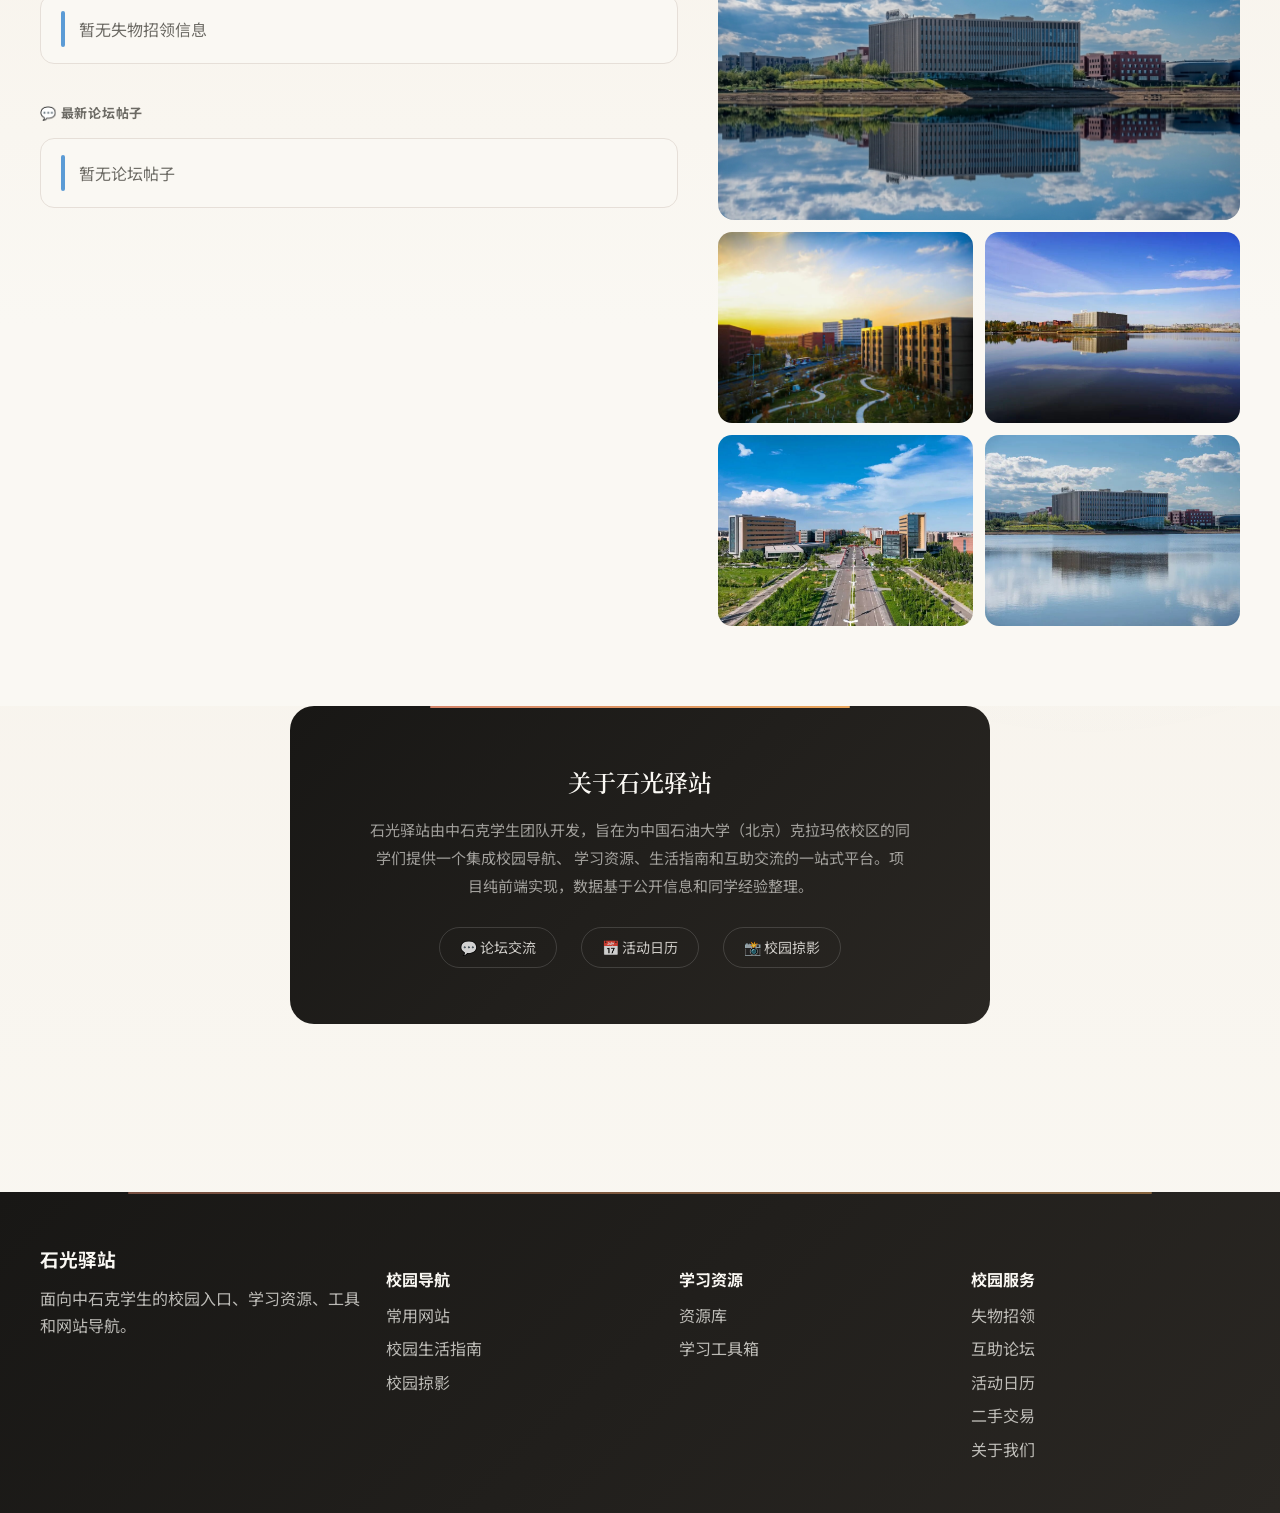
==== commit 3c8755cc: "feat: add new pages for lost and found, secondhand trading, and resource sharing - Created `lostfoun" ====
--- a/index.html
+++ b/index.html
@@ -1,56 +1,43 @@
-﻿<!doctype html>
+<!doctype html>
 <html lang="zh-CN">
   <head>
+    <!-- 页面元信息：字符编码、视口设置 -->
     <meta charset="UTF-8" />
     <meta name="viewport" content="width=device-width, initial-scale=1.0" />
+    <meta
+      name="theme-color"
+      content="#faf8f3"
+      media="(prefers-color-scheme: light)"
+    />
+    <meta
+      name="theme-color"
+      content="#1c1b18"
+      media="(prefers-color-scheme: dark)"
+    />
+    <!-- Google Fonts 预连接，提升字体加载速度 -->
     <link rel="preconnect" href="https://fonts.googleapis.com" />
     <link rel="preconnect" href="https://fonts.gstatic.com" crossorigin />
-    <link rel="stylesheet" href="https://fonts.googleapis.com/css2?family=Noto+Serif+SC:wght@400;500;600;700&family=Noto+Sans+SC:wght@300;400;500;700&display=swap" />
+    <link
+      rel="stylesheet"
+      href="https://fonts.googleapis.com/css2?family=Noto+Serif+SC:wght@400;500;600;700&family=Noto+Sans+SC:wght@300;400;500;700&display=swap"
+    />
     <meta
       name="description"
       content="石光驿站——中石克校园一站式资源导航，涵盖CUPK校园入口、学习资源、工具和网站导航。"
     />
+    <!-- 页面标题与图标 -->
     <title>石光驿站 - 中石克校园一站式资源导航</title>
+    <link rel="icon" type="image/jpeg" href="images/中国石油大学矢量标.jpg" />
+    <!-- 全局样式表 + 首页专用样式 -->
     <link rel="stylesheet" href="css/common.css" />
     <link rel="stylesheet" href="css/index.css" />
   </head>
   <body>
-    <header class="site-header">
-      <div class="nav-wrap">
-        <a class="brand" href="index.html">
-          <img
-            class="brand-mark"
-            src="images/中国石油大学矢量标.jpg"
-            alt="中国石油大学"
-          />石光驿站
-        </a>
-        <button class="nav-toggle" type="button" aria-label="打开导航">
-          ☰
-        </button>
-        <button
-          class="theme-toggle"
-          type="button"
-          aria-label="切换到暗色模式"
-          title="切换暗色模式"
-        >
-          ☾
-        </button>
-        <nav class="site-nav">
-          <a class="nav-link active" href="index.html">首页</a>
-          <a class="nav-link" href="cupk.html">常用网站</a>
-          <a class="nav-link" href="campus.html">校园生活</a>
-          <a class="nav-link" href="websites.html">学习资源库</a>
-          <a class="nav-link" href="tools.html">学习工具箱</a>
-          <a class="nav-link" href="media.html">石大光影</a>
-          <a class="nav-link" href="team.html">小组介绍</a>
-          <a class="nav-link" href="login.html">登录</a>
-        </nav>
-      </div>
-    </header>
-
-    <main>
-      <!-- Hero —— 背景图轮播 + 遮罩，文字固定不动 -->
-      <!-- 背景图占位：images/hero-bg-1.jpg ~ images/hero-bg-4.jpg，建议1920×1080 -->
+    <!-- ===== 动态导航栏（由 common.js 生成） ===== -->
+    <div id="siteHeader"></div>
+
+    <main id="main">
+      <!-- ===== HERO ===== -->
       <section class="hero" id="heroSection">
         <div class="hero-bg" id="heroBg">
           <div
@@ -65,41 +52,44 @@
             class="hero-bg-img"
             style="background-image: url(&quot;images/cupk4.jpg&quot;)"
           ></div>
-
           <div class="hero-overlay"></div>
         </div>
+        <!-- Hero 主体内容：徽章、标题、描述、行动按钮 -->
         <div class="hero-body">
           <span class="hero-badge">CUPK · 克拉玛依</span>
           <h1 class="hero-title">石光驿站</h1>
           <p class="hero-sub">中石克校园一站式资源导航</p>
           <p class="hero-desc">
-            从红山湖畔到第三餐厅，从图书馆自习到田径场夜跑——校园入口、学习资源、避坑指南，石大生活一站搞定。
+            从红山湖畔到第三餐厅，从图书馆自习到田径场夜跑——<br />校园入口、学习资源、避坑指南，石大生活一站搞定。
           </p>
           <div class="hero-actions">
+            <a class="button primary" href="websites.html">探索学习资源</a>
             <a class="button ghost" href="cupk.html">常用网站</a>
-            <a class="button primary" href="websites.html">探索学习资源</a>
-            <a class="button ghost" href="campus.html">校园生活指南</a>
-            <a class="button ghost" href="tools.html">学习工具箱</a>
-            <a class="button ghost" href="media.html">石大光影</a>
-          </div>
-        </div>
-        <!-- 左右箭头 -->
+            <a class="button ghost" href="campus.html">校园生活</a>
+          </div>
+        </div>
+        <!-- Hero 轮播控制：左右切换箭头 -->
         <button
           class="hero-arrow hero-arrow-left"
           id="heroPrev"
           aria-label="上一张"
         >
-          <svg class="svg-icon" width="18" height="18" aria-hidden="true"><use href="images/icons.svg#icon-chevron-left"/></svg>
+          <svg class="svg-icon" width="18" height="18" aria-hidden="true">
+            <use href="images/icons.svg#icon-chevron-left" />
+          </svg>
         </button>
         <button
           class="hero-arrow hero-arrow-right"
           id="heroNext"
           aria-label="下一张"
         >
-          <svg class="svg-icon" width="18" height="18" aria-hidden="true"><use href="images/icons.svg#icon-chevron-right"/></svg>
+          <svg class="svg-icon" width="18" height="18" aria-hidden="true">
+            <use href="images/icons.svg#icon-chevron-right" />
+          </svg>
         </button>
-        <!-- 背景轮播圆点 -->
+        <!-- 轮播底部圆点指示器（JS 动态生成） -->
         <div class="hero-dots" id="heroDots"></div>
+        <!-- 波浪分割装饰，将 Hero 与下方内容自然过渡 -->
         <div class="hero-wave">
           <svg viewBox="0 0 1440 60" preserveAspectRatio="none">
             <path
@@ -110,156 +100,124 @@
         </div>
       </section>
 
-      <!-- 数据条 -->
-      <section class="stats-strip">
-        <div class="container">
-          <div class="stats-grid">
-            <div class="stat-item">
-              <strong class="stat-num">97<span>+</span></strong>
-              <span class="stat-label">精选学习资源</span>
-            </div>
-            <div class="stat-item">
-              <strong class="stat-num">7500<span>+</span></strong>
-              <span class="stat-label">在校生规模</span>
-            </div>
-            <div class="stat-item">
-              <strong class="stat-num">24<span>个</span></strong>
-              <span class="stat-label">本科专业</span>
-            </div>
-            <div class="stat-item">
-              <strong class="stat-num">A<span>-K</span></strong>
-              <span class="stat-label">校区分区速查</span>
-            </div>
-          </div>
-        </div>
-      </section>
-
-      <!-- 快捷导航 -->
-      <section class="quick-nav">
+      <!-- ===== 快捷入口 ===== -->
+      <!-- 六个导航卡片：常用网站、学习资源库、校园生活指南、学习工具箱、失物招领、互助论坛 -->
+      <section class="quick-entry">
         <div class="container">
           <div class="section-head">
             <span class="eyebrow">快捷入口</span>
             <h2 class="section-title">常用功能直达</h2>
           </div>
-          <div class="quick-grid">
-            <a class="quick-card" href="cupk.html">
-              <div class="quick-card-bg img-cupk"></div>
-              <div class="quick-card-body">
-                <span class="quick-icon"><svg class="svg-icon svg-icon--lg" aria-hidden="true"><use href="images/icons.svg#icon-school"/></svg></span>
-                <strong>CUPK 常用网站</strong>
-                <span>教务系统、图书馆、融合门户、VPN 等校园入口一站直达。</span>
-              </div>
-            </a>
-            <a class="quick-card" href="websites.html">
-              <div class="quick-card-bg"></div>
-              <div class="quick-card-body">
-                <span class="quick-icon"><svg class="svg-icon svg-icon--lg" aria-hidden="true"><use href="images/icons.svg#icon-book"/></svg></span>
-                <strong>学习资源库</strong>
-                <span>97+ 精选学习网站，按课程预习、期末复习、写论文等场景筛选。</span>
-              </div>
-            </a>
-            <a class="quick-card" href="campus.html">
-              <div class="quick-card-bg"></div>
-              <div class="quick-card-body">
-                <span class="quick-icon"><svg class="svg-icon svg-icon--lg" aria-hidden="true"><use href="images/icons.svg#icon-utensils"/></svg></span>
-                <strong>校园生活指南</strong>
-                <span>食堂、宿舍、校园卡、交通出行——衣食住行一站搞定。</span>
-              </div>
-            </a>
-            <a class="quick-card" href="tools.html">
-              <div class="quick-card-bg"></div>
-              <div class="quick-card-body">
-                <span class="quick-icon"><svg class="svg-icon svg-icon--lg" aria-hidden="true"><use href="images/icons.svg#icon-calculator"/></svg></span>
-                <strong>学习工具箱</strong>
-                <span>绩点计算器和精选学习工具推荐，随时了解学业成绩。</span>
-              </div>
-            </a>
-            <a class="quick-card" href="media.html">
-              <div class="quick-card-bg"></div>
-              <div class="quick-card-body">
-                <span class="quick-icon"><svg class="svg-icon svg-icon--lg" aria-hidden="true"><use href="images/icons.svg#icon-film"/></svg></span>
-                <strong>石大光影</strong>
-                <span>校区风光视频、学习背景音和校园地标，用视听感受校园。</span>
-              </div>
-            </a>
-            <a class="quick-card" href="team.html">
-              <div class="quick-card-bg"></div>
-              <div class="quick-card-body">
-                <span class="quick-icon"><svg class="svg-icon svg-icon--lg" aria-hidden="true"><use href="images/icons.svg#icon-users"/></svg></span>
-                <strong>小组介绍</strong>
-                <span>项目团队分工和开发时间线，清楚记录每个人的贡献。</span>
-              </div>
-            </a>
-          </div>
-        </div>
-      </section>
-
-      <!-- 搜索 + 收藏/最近 -->
-      <section class="discover">
+          <div class="entry-grid">
+            <!-- 校园导航 -->
+            <a class="entry-card" href="cupk.html" style="--accent:#5b9bd5">
+              <span class="entry-icon"><img src="images/card-cupk.jpg" alt="" loading="lazy" /></span>
+              <strong>CUPK 常用网站</strong><span>教务系统、图书馆、融合门户、VPN</span>
+            </a>
+            <a class="entry-card" href="campus.html" style="--accent:#4e9f7a">
+              <span class="entry-icon"><img src="images/card-campus.jpg" alt="" loading="lazy" /></span>
+              <strong>校园生活指南</strong><span>食堂、宿舍、校园卡、交通出行</span>
+            </a>
+            <a class="entry-card" href="gallery.html" style="--accent:#d4856a">
+              <span class="entry-icon"><img src="images/card-gallery.jpg" alt="" loading="lazy" /></span>
+              <strong>校园掠影</strong><span>红山湖畔，用镜头记录石大美景</span>
+            </a>
+            <!-- 学习资源 -->
+            <a class="entry-card" href="websites.html" style="--accent:#3a7cc0">
+              <span class="entry-icon"><img src="images/card-study.jpg" alt="" loading="lazy" /></span>
+              <strong>学习资源库</strong><span>150+ 精选网站，按场景智能筛选</span>
+            </a>
+            <a class="entry-card" href="tools.html" style="--accent:#8b6bb0">
+              <span class="entry-icon"><img src="images/card-tools.jpg" alt="" loading="lazy" /></span>
+              <strong>学习工具箱</strong><span>绩点计算、番茄钟、倒计时</span>
+            </a>
+            <a class="entry-card" href="share.html" style="--accent:#e8785a">
+              <span class="entry-icon"><img src="images/card-share.jpg" alt="" loading="lazy" /></span>
+              <strong>共享资源</strong><span>笔记、试卷、复习资料互帮互助</span>
+            </a>
+            <!-- 校园服务 -->
+            <a class="entry-card" href="lostfound.html" style="--accent:#e8a55a">
+              <span class="entry-icon"><img src="images/card-lostfound.jpg" alt="" loading="lazy" /></span>
+              <strong>失物招领</strong><span>寻物发布、招领匹配</span>
+            </a>
+            <a class="entry-card" href="forum.html" style="--accent:#5ba0a0">
+              <span class="entry-icon"><img src="images/card-forum.jpg" alt="" loading="lazy" /></span>
+              <strong>互助论坛</strong><span>学习求助、校园活动、吹水闲聊</span>
+            </a>
+            <a class="entry-card" href="events.html" style="--accent:#c07050">
+              <span class="entry-icon"><img src="images/card-events.jpg" alt="" loading="lazy" /></span>
+              <strong>活动日历</strong><span>讲座、比赛、社团活动不错过</span>
+            </a>
+            <a class="entry-card" href="secondhand.html" style="--accent:#5ba0a0">
+              <span class="entry-icon"><img src="images/card-secondhand.jpg" alt="" loading="lazy" /></span>
+              <strong>二手交易</strong><span>闲置买卖、物尽其用</span>
+            </a>
+          </div>
+        </div>
+        <!-- /container -->
+      </section>
+      <!-- /quick-entry -->
+
+      <!-- ===== 校园动态 ===== -->
+      <!-- 聚合失物招领和论坛最新内容，展示校园最近发生的事 -->
+      <section class="campus-pulse">
         <div class="container">
           <div class="section-head">
-            <span class="eyebrow">发现资源</span>
-            <h2 class="section-title">搜索你需要的</h2>
-          </div>
-          <div class="search-bar">
-            <span class="search-icon"><svg class="svg-icon" width="18" height="18" aria-hidden="true"><use href="images/icons.svg#icon-search"/></svg></span>
-            <input
-              id="homeSearch"
-              type="search"
-              placeholder="搜一搜：CUPK、教务、知网、MDN、AI、B站…"
-              aria-label="搜索资源"
-            />
-            <button class="button primary" id="homeSearchButton" type="button">
-              搜索
-            </button>
-          </div>
-          <div class="search-results" id="homeSearchResult"></div>
-
-          <div class="panels">
-            <div class="panel">
-              <div class="panel-head">
-                <span class="panel-icon"><svg class="svg-icon svg-icon--md" aria-hidden="true"><use href="images/icons.svg#icon-star"/></svg></span>
-                <h3>我的收藏</h3>
-              </div>
-              <div id="favoritesPanel"></div>
+            <span class="eyebrow">校园动态</span>
+            <h2 class="section-title">石大新鲜事</h2>
+          </div>
+          <div class="pulse-layout">
+            <!-- 左侧：最新失物招领与论坛帖子动态 -->
+            <div class="pulse-feed" id="homeLatest"></div>
+            <!-- 右侧：校园风景图片展示 -->
+            <div class="pulse-gallery" id="homeGallery"></div>
+          </div>
+        </div>
+        <!-- /container -->
+      </section>
+      <!-- /campus-pulse -->
+
+      <!-- ===== 关于我们 ===== -->
+      <!-- 项目简介、团队背景和相关链接（论坛、活动、掠影） -->
+      <section class="about-section" id="about">
+        <div class="container">
+          <div class="about-card">
+            <h2>关于石光驿站</h2>
+            <p>
+              石光驿站由中石克学生团队开发，旨在为中国石油大学（北京）克拉玛依校区的同学们提供一个集成校园导航、
+              学习资源、生活指南和互助交流的一站式平台。项目纯前端实现，数据基于公开信息和同学经验整理。
+            </p>
+            <div class="about-links">
+              <a href="forum.html">💬 论坛交流</a>
+              <a href="events.html">📅 活动日历</a>
+              <a href="gallery.html">📸 校园掠影</a>
             </div>
-            <div class="panel">
-              <div class="panel-head">
-                <span class="panel-icon"><svg class="svg-icon svg-icon--md" aria-hidden="true"><use href="images/icons.svg#icon-clock"/></svg></span>
-                <h3>最近访问</h3>
-              </div>
-              <div id="recentPanel"></div>
-            </div>
-          </div>
-        </div>
-      </section>
+          </div>
+        </div>
+      </section>
+      <!-- /about-section -->
     </main>
-
-    <footer class="site-footer">
-      <div class="container footer-grid">
-        <div>
-          <h3>石光驿站</h3>
-          <p>面向中石克学生的校园入口、学习资源、工具和网站导航。</p>
-        </div>
-        <div>
-          <h4>校园导航</h4>
-          <a href="cupk.html">常用网站</a><a href="campus.html">校园生活指南</a><a href="media.html">石大光影</a>
-        </div>
-        <div>
-          <h4>学习资源</h4>
-          <a href="websites.html">资源库</a><a href="tools.html">学习工具箱</a>
-        </div>
-        <div>
-          <h4>项目</h4>
-          <a href="team.html">小组介绍</a><a href="index.html">返回首页</a>
-        </div>
-      </div>
-    </footer>
-
+    <!-- /main -->
+
+    <!-- ===== 动态页脚（由 common.js 生成） ===== -->
+    <div id="siteFooter"></div>
+    <!-- 返回顶部按钮 -->
     <button class="back-top" type="button" aria-label="返回顶部">↑</button>
+
+    <!-- ===== JavaScript 按依赖顺序加载 ===== -->
+    <!-- data.js：提供 StudyResources 数据源 -->
     <script src="javascript/data.js"></script>
+    <!-- storage.js：localStorage 封装，提供收藏 / 最近访问 API -->
     <script src="javascript/storage.js"></script>
+    <!-- common.js：导航栏、页脚、主题切换、用户系统、全局工具 -->
     <script src="javascript/common.js"></script>
+    <!-- index.js：首页专属逻辑（轮播、搜索、面板渲染、动态加载） -->
     <script src="javascript/index.js"></script>
+    <!-- effects.js：滚动入场动画等视觉效果 -->
+    <script src="javascript/effects.js"></script>
+    <!-- player.js：跨页面音乐播放器，基于 localStorage 持久化 -->
+    <script src="javascript/player.js"></script>
   </body>
+  <!-- /body -->
 </html>
+<!-- /html -->
--- a/css/common.css
+++ b/css/common.css
@@ -324,6 +324,7 @@
     font-weight: 600;
     line-height: 1.12;
     letter-spacing: -0.02em;
+    text-wrap: balance;
 }
 
 .page-title {
@@ -335,6 +336,7 @@
     font-weight: 600;
     line-height: 1.08;
     letter-spacing: -0.015em;
+    text-wrap: balance;
 }
 
 .section-title {
@@ -345,6 +347,7 @@
     font-weight: 600;
     line-height: 1.15;
     letter-spacing: -0.01em;
+    text-wrap: balance;
 }
 
 .lead {
@@ -940,6 +943,7 @@
    暗色模式
    ================================================================ */
 [data-theme="dark"] {
+    color-scheme: dark;
     --canvas: #1c1b18;
     --surface: #292824;
     --surface-soft: #302e2a;
@@ -1420,3 +1424,475 @@
 [data-theme="dark"] .video-info-card {
     background: var(--surface);
 }
+
+/* ================================================================
+   CSS hover 下拉菜单（导航栏子菜单）
+   ================================================================ */
+.nav-dropdown {
+    position: relative;
+    display: inline-flex;
+}
+.nav-dropdown-trigger {
+    cursor: pointer;
+    -webkit-user-select: none;
+    user-select: none;
+}
+/* 下拉菜单面板：默认隐藏，hover 时显示 */
+.nav-dropdown-menu {
+    display: none;
+    position: absolute;
+    top: calc(100% - 4px);
+    left: 50%;
+    transform: translateX(-50%);
+    min-width: 140px;
+    padding: 8px;
+    border: 1px solid var(--line);
+    border-radius: var(--radius-lg);
+    background: var(--canvas);
+    box-shadow: 0 12px 40px rgba(31,41,51,0.1);
+    z-index: 100;
+}
+.nav-dropdown:hover .nav-dropdown-menu {
+    display: block;
+    animation: fadeIn 0.2s ease;
+}
+/* 下拉菜单中的链接项 */
+.nav-dropdown-menu a {
+    display: block;
+    padding: 8px 14px;
+    border-radius: var(--radius-md);
+    color: var(--ink);
+    font-size: 14px;
+    text-decoration: none;
+    transition: background 0.18s ease, color 0.18s ease;
+}
+.nav-dropdown-menu a:hover {
+    background: rgba(212,133,106,0.08);
+    color: var(--coral-dark);
+}
+.nav-dropdown-menu a.active {
+    background: var(--surface-strong);
+    font-weight: 600;
+}
+
+/* ---- 移动端下拉菜单适配 ---- */
+@media (max-width: 920px) {
+    .nav-dropdown { display: block; }
+    .nav-dropdown-menu {
+        position: static;
+        transform: none;
+        box-shadow: none;
+        border: 0;
+        padding: 0 0 0 16px;
+        min-width: 0;
+        background: transparent;
+    }
+    .nav-dropdown:hover .nav-dropdown-menu { display: none; }
+    .nav-dropdown.open .nav-dropdown-menu { display: block; }
+    .nav-dropdown-trigger { width: 100%; text-align: left; }
+}
+
+[data-theme="dark"] .nav-dropdown-menu {
+    background: var(--dark-card);
+    border-color: var(--line);
+}
+
+/* ================================================================
+   导航栏用户状态条
+   ================================================================ */
+.nav-user {
+    display: flex;
+    align-items: center;
+    gap: 8px;
+    flex-shrink: 0;
+}
+.nav-user-nick {
+    font-size: 14px;
+    font-weight: 600;
+    color: var(--coral-dark);
+    cursor: pointer;
+    transition: color 0.2s ease;
+}
+.nav-user-nick:hover { color: var(--coral); }
+.nav-user-logout {
+    font-size: 12px;
+    padding: 4px 10px;
+    border: 1px solid var(--line);
+    border-radius: var(--radius-sm);
+    background: transparent;
+    color: var(--muted);
+    cursor: pointer;
+    transition: background 0.2s ease, color 0.2s ease, border-color 0.2s ease;
+}
+.nav-user-logout:hover {
+    border-color: var(--coral);
+    color: var(--coral-dark);
+}
+.nav-user-input {
+    width: 120px;
+    padding: 6px 10px;
+    border: 1px solid var(--line);
+    border-radius: var(--radius-sm);
+    background: var(--canvas);
+    color: var(--ink);
+    font-size: 13px;
+    font-family: inherit;
+    outline: none;
+    transition: border-color 0.2s ease;
+}
+.nav-user-input:focus { border-color: var(--coral); }
+.nav-user-btn {
+    padding: 6px 14px;
+    border: 1px solid var(--coral);
+    border-radius: var(--radius-sm);
+    background: var(--coral);
+    color: #fff;
+    font-size: 13px;
+    cursor: pointer;
+    transition: background 0.2s ease;
+}
+.nav-user-btn:hover { background: var(--coral-dark); }
+
+/* ================================================================
+   个人中心面板（弹出浮层）
+   ================================================================ */
+.profile-panel {
+    display: none;
+    position: fixed;
+    inset: 0;
+    z-index: 300;
+    align-items: center;
+    justify-content: center;
+}
+.profile-panel.show { display: flex; }
+.profile-mask {
+    position: absolute;
+    inset: 0;
+    background: rgba(24,23,21,0.4);
+    -webkit-backdrop-filter: blur(4px);
+    backdrop-filter: blur(4px);
+}
+.profile-card {
+    position: relative;
+    width: min(520px, calc(100% - 32px));
+    max-height: 85vh;
+    overflow-y: auto;
+    padding: 28px;
+    border-radius: var(--radius-xl);
+    background: var(--canvas);
+    border: 1px solid var(--line);
+    box-shadow: 0 24px 80px rgba(24,23,21,0.2);
+    animation: fadeInUp 0.35s ease-out;
+}
+.profile-head {
+    display: flex;
+    align-items: center;
+    justify-content: space-between;
+    margin-bottom: 18px;
+}
+.profile-head h3 { margin: 0; font-size: 18px; color: var(--ink); font-family: var(--font-display); }
+.profile-close {
+    width: 32px; height: 32px;
+    border: 1px solid var(--line);
+    border-radius: 50%;
+    background: transparent;
+    color: var(--muted);
+    font-size: 16px;
+    cursor: pointer;
+    display: flex;
+    align-items: center;
+    justify-content: center;
+    transition: background 0.2s ease, color 0.2s ease, border-color 0.2s ease;
+}
+.profile-close:hover { border-color: var(--coral); color: var(--coral-dark); }
+.profile-tabs {
+    display: flex;
+    gap: 6px;
+    margin-bottom: 18px;
+    flex-wrap: wrap;
+}
+.profile-tab {
+    padding: 8px 16px;
+    border: 1px solid var(--line);
+    border-radius: var(--radius-md);
+    background: var(--canvas);
+    color: var(--muted);
+    font-size: 13px;
+    cursor: pointer;
+    font-family: inherit;
+    transition: background 0.2s ease, color 0.2s ease, border-color 0.2s ease;
+}
+.profile-tab:hover { border-color: var(--coral); color: var(--coral-dark); }
+.profile-tab.active { background: var(--dark); color: var(--on-dark); border-color: var(--dark); }
+.profile-body { display: grid; gap: 6px; }
+.profile-empty { text-align: center; color: var(--muted); padding: 30px 0; font-size: 14px; }
+.profile-item {
+    display: flex;
+    align-items: center;
+    justify-content: space-between;
+    gap: 12px;
+    padding: 10px 14px;
+    border: 1px solid var(--line);
+    border-radius: var(--radius-md);
+    background: var(--surface);
+    text-decoration: none;
+    color: inherit;
+    transition: background 0.2s ease;
+}
+.profile-item:hover { background: var(--surface-strong); }
+.profile-item strong { font-size: 14px; color: var(--ink); font-weight: 500; }
+.profile-item span { font-size: 12px; color: var(--muted); }
+
+[data-theme="dark"] .profile-card { background: var(--dark-card); }
+[data-theme="dark"] .profile-item { background: var(--dark-soft); border-color: rgba(255,255,255,0.06); }
+
+/* ================================================================
+   校徽入场转场动画（仅首页）
+   ================================================================ */
+#logo-splash {
+    position: fixed;
+    inset: 0;
+    z-index: 999999;
+    display: flex;
+    align-items: center;
+    justify-content: center;
+    transition: opacity 0.6s ease;
+}
+#logo-splash.splash-fade {
+    opacity: 0;
+    pointer-events: none;
+}
+.splash-bg {
+    position: absolute;
+    inset: 0;
+    background: linear-gradient(135deg, #d4856a 0%, #5b9bd5 100%);
+}
+[data-theme="dark"] .splash-bg {
+    background: linear-gradient(135deg, #b86b50 0%, #3a7cc0 100%);
+}
+.splash-inner {
+    position: relative;
+    display: flex;
+    align-items: center;
+    justify-content: center;
+    width: 160px;
+    height: 160px;
+    z-index: 2;
+}
+.splash-logo {
+    width: 100px;
+    height: auto;
+    position: relative;
+    z-index: 2;
+    animation: splashLogoIn 1.2s cubic-bezier(0.34, 1.56, 0.64, 1) forwards;
+    opacity: 0;
+    transform: scale(0.6);
+    border-radius: 8px;
+    box-shadow: 0 8px 32px rgba(0, 0, 0, 0.2);
+}
+.splash-ring {
+    position: absolute;
+    inset: 0;
+    border-radius: 50%;
+    border: 3px solid rgba(255, 255, 255, 0.7);
+    animation: splashRingPulse 1.6s ease-in-out infinite;
+}
+
+@keyframes splashLogoIn {
+    0%   { opacity: 0; transform: scale(0.6) rotate(-8deg); }
+    65%  { opacity: 1; transform: scale(1.06) rotate(2deg); }
+    100% { opacity: 1; transform: scale(1) rotate(0deg); }
+}
+
+@keyframes splashRingPulse {
+    0%   { transform: scale(0.88); opacity: 0.5; }
+    50%  { transform: scale(1.12); opacity: 0.15; }
+    100% { transform: scale(0.88); opacity: 0.5; }
+}
+
+/* ================================================================
+   页面加载进度条
+   ================================================================ */
+.page-loader {
+    position: fixed;
+    top: 0;
+    left: 0;
+    height: 3px;
+    background: var(--gradient-coral);
+    z-index: 9999;
+    width: 0;
+    transition: width 0.3s ease;
+    border-radius: 0 2px 2px 0;
+}
+.page-loader.done {
+    width: 100%;
+    opacity: 0;
+    transition: width 0.2s ease, opacity 0.3s ease;
+}
+
+/* ================================================================
+   滚动进度指示器
+   ================================================================ */
+.scroll-progress {
+    position: fixed;
+    top: 0;
+    left: 0;
+    height: 2px;
+    background: var(--gradient-coral);
+    z-index: 9998;
+    width: 0;
+    border-radius: 0 1px 1px 0;
+}
+
+/* ================================================================
+   按钮波纹效果（Material Design 风格）
+   ================================================================ */
+.ripple-effect {
+    position: absolute;
+    border-radius: 50%;
+    background: rgba(255,255,255,0.3);
+    transform: scale(0);
+    animation: rippleAnim 0.6s ease-out;
+    pointer-events: none;
+}
+@keyframes rippleAnim {
+    to { transform: scale(4); opacity: 0; }
+}
+
+/* ================================================================
+   卡片光晕扫描效果
+   ================================================================ */
+.card-glossy {
+    overflow: hidden;
+}
+.card-glossy::after {
+    content: '';
+    position: absolute;
+    top: -50%;
+    left: -50%;
+    width: 200%;
+    height: 200%;
+    background: radial-gradient(circle at center, rgba(255,255,255,0.06), transparent 70%);
+    opacity: 0;
+    transition: opacity 0.5s ease;
+    pointer-events: none;
+}
+.card-glossy:hover::after { opacity: 1; }
+
+/* ================================================================
+   浮动渐变 Blob 装饰（页面背景特效）
+   ================================================================ */
+.floating-blobs {
+    position: fixed;
+    inset: 0;
+    z-index: -1;
+    pointer-events: none;
+    overflow: hidden;
+}
+.blob {
+    position: absolute;
+    border-radius: 50%;
+    filter: blur(60px);
+    opacity: 0.3;
+}
+.blob-1 {
+    width: 400px;
+    height: 400px;
+    background: var(--coral);
+    top: -100px;
+    right: -100px;
+    animation: blobFloat1 18s ease-in-out infinite;
+}
+.blob-2 {
+    width: 350px;
+    height: 350px;
+    background: var(--blue);
+    bottom: -80px;
+    left: -80px;
+    animation: blobFloat2 22s ease-in-out infinite;
+}
+@keyframes blobFloat1 {
+    0%, 100% { transform: translate(0, 0) scale(1); }
+    25% { transform: translate(-30px, 40px) scale(1.08); }
+    50% { transform: translate(-60px, -20px) scale(0.95); }
+    75% { transform: translate(20px, -50px) scale(1.04); }
+}
+@keyframes blobFloat2 {
+    0%, 100% { transform: translate(0, 0) scale(1); }
+    25% { transform: translate(40px, -30px) scale(1.06); }
+    50% { transform: translate(-20px, -60px) scale(0.92); }
+    75% { transform: translate(-50px, 20px) scale(1.05); }
+}
+
+@media (prefers-reduced-motion: reduce) {
+    .blob { animation: none; }
+}
+
+/* ================================================================
+   页面 Hero Banner（内页共用深色 Hero 横幅）
+   ================================================================ */
+.page-hero {
+    padding: 64px 28px 48px;
+    background: var(--gradient-dark) center/cover;
+    border-radius: var(--radius-xl);
+    margin-bottom: 28px;
+    position: relative;
+    overflow: hidden;
+}
+.page-hero .breadcrumb a { color: rgba(255,255,255,0.6); }
+.page-hero .breadcrumb span { color: rgba(255,255,255,0.4); }
+.page-hero .breadcrumb .breadcrumb-sep { color: rgba(255,255,255,0.3); }
+.page-hero .eyebrow { color: rgba(255,255,255,0.7); }
+.page-hero .page-title { color: #fff; text-shadow: 0 2px 12px rgba(0,0,0,0.3); }
+.page-hero .lead { color: rgba(255,255,255,0.75); }
+
+[data-theme="dark"] .page-hero { background-blend-mode: overlay; }
+
+@media (max-width: 640px) {
+    .page-hero { padding: 40px 18px 32px; border-radius: var(--radius-lg); }
+}
+
+/* ================================================================
+   无障碍跳转链接：键盘用户跳过导航直达内容
+   ================================================================ */
+.skip-link {
+    position: absolute;
+    top: -100px;
+    left: 16px;
+    z-index: 9999;
+    padding: 10px 20px;
+    border-radius: var(--radius-md);
+    background: var(--coral);
+    color: #fff;
+    font-weight: 600;
+    font-size: 14px;
+    text-decoration: none;
+    transition: top 0.2s ease;
+}
+.skip-link:focus {
+    top: 8px;
+}
+
+/* ================================================================
+   移动端交互优化：消除双击缩放延迟
+   ================================================================ */
+button, .button, .nav-link, .filter-tab, .tab,
+.cupk-sidebar a, .crud-sidebar button, .crud-sidebar a,
+input[type="submit"], input[type="button"] {
+    touch-action: manipulation;
+}
+
+/* ================================================================
+   倒计时脉冲动画：到 0 天时心跳效果
+   ================================================================ */
+@keyframes countdownPulse {
+    0%, 100% { transform: scale(1); }
+    15% { transform: scale(1.08); }
+    30% { transform: scale(1); }
+    45% { transform: scale(1.05); }
+    60% { transform: scale(1); }
+}
+.countdown-pulse {
+    animation: countdownPulse 1.8s ease-in-out infinite;
+    display: inline-block;
+}
--- a/css/index.css
+++ b/css/index.css
@@ -1,36 +1,58 @@
 /* ================================================================
-   index.css —— 首页专属样式
-   区块：Hero(背景图+遮罩+波浪) / 数据条 / 快捷导航 / 搜索发现
-   ================================================================ */
-
-/* ---- 通用 ---- */
+ * index.css —— 首页专属样式
+ *
+ * 涵盖首页的完整布局与组件：
+ *   - Hero 轮播区（背景图切换 + 渐变遮罩 + 波浪分割）
+ *   - 快捷入口（六宫格图标卡片，无背景图）
+ *   - 发现资源（全站搜索 + 收藏/最近访问面板）
+ *   - 校园动态（最新动态 + 校园掠影两栏合并）
+ *   - 关于我们（深色卡片 + 快速链接）
+ *   - 暗色模式适配与响应式断点
+ *
+ * 协同文件：common.css（变量、基础组件）、index.js（交互逻辑）
+ * ================================================================ */
+
+/* ---- 通用（区块头部样式） ---- */
+/* 区块头部：居中标题 + 装饰性 eyebrow 标签 */
 .section-head {
   text-align: center;
-  margin-bottom: 32px;
-}
-.section-head .eyebrow { margin-bottom: 8px; }
-.section-head .section-title { margin-bottom: 0; }
-
-/* ================================================================
-   Hero —— 全宽背景图 + 渐变遮罩
+  margin-bottom: 48px;
+}
+.section-head .eyebrow {
+  margin-bottom: 10px;
+  font-size: 12px;
+  letter-spacing: 0.06em;
+  text-transform: uppercase;
+}
+.section-head .section-title {
+  margin-bottom: 0;
+  font-size: clamp(26px, 4vw, 34px);
+  text-wrap: balance;
+}
+
+/* ================================================================
+   Hero —— 全宽轮播背景图 + 渐变遮罩 + 波浪分割
+   三张背景图自动轮播（由 index.js 控制），每 4 秒切换
    ================================================================ */
 .hero {
   position: relative;
   display: flex;
   align-items: center;
   justify-content: center;
-  min-height: 520px;
+  min-height: 540px;
   padding: 100px 0 80px;
   overflow: hidden;
   text-align: center;
 }
 
+/* 背景图层容器 */
 .hero-bg {
   position: absolute;
   inset: 0;
   z-index: 0;
 }
 
+/* 单张背景图（active 类控制显隐，opacity 过渡切换） */
 .hero-bg-img {
   position: absolute;
   inset: 0;
@@ -42,30 +64,26 @@
   transform: translateZ(0);
   backface-visibility: hidden;
 }
-.hero-bg-img.active {
-  opacity: 1;
-}
-
+.hero-bg-img.active { opacity: 1; }
+
+/* 渐变遮罩：深色到透明再到深色，确保文字可读性 */
 .hero-overlay {
   position: absolute;
   inset: 0;
   z-index: 1;
-  background: linear-gradient(
-    180deg,
-    rgba(24, 23, 21, 0.4) 0%,
-    rgba(24, 23, 21, 0.15) 40%,
-    rgba(24, 23, 21, 0.5) 100%
-  );
-}
-
+  background: linear-gradient(180deg, rgba(24,23,21,0.45) 0%, rgba(24,23,21,0.15) 40%, rgba(24,23,21,0.6) 100%);
+}
+
+/* 文字内容层（最高层叠，入场动画） */
 .hero-body {
   position: relative;
   z-index: 2;
-  max-width: 680px;
+  max-width: 640px;
   padding: 0 24px;
   animation: fadeInUp 0.8s ease-out;
 }
 
+/* 毛玻璃徽章（站点标语/标签） */
 .hero-badge {
   display: inline-block;
   padding: 5px 18px;
@@ -82,52 +100,58 @@
   animation: fadeIn 0.6s ease-out;
 }
 
+/* 大标题（衬线字体，带文字阴影） */
 .hero-title {
-  margin: 0 0 14px;
+  margin: 0 0 12px;
   color: #fff;
   font-family: var(--font-display);
-  font-size: clamp(46px, 8vw, 78px);
+  font-size: clamp(48px, 8vw, 80px);
   font-weight: 600;
-  line-height: 1.08;
+  line-height: 1.06;
   letter-spacing: 0.04em;
-  text-shadow: 0 2px 24px rgba(0,0,0,0.35);
-}
-
+  text-shadow: 0 0 30px rgba(212,133,106,0.3), 0 2px 24px rgba(0,0,0,0.35);
+}
+
+/* 副标题 */
 .hero-sub {
-  margin: 0 0 14px;
+  margin: 0 0 12px;
   color: rgba(255,255,255,0.8);
-  font-size: clamp(16px, 2.5vw, 20px);
+  font-size: clamp(15px, 2.5vw, 19px);
   font-weight: 600;
 }
 
+/* 描述段落 */
 .hero-desc {
-  margin: 0 auto 36px;
+  margin: 0 auto 32px;
   max-width: 480px;
-  color: rgba(255,255,255,0.6);
-  font-size: 15px;
+  color: rgba(255,255,255,0.58);
+  font-size: 14px;
   line-height: 1.75;
 }
 
+/* 操作按钮组 */
 .hero-actions {
   display: flex;
   flex-wrap: wrap;
   justify-content: center;
-  gap: 12px;
-}
-
+  gap: 10px;
+}
+
+/* ---- Hero 区幽灵按钮（透明背景，白色描边） ---- */
 .button.ghost {
-  background: rgba(255,255,255,0.12);
-  border: 1px solid rgba(255,255,255,0.25);
+  background: rgba(255,255,255,0.10);
+  border: 1px solid rgba(255,255,255,0.2);
   color: #fff;
   -webkit-backdrop-filter: blur(8px);
   backdrop-filter: blur(8px);
+  transition: background 0.2s ease, border-color 0.2s ease;
 }
 .button.ghost:hover {
   background: rgba(255,255,255,0.22);
   border-color: rgba(255,255,255,0.4);
 }
 
-/* 波浪 */
+/* ---- 底部波浪 SVG 分割线 ---- */
 .hero-wave {
   position: absolute;
   bottom: -1px;
@@ -136,40 +160,38 @@
   z-index: 3;
   line-height: 0;
 }
-.hero-wave svg {
-  width: 100%;
-  height: 60px;
-  display: block;
-}
-
-/* 左右箭头 */
+.hero-wave svg { width: 100%; height: 60px; display: block; }
+
+/* ---- 左右切换箭头按钮（毛玻璃圆形） ---- */
 .hero-arrow {
   position: absolute;
   top: 50%;
   transform: translateY(-50%);
   z-index: 3;
-  width: 42px;
-  height: 42px;
+  width: 40px;
+  height: 40px;
   border: 0;
   border-radius: 50%;
-  background: rgba(255,255,255,0.15);
+  background: rgba(255,255,255,0.12);
   color: #fff;
-  font-size: 18px;
   cursor: pointer;
   display: grid;
   place-items: center;
   -webkit-backdrop-filter: blur(6px);
   backdrop-filter: blur(6px);
-  transition: background 0.2s ease;
-}
-.hero-arrow:hover { background: rgba(255,255,255,0.3); }
+  transition: background 0.2s ease, transform 0.2s ease;
+}
+.hero-arrow:hover {
+  background: rgba(255,255,255,0.28);
+  transform: translateY(-50%) scale(1.08);
+}
 .hero-arrow-left { left: 20px; }
 .hero-arrow-right { right: 20px; }
 
-/* 背景轮播圆点 */
+/* ---- 底部轮播指示圆点 ---- */
 .hero-dots {
   position: absolute;
-  bottom: 48px;
+  bottom: 52px;
   left: 50%;
   transform: translateX(-50%);
   z-index: 3;
@@ -177,149 +199,119 @@
   gap: 10px;
 }
 .hero-dot {
-  width: 10px;
-  height: 10px;
+  width: 8px;
+  height: 8px;
   border: 0;
   border-radius: 50%;
-  background: rgba(255,255,255,0.4);
+  background: rgba(255,255,255,0.35);
   cursor: pointer;
-  transition: background 0.2s ease, transform 0.2s ease;
+  transition: background 0.25s ease, transform 0.25s ease;
 }
 .hero-dot.active {
   background: #fff;
-  transform: scale(1.3);
-}
-
-/* ================================================================
-   数据条
+  transform: scale(1.35);
+}
+
+/* ================================================================
+   快捷入口 —— 6 个干净图标卡，无背景图
+   三列网格，每个卡片包含 SVG 图标 + 标题 + 描述
+   卡片通过 CSS 变量 --accent 控制各自的色调
    ================================================================ */
-.stats-strip { padding: 20px 0; }
-.stats-grid {
+.quick-entry {
+  padding: 80px 0 72px;
+  background: linear-gradient(180deg, var(--canvas) 0%, var(--surface-soft) 100%);
+}
+
+.entry-grid {
   display: grid;
-  grid-template-columns: repeat(4, 1fr);
-  gap: 18px;
+  grid-template-columns: repeat(auto-fill, minmax(200px, 1fr));
+  gap: 20px;
+  max-width: 1100px;
+  margin: 0 auto;
+}
+
+/* 单个入口卡片：居中，圆角，hover 上浮变色 */
+.entry-card {
+  display: flex;
+  flex-direction: column;
+  align-items: center;
   text-align: center;
-}
-.stat-item {
-  padding: 18px 12px;
+  gap: 10px;
+  padding: 36px 16px 30px;
+  border-radius: 20px;
+  background: var(--canvas);
   border: 1px solid var(--line);
-  border-radius: var(--radius-lg);
-  background: rgba(255,255,255,0.46);
-  transition: transform 0.25s ease, border-color 0.25s ease, box-shadow 0.25s ease;
-}
-
-.stat-item:hover {
-  transform: translateY(-3px);
-  border-color: rgba(212, 133, 106, 0.3);
-  box-shadow: 0 8px 24px rgba(212, 133, 106, 0.1);
-}
-.stat-num {
-  display: block;
-  color: var(--coral-dark);
-  font-family: var(--font-display);
-  font-size: 36px;
+  text-decoration: none;
+  color: inherit;
+  position: relative;
+  overflow: hidden;
+  transition: transform 0.3s ease, box-shadow 0.3s ease, border-color 0.3s ease;
+}
+/* 卡片底部渐变光晕层：hover 时从底部向上扩散 */
+.entry-card::before {
+  content: '';
+  position: absolute;
+  inset: 0;
+  z-index: 0;
+  opacity: 0;
+  background: radial-gradient(ellipse at 50% 100%, var(--accent, #d4856a) 0%, transparent 70%);
+  transition: opacity 0.4s ease;
+}
+.entry-card:hover::before {
+  opacity: 0.12;
+}
+.entry-card:hover {
+  transform: translateY(-6px);
+  box-shadow: 0 16px 40px rgba(31,41,51,0.08), 0 0 60px -10px var(--accent, rgba(212,133,106,0.15));
+  border-color: var(--accent, #d4856a);
+}
+/* 确保卡片内容在光晕层之上 */
+.entry-card > * { position: relative; z-index: 1; }
+
+/* 图标容器：圆形底色，色调由 --accent 控制 */
+.entry-icon {
+  display: flex;
+  align-items: center;
+  justify-content: center;
+  width: 64px;
+  height: 64px;
+  border-radius: 18px;
+  overflow: hidden;
+  margin-bottom: 8px;
+  transition: transform 0.3s ease, box-shadow 0.3s ease;
+  box-shadow: 0 4px 20px rgba(0,0,0,0.08);
+}
+.entry-icon img {
+  width: 100%;
+  height: 100%;
+  object-fit: cover;
+}
+.entry-card:hover .entry-icon {
+  transform: scale(1.08);
+  box-shadow: 0 8px 28px rgba(0,0,0,0.12);
+}
+
+.entry-card strong {
+  font-size: 16px;
   font-weight: 600;
-  line-height: 1.15;
-}
-.stat-num span { font-size: 16px; font-weight: 400; }
-.stat-label {
-  display: block;
-  margin-top: 6px;
+  color: var(--ink);
+}
+.entry-card span {
+  font-size: 13px;
   color: var(--muted);
-  font-size: 13px;
-  font-weight: 600;
-  letter-spacing: 0.02em;
-}
-
-/* ================================================================
-   快捷导航
+  line-height: 1.45;
+}
+
+/* ================================================================
+   发现资源 —— 全站资源检索 + 收藏/最近访问面板
+   柔和背景区分，毛玻璃搜索栏（聚焦时珊瑚色发光）
    ================================================================ */
-.quick-nav { padding: 64px 0; }
-.quick-grid {
-  display: grid;
-  grid-template-columns: repeat(3, minmax(0, 1fr));
-  gap: 18px;
-}
-.quick-card {
-  position: relative;
-  min-height: 210px;
-  border-radius: var(--radius-xl);
-  overflow: hidden;
-  display: flex;
-  align-items: flex-end;
-  transition: transform 0.35s ease, box-shadow 0.35s ease;
-}
-
-/* 交错布局：中间卡片微微下沉 */
-.quick-card:nth-child(2) {
-  transform: translateY(16px);
-}
-
-.quick-card:nth-child(2):hover {
-  transform: translateY(12px);
-}
-
-.quick-card:hover {
-  transform: translateY(-6px);
-  box-shadow: 0 16px 42px rgba(31,41,51,0.16);
-}
-.quick-card-bg {
-  position: absolute;
-  inset: 0;
-  background-size: cover;
-  background-position: center;
-  background-color: var(--surface-strong);
-  transition: transform 0.4s ease;
-}
-.quick-card:hover .quick-card-bg { transform: scale(1.08); }
-.quick-card-bg::after {
-  content: "";
-  position: absolute;
-  inset: 0;
-  background: linear-gradient(0deg, rgba(24,23,21,0.85) 0%, rgba(24,23,21,0.25) 55%, rgba(24,23,21,0.05) 100%);
-  transition: background 0.3s ease;
-}
-
-.quick-card:hover .quick-card-bg::after {
-  background: linear-gradient(0deg, rgba(24,23,21,0.78) 0%, rgba(212,133,106,0.15) 55%, rgba(24,23,21,0.05) 100%);
-}
-
-.quick-card-bg.img-cupk {
-  background-image: url('../images/cupk1.png');
-}
-.quick-card-body {
-  position: relative;
-  z-index: 1;
-  display: flex;
-  flex-direction: column;
-  gap: 6px;
-  padding: 28px 24px 22px;
-  width: 100%;
-}
-.quick-icon { font-size: 28px; line-height: 1; margin-bottom: 2px; }
-.quick-card-body strong { color: #fff; font-size: 18px; }
-.quick-card-body span { color: rgba(255,255,255,0.72); font-size: 13px; line-height: 1.5; }
-
-/* ================================================================
-   搜索发现
-   ================================================================ */
-.discover {
-  padding: 0 0 80px;
-  position: relative;
-}
-
-.discover::before {
-  content: '';
-  position: absolute;
-  top: -60px;
-  left: 50%;
-  transform: translateX(-50%);
-  width: 500px;
-  height: 500px;
-  border-radius: 50%;
-  background: radial-gradient(circle, rgba(91, 155, 213, 0.05), transparent 70%);
-  pointer-events: none;
-}
+.discover-section {
+  padding: 64px 0 80px;
+  background: var(--surface-soft);
+}
+
+/* 毛玻璃搜索栏（图标 + 输入框 + 搜索按钮） */
 .search-bar {
   display: grid;
   grid-template-columns: auto 1fr auto;
@@ -327,39 +319,46 @@
   gap: 10px;
   max-width: 560px;
   margin: 0 auto 16px;
-  padding: 6px 6px 6px 16px;
+  padding: 6px 6px 6px 18px;
   border: 1px solid var(--line);
   border-radius: 999px;
-  background: rgba(255, 255, 255, 0.7);
-  -webkit-backdrop-filter: blur(16px);
-  backdrop-filter: blur(16px);
-  transition: border-color 0.25s ease, box-shadow 0.25s ease, background 0.25s ease;
+  background: var(--canvas);
+  transition: border-color 0.25s ease, box-shadow 0.25s ease;
 }
 .search-bar:focus-within {
   border-color: var(--coral);
-  box-shadow: 0 8px 32px rgba(212, 133, 106, 0.15);
-  background: rgba(255, 255, 255, 0.9);
-}
-.search-icon { font-size: 16px; line-height: 1; opacity: 0.5; }
+  box-shadow: 0 8px 32px rgba(212,133,106,0.12);
+}
+.search-icon { line-height: 1; opacity: 0.4; display: flex; }
 .search-bar input {
-  border: 0; background: transparent; box-shadow: none;
-  font-size: 15px; padding: 8px 0; min-width: 0;
-}
-.search-bar .button { border-radius: 999px; padding: 10px 22px; white-space: nowrap; }
+  border: 0;
+  background: transparent;
+  box-shadow: none;
+  font-size: 15px;
+  padding: 8px 0;
+  min-width: 0;
+  font-family: var(--font-body);
+}
+.search-bar .button {
+  border-radius: 999px;
+  padding: 10px 24px;
+  white-space: nowrap;
+}
+
+/* 搜索结果下拉面板 */
 .search-results {
   display: none;
   max-width: 560px;
   margin: 0 auto 32px;
-  padding: 18px;
-  border-radius: var(--radius-lg);
-  background: rgba(255, 255, 255, 0.85);
-  -webkit-backdrop-filter: blur(16px);
-  backdrop-filter: blur(16px);
+  padding: 18px 20px;
+  border-radius: 14px;
+  background: var(--canvas);
   border: 1px solid var(--line);
-  box-shadow: 0 12px 36px rgba(31, 41, 51, 0.1);
+  box-shadow: 0 12px 36px rgba(31,41,51,0.06);
   animation: fadeInUp 0.3s ease-out;
 }
 .search-results.show { display: block; }
+
 .search-result-row {
   display: grid;
   grid-template-columns: 1fr auto;
@@ -369,10 +368,16 @@
   border-bottom: 1px solid var(--line);
 }
 .search-result-row:last-child { border-bottom: 0; }
-.search-result-row strong { display: block; margin: 6px 0 4px; color: var(--ink); font-size: 17px; }
-.search-result-row p { margin-bottom: 0; }
+.search-result-row strong {
+  display: block;
+  margin: 6px 0 4px;
+  color: var(--ink);
+  font-size: 16px;
+}
+.search-result-row p { margin-bottom: 0; font-size: 13px; }
 .result-actions { display: flex; gap: 8px; align-items: center; }
 
+/* ---- 收藏与最近访问双面板 ---- */
 .panels {
   display: grid;
   grid-template-columns: repeat(2, minmax(0, 1fr));
@@ -381,89 +386,272 @@
   margin: 0 auto;
 }
 .panel {
-  padding: 20px;
+  padding: 22px 24px;
   border: 1px solid var(--line);
-  border-radius: var(--radius-lg);
-  background: rgba(255,255,255,0.46);
-  transition: transform 0.2s ease, border-color 0.2s ease;
-}
-
-.panel:hover {
-  border-color: rgba(212, 133, 106, 0.2);
-}
-.panel-head { display: flex; align-items: center; gap: 8px; margin-bottom: 14px; }
-.panel-icon { font-size: 18px; line-height: 1; }
-.panel-head h3 { margin: 0; color: var(--ink); font-size: 16px; }
-.mini-resource-list { display: grid; gap: 8px; }
+  border-radius: 14px;
+  background: var(--canvas);
+  transition: border-color 0.2s ease;
+}
+.panel:hover { border-color: rgba(212,133,106,0.2); }
+.panel-head {
+  display: flex;
+  align-items: center;
+  gap: 8px;
+  margin-bottom: 14px;
+}
+.panel-icon { display: flex; line-height: 1; color: var(--coral); }
+.panel-head h3 { margin: 0; font-size: 16px; font-family: var(--font-display); }
+
+/* 资源小条目（收藏/最近访问列表中的行项目） */
 .mini-resource {
-  display: block; padding: 10px 12px; border-radius: var(--radius-md);
-  background: var(--surface); transition: background 0.18s ease;
-}
-.mini-resource:hover { background: var(--surface-strong); }
-.mini-resource span { display: block; color: var(--muted); font-size: 12px; font-weight: 700; }
-.mini-resource strong { color: var(--ink); font-size: 14px; }
-.empty-copy { margin: 0; color: var(--muted); font-size: 13px; }
-.search-more {
+  display: block;
+  padding: 10px 14px;
+  margin-bottom: 6px;
+  border-radius: 10px;
+  background: var(--surface);
+  text-decoration: none;
+  color: inherit;
+  transition: background 0.18s ease, transform 0.18s ease;
+}
+.mini-resource:hover {
+  background: var(--surface-strong);
+  transform: translateX(3px);
+}
+.mini-resource span {
+  display: block;
+  color: var(--muted);
+  font-size: 11px;
+  font-weight: 700;
+  text-transform: uppercase;
+  letter-spacing: 0.04em;
+}
+.mini-resource strong {
+  color: var(--ink);
+  font-size: 14px;
+}
+.empty-copy { margin: 0; color: var(--muted); font-size: 13px; padding: 4px 0; }
+.search-more { text-align: center; padding: 12px 0 4px; }
+
+/* ================================================================
+   校园动态 —— 最新动态 + 校园掠影 两栏合并
+   左侧展示失物招领和论坛的最新帖子，右侧展示校园照片缩略
+   ================================================================ */
+.campus-pulse {
+  padding: 80px 0;
+  background: linear-gradient(180deg, var(--surface-soft) 0%, var(--canvas) 60%);
+}
+
+.pulse-layout {
+  display: grid;
+  grid-template-columns: 1.1fr 0.9fr;
+  gap: 40px;
+  align-items: start;
+}
+
+/* 左侧：最新动态 feed */
+.pulse-feed { display: flex; flex-direction: column; gap: 28px; }
+
+.pulse-feed h4 {
+  display: flex;
+  align-items: center;
+  gap: 8px;
+  margin: 0 0 14px;
+  font-size: 13px;
+  color: var(--muted);
+  font-weight: 700;
+  letter-spacing: 0.06em;
+  text-transform: uppercase;
+}
+
+/* 动态条目卡片 */
+.latest-item {
+  display: flex;
+  align-items: center;
+  gap: 14px;
+  padding: 16px 20px;
+  margin-bottom: 10px;
+  border-radius: 14px;
+  background: var(--canvas);
+  border: 1px solid var(--line);
+  text-decoration: none;
+  color: inherit;
+  transition: transform 0.2s ease, box-shadow 0.2s ease, border-color 0.2s ease;
+}
+.latest-item:hover {
+  border-color: var(--coral);
+  box-shadow: 0 6px 24px rgba(212,133,106,0.1);
+  transform: translateX(6px);
+}
+/* 左侧类型标记：小巧色块快速区分失物/论坛 */
+.latest-item::before {
+  content: '';
+  width: 4px;
+  height: 36px;
+  border-radius: 2px;
+  background: var(--coral);
+  flex-shrink: 0;
+}
+.latest-item:nth-child(even)::before { background: var(--blue); }
+.latest-item strong {
+  display: block;
+  font-size: 15px;
+  color: var(--ink);
+  margin-bottom: 4px;
+  font-weight: 500;
+}
+.latest-item span { font-size: 12px; color: var(--muted); }
+
+/* 右侧：校园掠影缩略（瀑布流式，首图跨列） */
+.pulse-gallery {
+  display: grid;
+  grid-template-columns: 1fr 1fr;
+  gap: 12px;
+}
+.pulse-gallery img {
+  width: 100%;
+  aspect-ratio: 4 / 3;
+  object-fit: cover;
+  border-radius: 14px;
+  transition: transform 0.35s ease, box-shadow 0.35s ease;
+  cursor: pointer;
+}
+.pulse-gallery img:hover {
+  transform: scale(1.05);
+  box-shadow: 0 16px 40px rgba(24,23,21,0.15);
+}
+.pulse-gallery img:first-child {
+  grid-column: 1 / -1;
+  aspect-ratio: 16 / 8;
+  border-radius: 16px;
+}
+
+/* ================================================================
+   关于我们 —— 深色卡片 + 快速链接
+   ================================================================ */
+.about-section { padding: 0 0 88px; }
+
+.about-card {
+  max-width: 700px;
+  margin: 0 auto;
+  padding: 56px 48px;
+  border-radius: 24px;
   text-align: center;
-  padding: 12px 0 4px;
-}
-
-/* ================================================================
-   暗色模式
+  background: var(--gradient-dark);
+  color: var(--on-dark);
+  position: relative;
+  overflow: hidden;
+}
+/* 顶部细线装饰 */
+.about-card::before {
+  content: '';
+  position: absolute;
+  top: 0;
+  left: 20%;
+  right: 20%;
+  height: 2px;
+  background: var(--gradient-coral);
+  border-radius: 1px;
+}
+.about-card h2 {
+  margin: 0 0 14px;
+  font-family: var(--font-display);
+  font-size: 24px;
+  font-weight: 600;
+}
+.about-card p {
+  margin: 0 auto 28px;
+  max-width: 540px;
+  color: rgba(250,248,243,0.6);
+  font-size: 15px;
+  line-height: 1.85;
+}
+.about-links {
+  display: flex;
+  justify-content: center;
+  gap: 24px;
+  flex-wrap: wrap;
+}
+.about-links a {
+  display: inline-flex;
+  align-items: center;
+  gap: 4px;
+  padding: 8px 20px;
+  border-radius: 999px;
+  border: 1px solid rgba(255,255,255,0.15);
+  color: rgba(250,248,243,0.8);
+  text-decoration: none;
+  font-size: 14px;
+  transition: background 0.2s ease, border-color 0.2s ease, color 0.2s ease;
+}
+.about-links a:hover {
+  background: rgba(255,255,255,0.08);
+  border-color: rgba(255,255,255,0.35);
+  color: #fff;
+}
+
+/* ================================================================
+   暗色模式 —— 首页组件配色覆盖
    ================================================================ */
 [data-theme="dark"] .hero-overlay {
-  background: linear-gradient(180deg, rgba(0,0,0,0.7) 0%, rgba(0,0,0,0.45) 50%, rgba(0,0,0,0.75) 100%);
-}
-[data-theme="dark"] .stat-item { background: var(--surface); }
-[data-theme="dark"] .stat-item:hover {
-  border-color: rgba(232, 160, 128, 0.25);
-  box-shadow: 0 8px 24px rgba(0, 0, 0, 0.2);
-}
-[data-theme="dark"] .search-bar {
-  background: rgba(41, 40, 36, 0.8);
+  background: linear-gradient(180deg, rgba(0,0,0,0.75) 0%, rgba(0,0,0,0.45) 50%, rgba(0,0,0,0.8) 100%);
+}
+
+[data-theme="dark"] .entry-card {
+  background: var(--surface);
   border-color: var(--line);
 }
+[data-theme="dark"] .entry-card:hover {
+  border-color: var(--accent, #d4856a);
+  box-shadow: 0 16px 40px rgba(0,0,0,0.2);
+}
+[data-theme="dark"] .entry-icon { box-shadow: 0 4px 16px rgba(0,0,0,0.2); }
+
+[data-theme="dark"] .discover-section { background: var(--dark-card); }
+[data-theme="dark"] .search-bar { background: var(--surface); border-color: var(--line); }
 [data-theme="dark"] .search-bar:focus-within {
-  background: rgba(41, 40, 36, 0.95);
-  box-shadow: 0 8px 32px rgba(0, 0, 0, 0.3);
-}
-[data-theme="dark"] .search-results {
-  background: rgba(41, 40, 36, 0.9);
-  box-shadow: 0 12px 36px rgba(0, 0, 0, 0.3);
-}
-[data-theme="dark"] .panel { background: var(--surface); }
+  border-color: var(--coral);
+  box-shadow: 0 8px 32px rgba(0,0,0,0.3);
+}
+[data-theme="dark"] .search-results { background: var(--surface); border-color: var(--line); }
+[data-theme="dark"] .panel { background: var(--surface); border-color: var(--line); }
 [data-theme="dark"] .mini-resource { background: var(--surface-strong); }
-[data-theme="dark"] .quick-card-bg { background-color: var(--surface); }
-[data-theme="dark"] .discover::before {
-  background: radial-gradient(circle, rgba(232, 160, 128, 0.04), transparent 70%);
-}
-
-/* ================================================================
-   响应式
+[data-theme="dark"] .mini-resource:hover { background: var(--dark-soft); }
+
+[data-theme="dark"] .latest-item { background: var(--surface-strong); }
+[data-theme="dark"] .latest-item:hover { background: var(--surface); border-color: var(--line); }
+
+[data-theme="dark"] .pulse-gallery img:hover { box-shadow: 0 12px 32px rgba(0,0,0,0.3); }
+
+/* ================================================================
+   响应式 —— 平板与手机适配
    ================================================================ */
+@media (max-width: 500px) {
+  .entry-grid { grid-template-columns: repeat(2, 1fr); gap: 12px; }
+}
+
 @media (max-width: 900px) {
-  .quick-grid { grid-template-columns: repeat(2, minmax(0, 1fr)); }
-  .stats-grid { grid-template-columns: repeat(2, 1fr); }
+  .pulse-layout { grid-template-columns: 1fr; gap: 36px; }
+  .pulse-gallery img:first-child { aspect-ratio: 4 / 3; }
 }
 
 @media (max-width: 620px) {
-  .hero { min-height: 420px; padding: 72px 0 60px; }
-  .hero-title { font-size: 38px; }
-  .quick-grid { grid-template-columns: 1fr; }
-  .quick-card { min-height: 160px; }
-  .quick-card:nth-child(2) { transform: none; }
-  .quick-card:nth-child(2):hover { transform: translateY(-6px); }
-  .stats-grid { grid-template-columns: repeat(2, 1fr); gap: 10px; }
-  .stat-num { font-size: 28px; }
-  .panels { grid-template-columns: 1fr; }
-  .search-bar { grid-template-columns: 1fr auto; border-radius: var(--radius-xl); }
-  .search-icon { display: none; }
-  .search-result-row, .result-actions { grid-template-columns: 1fr; }
-  .result-actions { flex-direction: column; }
-  .hero-arrow { width: 34px; height: 34px; font-size: 14px; }
+  .hero { min-height: 440px; padding: 72px 0 60px; }
+  .hero-title { font-size: 36px; }
+  .hero-arrow { width: 34px; height: 34px; }
   .hero-arrow-left { left: 8px; }
   .hero-arrow-right { right: 8px; }
-  .hero-dots { bottom: 38px; }
+  .hero-dots { bottom: 40px; }
   .hero-wave svg { height: 36px; }
-  .discover::before { display: none; }
-}
+
+  .quick-entry { padding: 48px 0 40px; }
+  .entry-grid { grid-template-columns: repeat(2, 1fr); gap: 10px; }
+  .entry-card { padding: 24px 12px 20px; }
+  .entry-icon { width: 48px; height: 48px; border-radius: 14px; }
+
+  .campus-pulse { padding: 48px 0; }
+  .latest-item { padding: 14px 16px; }
+
+  .about-card { padding: 40px 28px; border-radius: 20px; }
+  .about-links { flex-direction: column; gap: 10px; align-items: center; }
+  .about-links a { width: 100%; justify-content: center; }
+}
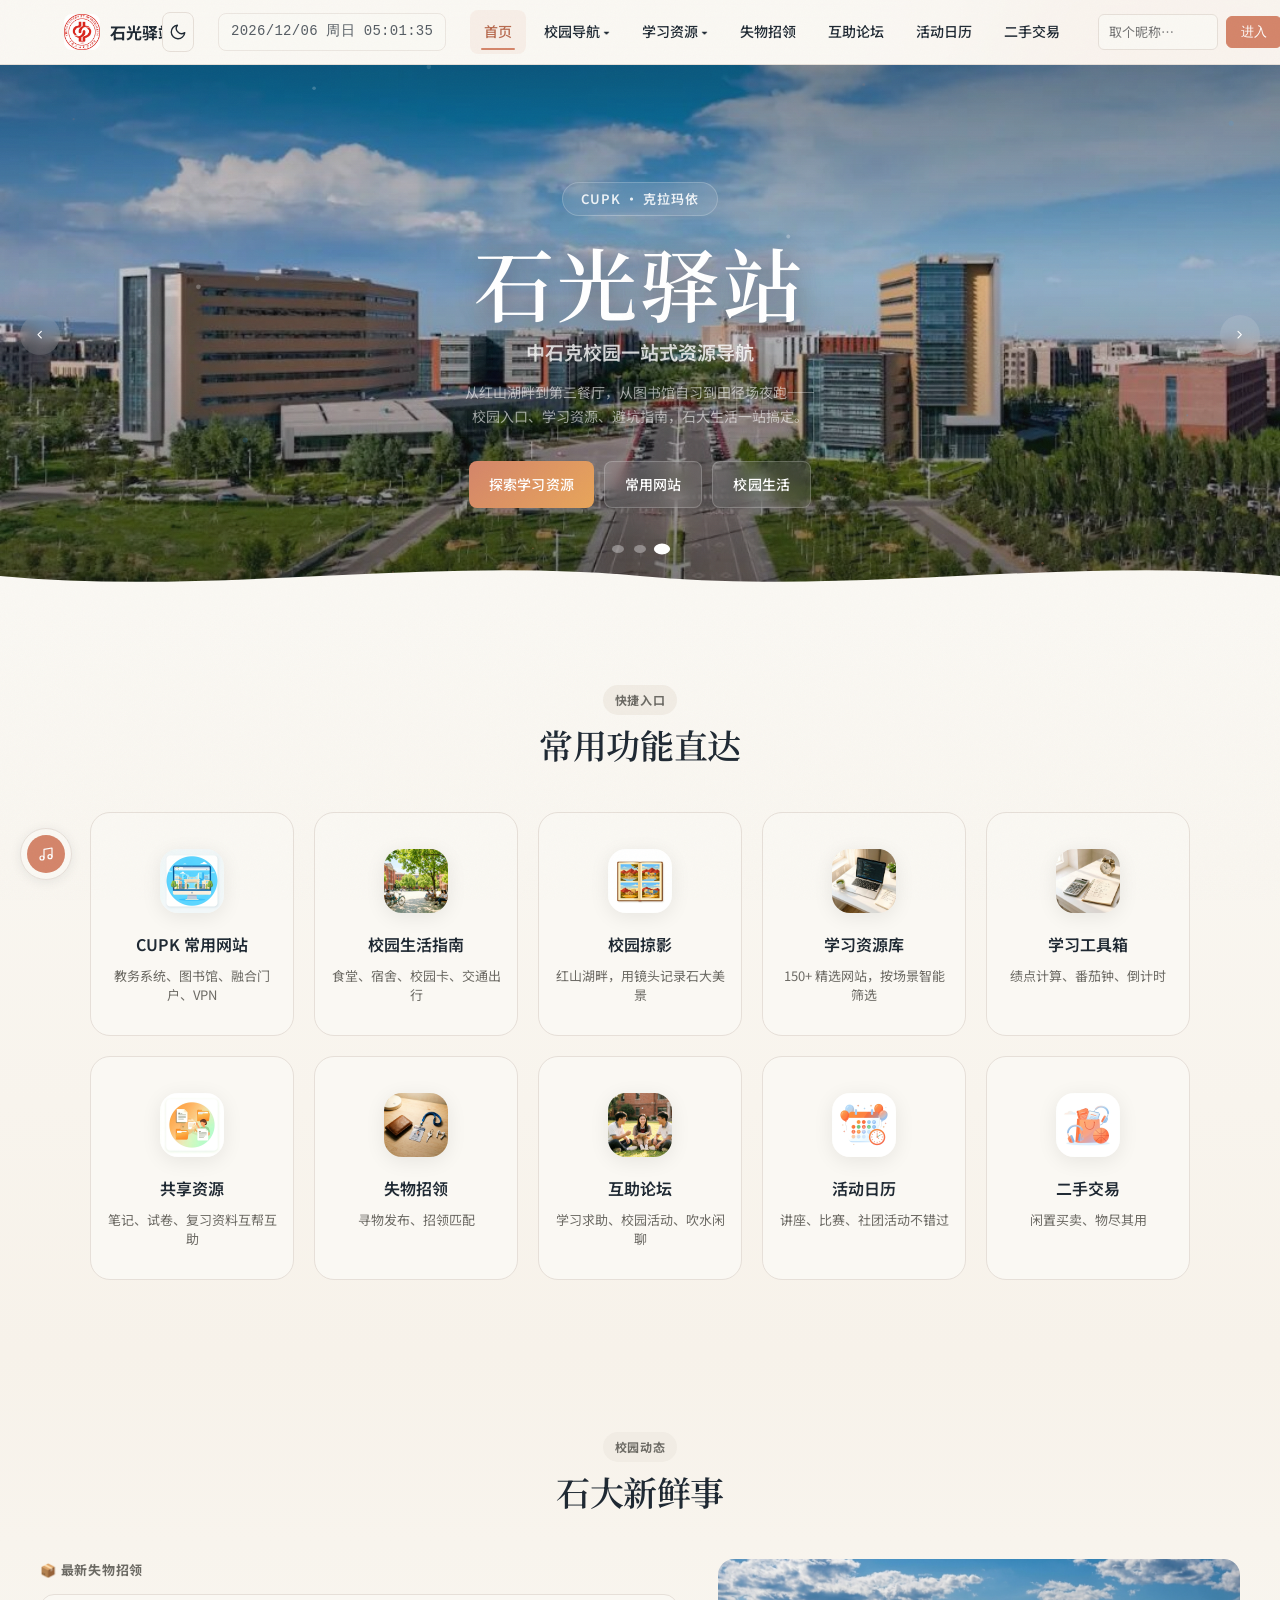
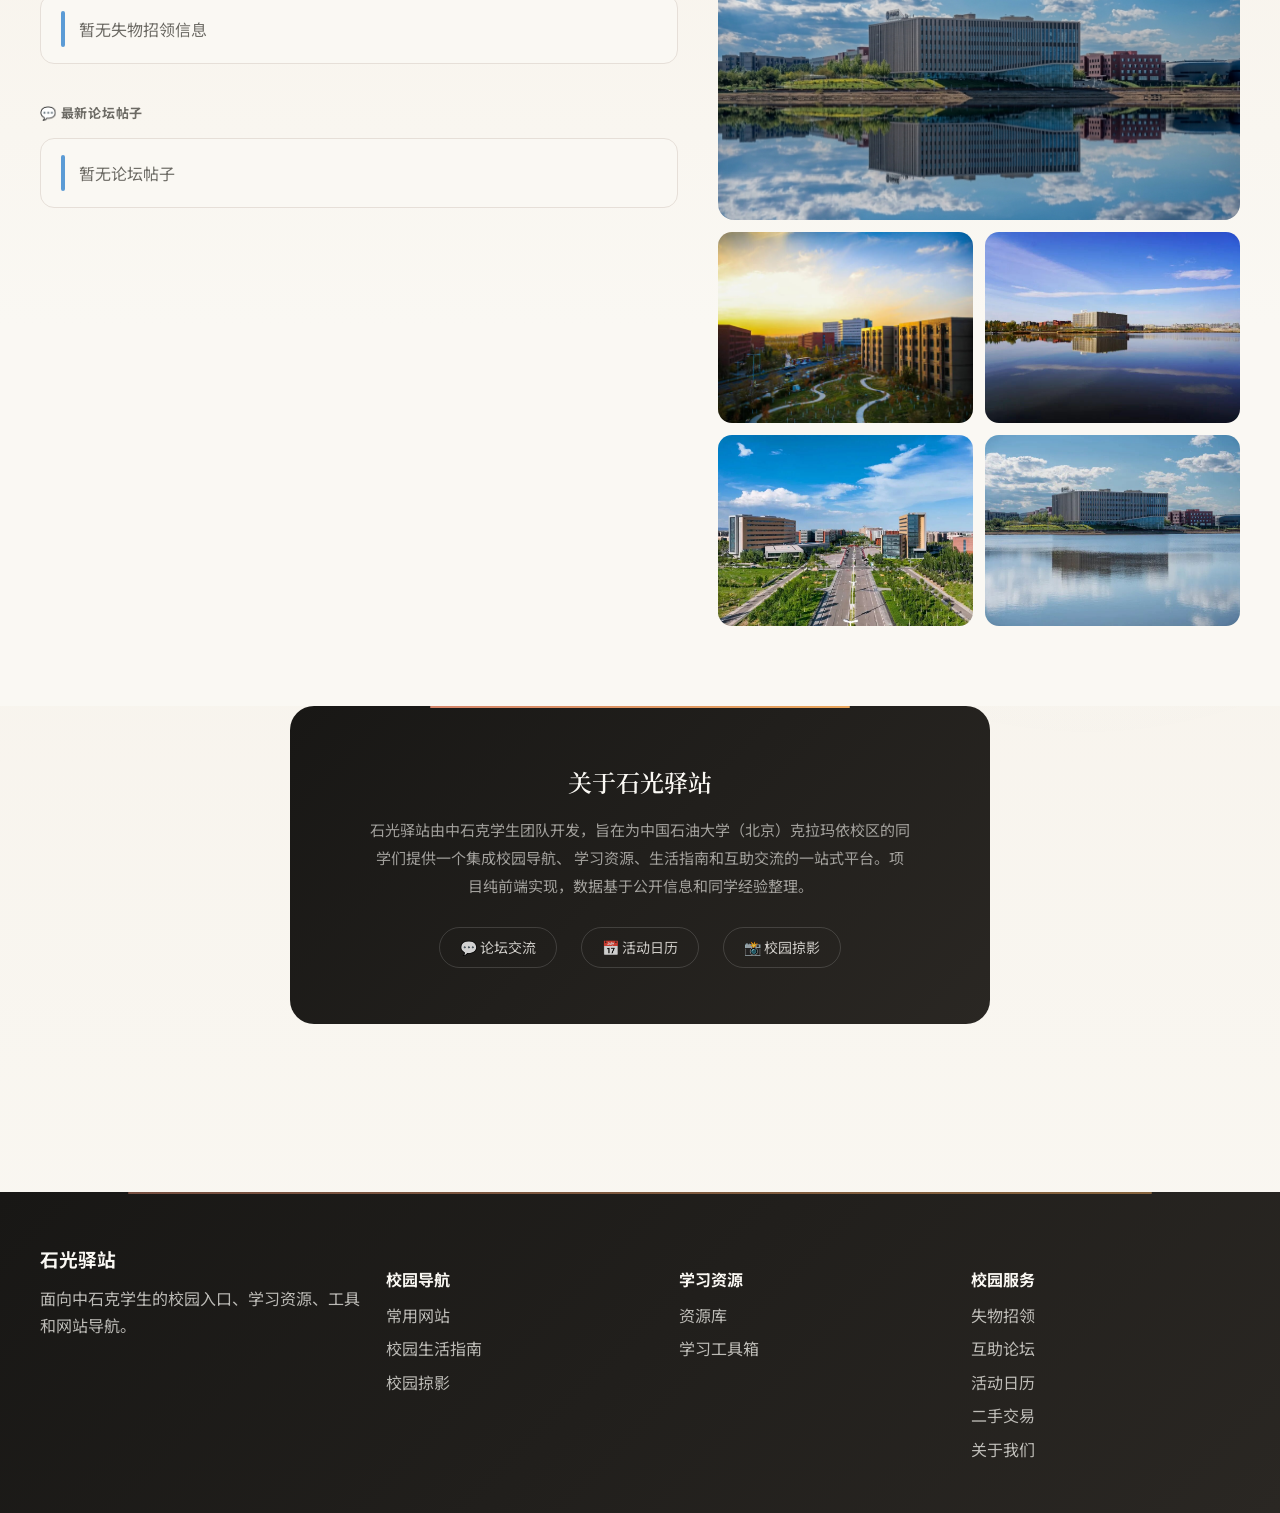
==== commit 86a7f9b9: "perf: inline the SVG sprite and optimize page asset loading Browsers block the external icons.svg un" ====
--- a/index.html
+++ b/index.html
@@ -1,4 +1,4 @@
-<!doctype html>
+﻿<!doctype html>
 <html lang="zh-CN">
   <head>
     <!-- 页面元信息：字符编码、视口设置 -->
@@ -27,10 +27,15 @@
     />
     <!-- 页面标题与图标 -->
     <title>石光驿站 - 中石克校园一站式资源导航</title>
-    <link rel="icon" type="image/jpeg" href="images/中国石油大学矢量标.jpg" />
+    <link rel="icon" type="image/png" sizes="32x32" href="images/favicon-32.png" /><link rel="icon" type="image/png" sizes="64x64" href="images/favicon-64.png" />
     <!-- 全局样式表 + 首页专用样式 -->
     <link rel="stylesheet" href="css/common.css" />
+    <link rel="preload" as="image" href="images/cupk1.png" />
     <link rel="stylesheet" href="css/index.css" />
+    <!-- 预获取常用子页面，加快导航切换速度 -->
+    <link rel="prefetch" href="cupk.html" />
+    <link rel="prefetch" href="campus.html" />
+    <link rel="prefetch" href="websites.html" />
   </head>
   <body>
     <!-- ===== 动态导航栏（由 common.js 生成） ===== -->
@@ -75,7 +80,7 @@
           aria-label="上一张"
         >
           <svg class="svg-icon" width="18" height="18" aria-hidden="true">
-            <use href="images/icons.svg#icon-chevron-left" />
+            <use href="#icon-chevron-left" />
           </svg>
         </button>
         <button
@@ -84,7 +89,7 @@
           aria-label="下一张"
         >
           <svg class="svg-icon" width="18" height="18" aria-hidden="true">
-            <use href="images/icons.svg#icon-chevron-right" />
+            <use href="#icon-chevron-right" />
           </svg>
         </button>
         <!-- 轮播底部圆点指示器（JS 动态生成） -->
@@ -206,17 +211,17 @@
 
     <!-- ===== JavaScript 按依赖顺序加载 ===== -->
     <!-- data.js：提供 StudyResources 数据源 -->
-    <script src="javascript/data.js"></script>
+    <script src="javascript/data.js" defer></script>
     <!-- storage.js：localStorage 封装，提供收藏 / 最近访问 API -->
-    <script src="javascript/storage.js"></script>
+    <script src="javascript/storage.js" defer></script>
     <!-- common.js：导航栏、页脚、主题切换、用户系统、全局工具 -->
-    <script src="javascript/common.js"></script>
+    <script src="javascript/common.js" defer></script>
     <!-- index.js：首页专属逻辑（轮播、搜索、面板渲染、动态加载） -->
-    <script src="javascript/index.js"></script>
+    <script src="javascript/index.js" defer></script>
     <!-- effects.js：滚动入场动画等视觉效果 -->
-    <script src="javascript/effects.js"></script>
+    <script src="javascript/effects.js" defer></script>
     <!-- player.js：跨页面音乐播放器，基于 localStorage 持久化 -->
-    <script src="javascript/player.js"></script>
+    <script src="javascript/player.js" defer></script>
   </body>
   <!-- /body -->
 </html>
--- a/css/common.css
+++ b/css/common.css
@@ -1804,11 +1804,12 @@
     animation: blobFloat1 18s ease-in-out infinite;
 }
 .blob-2 {
-    width: 350px;
-    height: 350px;
+    width: 280px;
+    height: 280px;
     background: var(--blue);
-    bottom: -80px;
-    left: -80px;
+    bottom: -120px;
+    left: -120px;
+    opacity: 0.18;
     animation: blobFloat2 22s ease-in-out infinite;
 }
 @keyframes blobFloat1 {
--- a/css/index.css
+++ b/css/index.css
@@ -151,7 +151,7 @@
   border-color: rgba(255,255,255,0.4);
 }
 
-/* ---- 底部波浪 SVG 分割线 ---- */
+/* ---- 底部波浪 SVG 分割线（pointer-events: none 防止遮挡轮播圆点点击） ---- */
 .hero-wave {
   position: absolute;
   bottom: -1px;
@@ -159,6 +159,7 @@
   right: 0;
   z-index: 3;
   line-height: 0;
+  pointer-events: none;
 }
 .hero-wave svg { width: 100%; height: 60px; display: block; }
 
